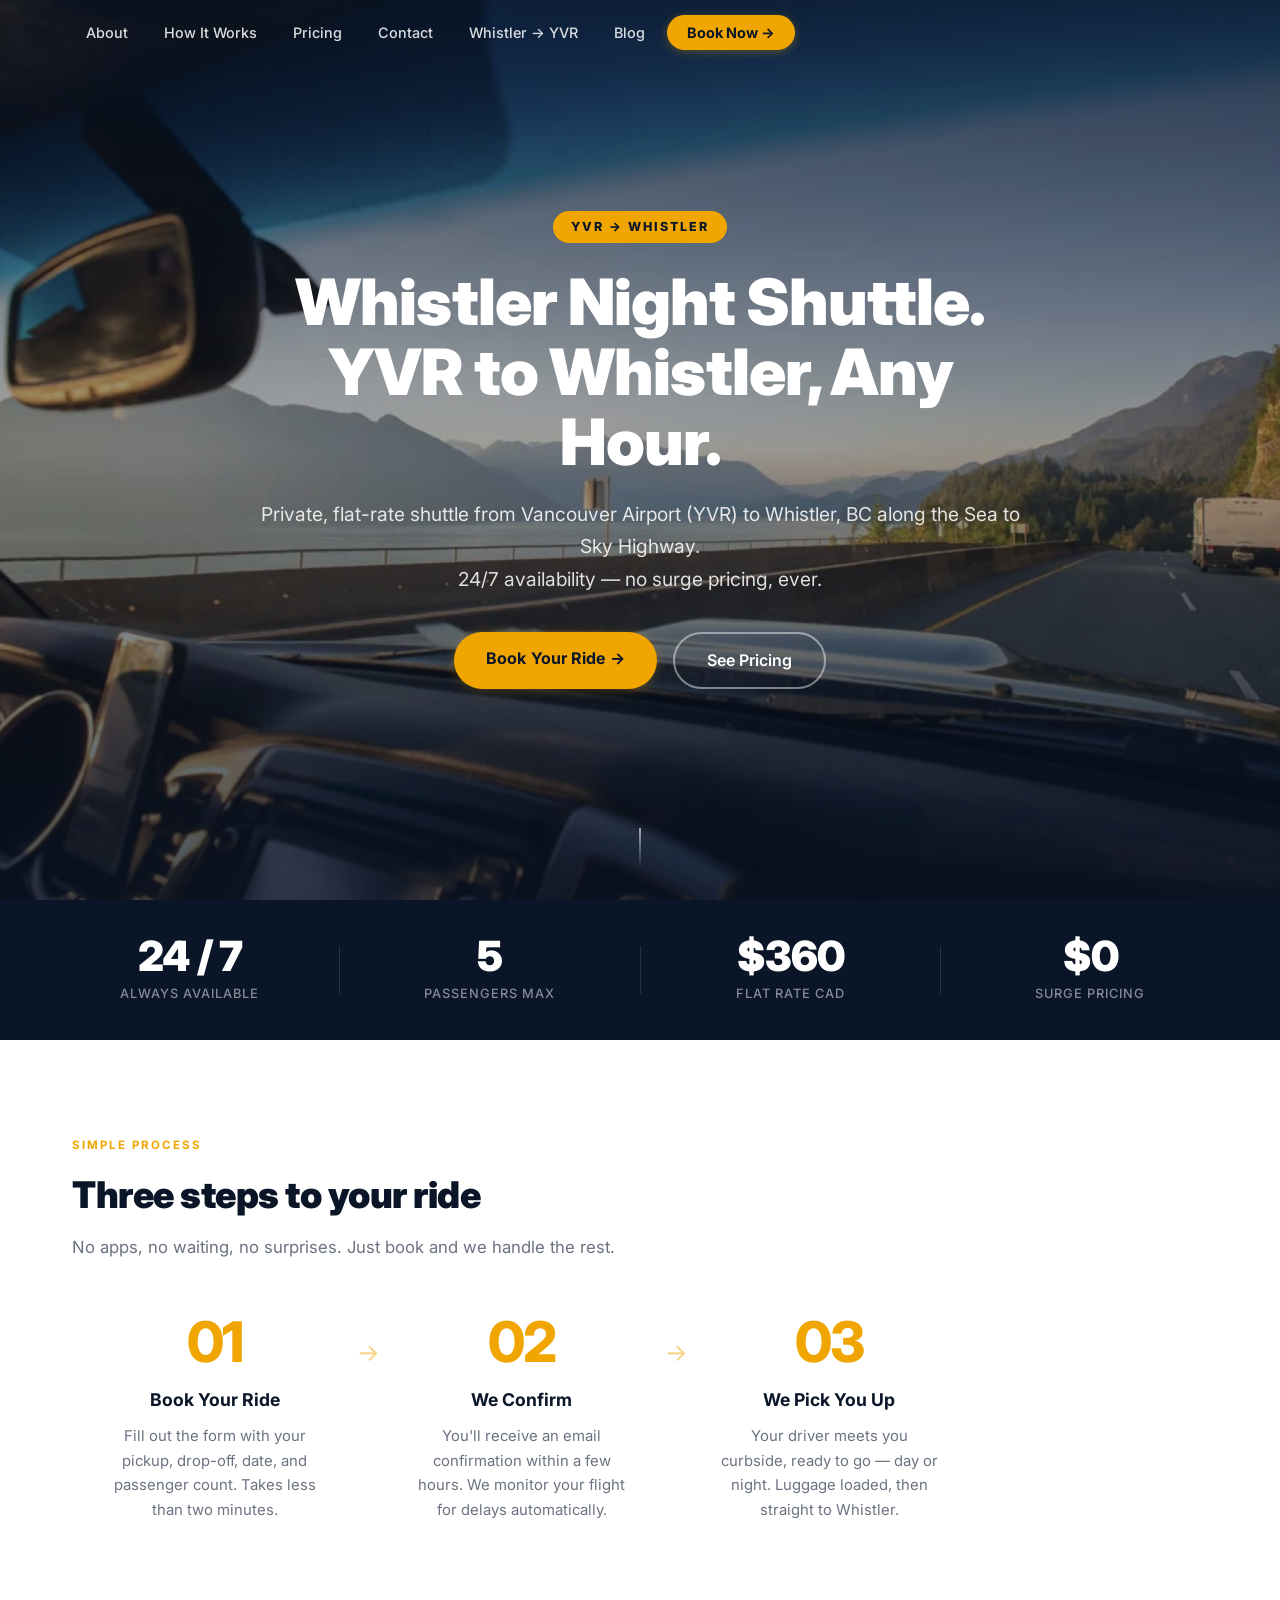
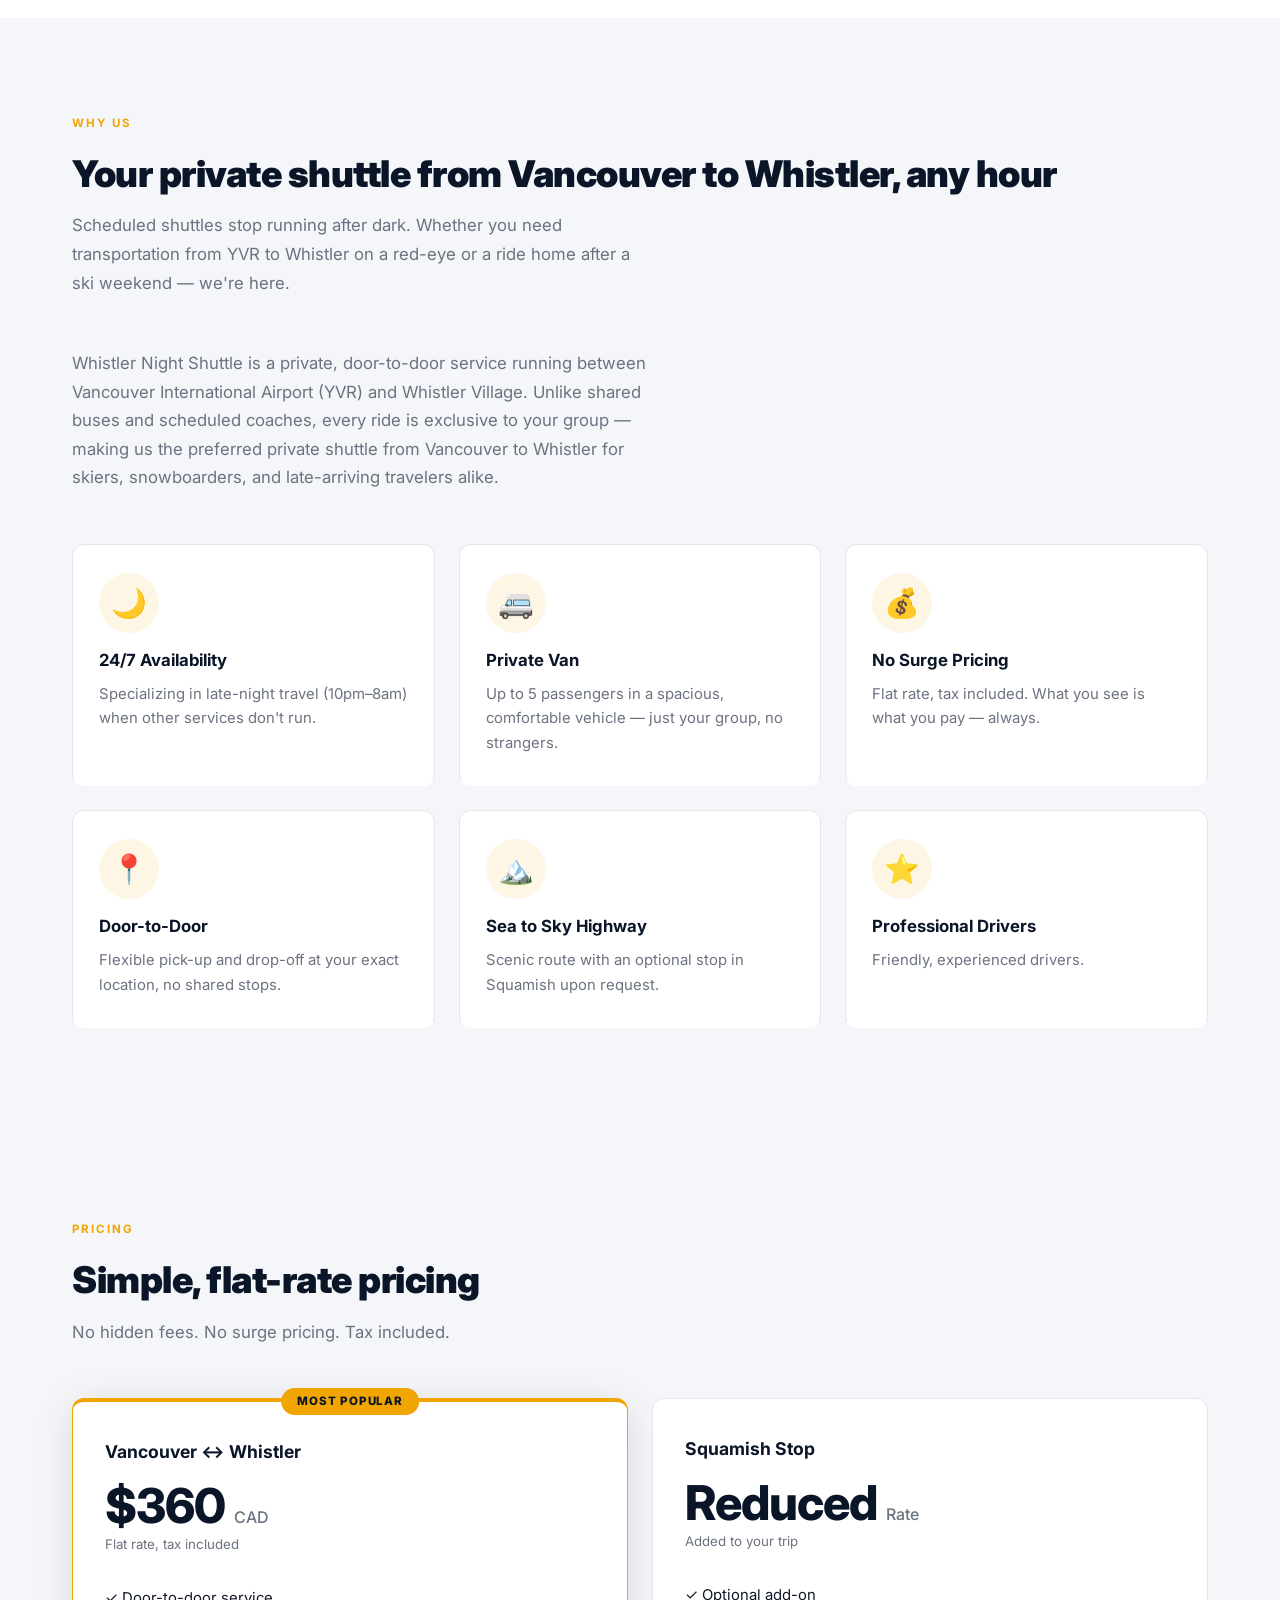
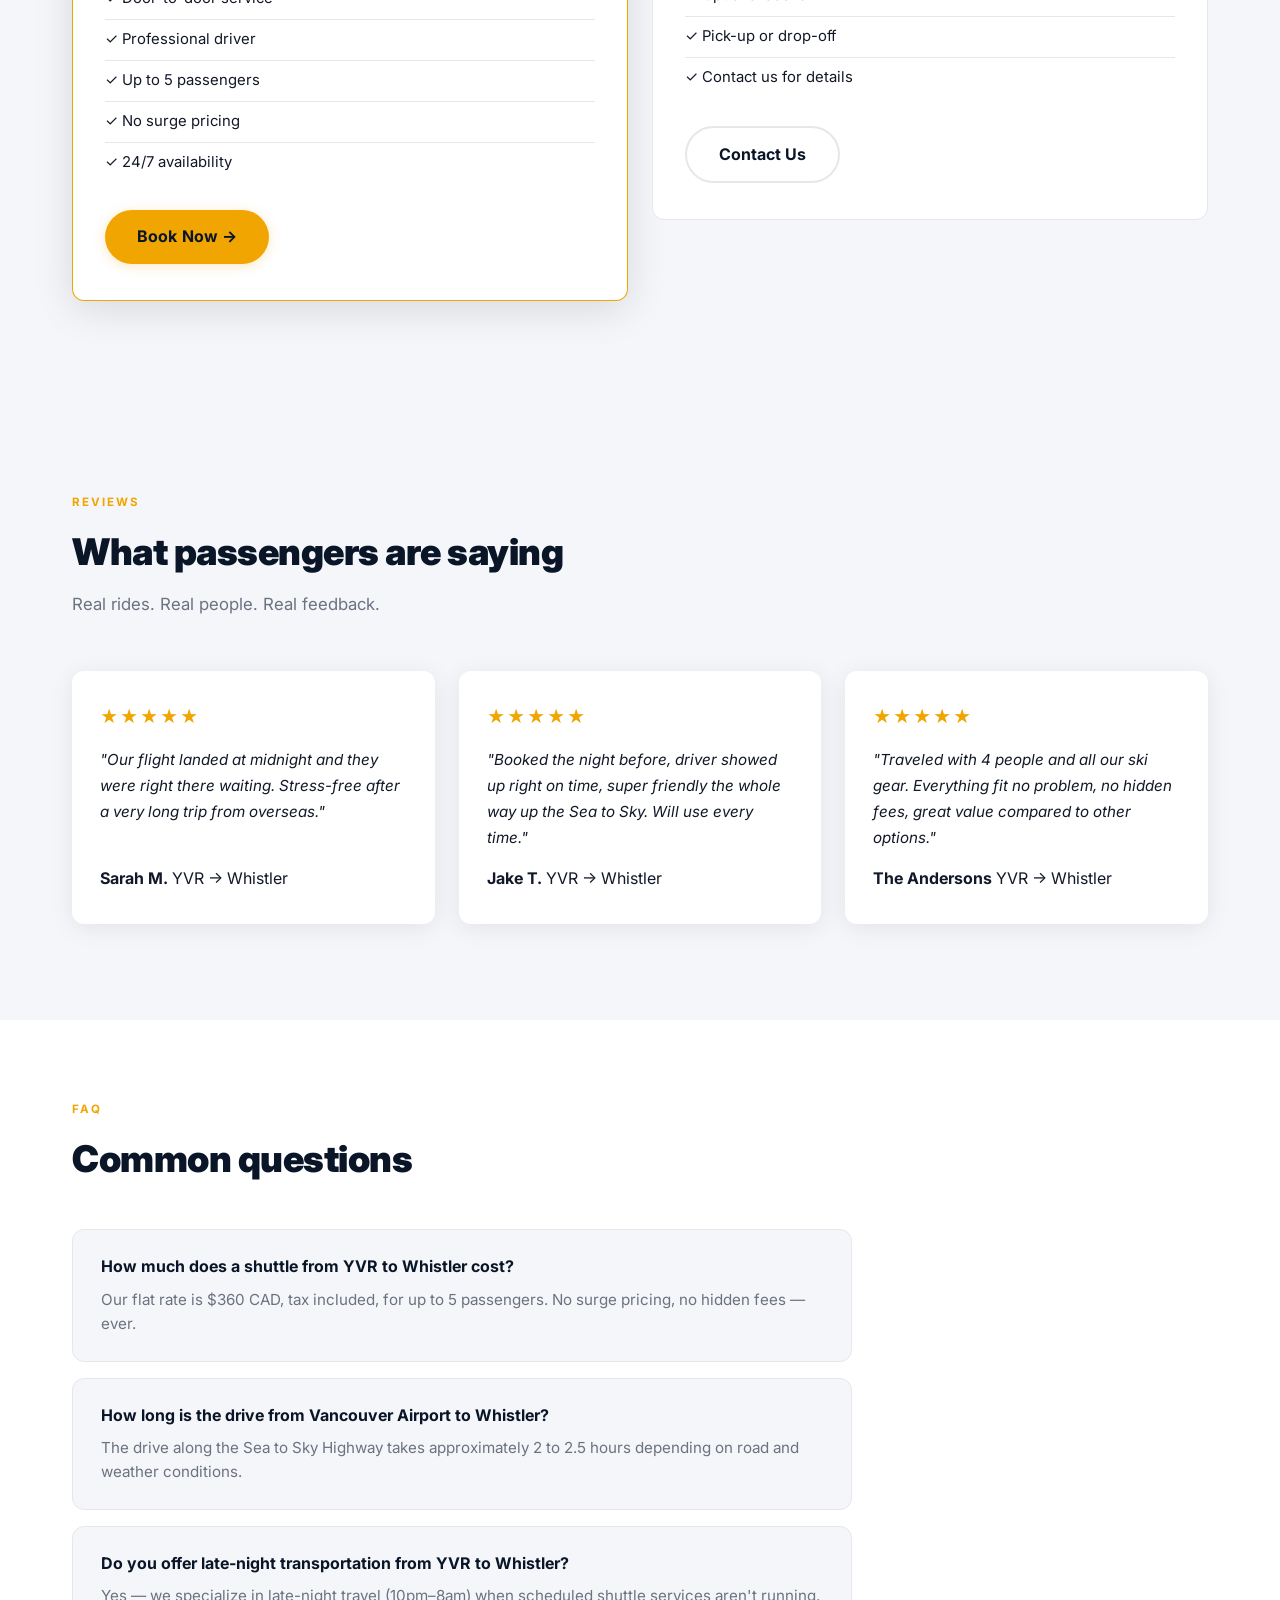
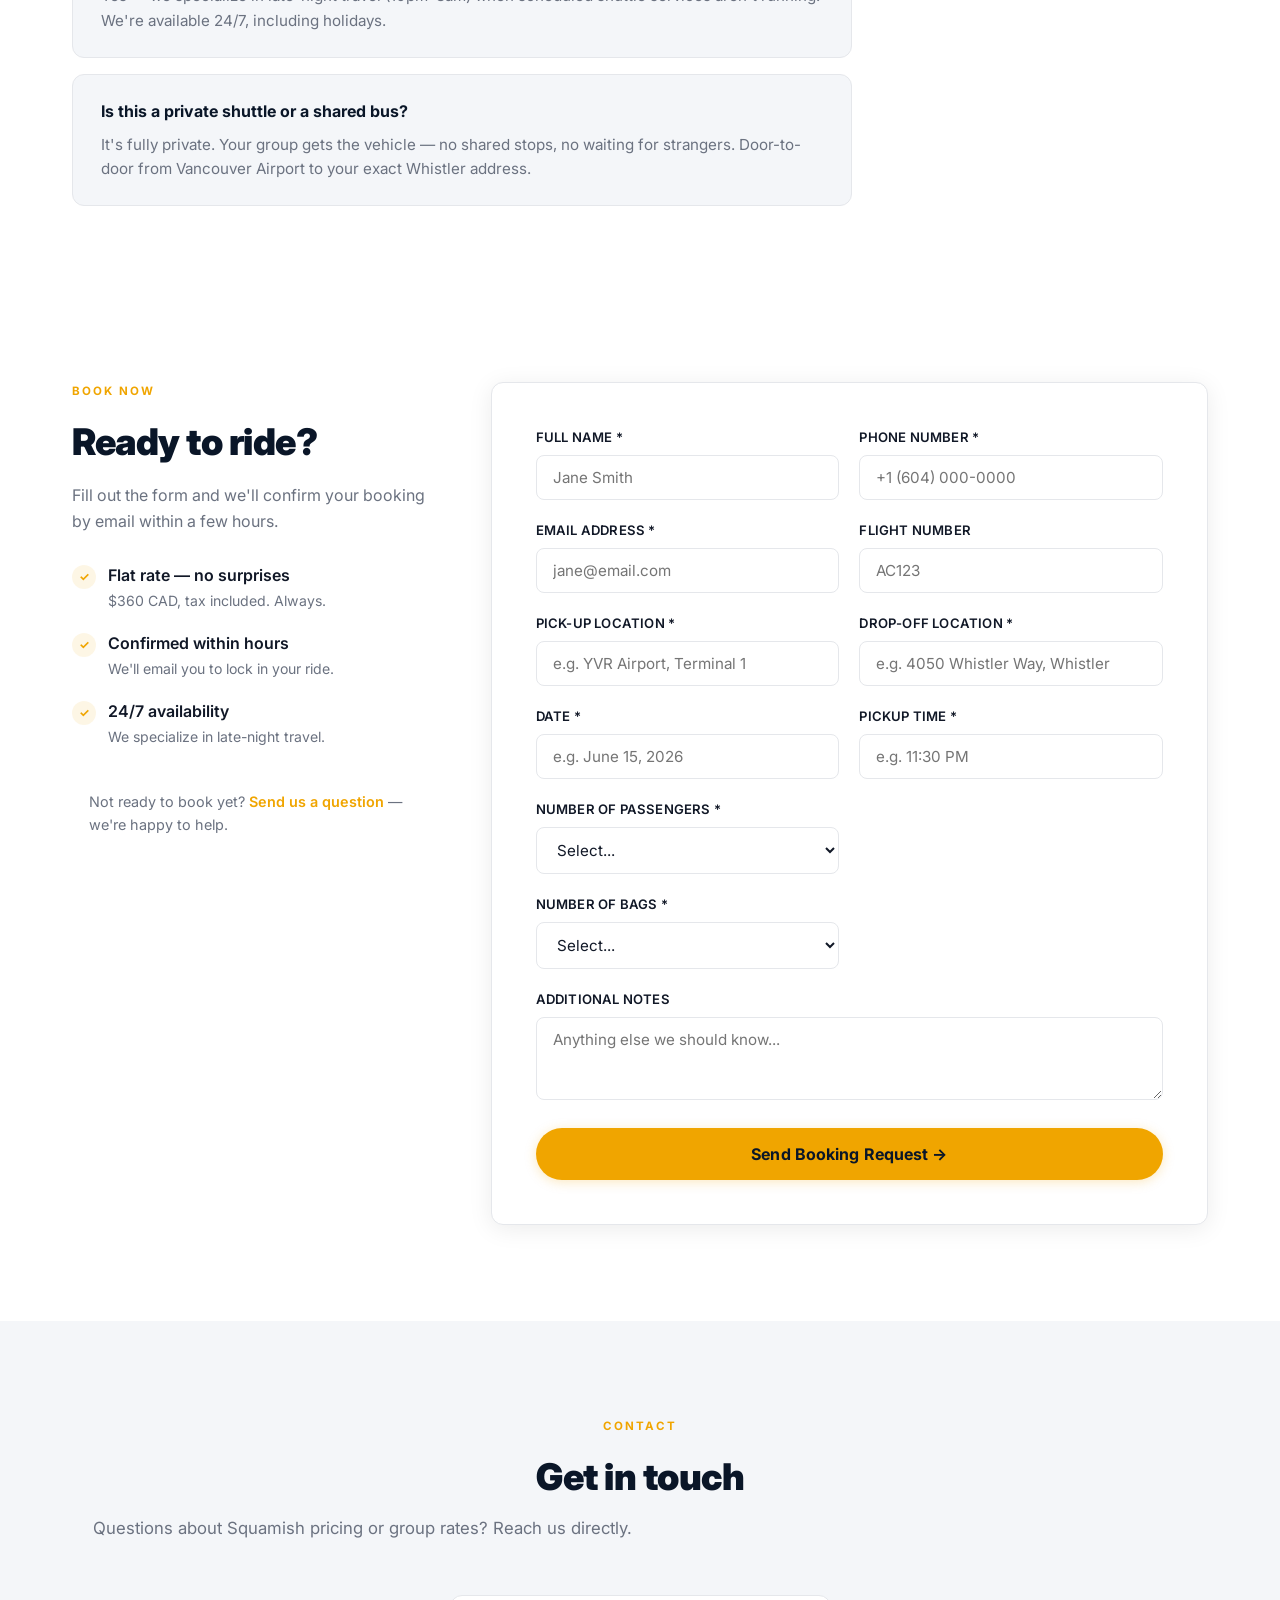
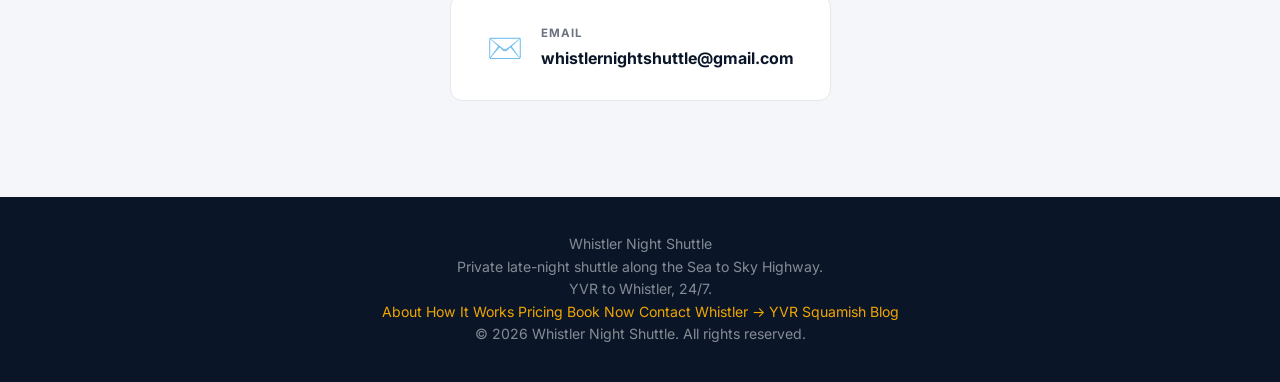
==== index.html @ 3e5be150 "Add Google Ads conversion tracking tag to all pages" ====
<!DOCTYPE html>
<html lang="en">
<head>
  <!-- Google tag (gtag.js) -->
  <script async src="https://www.googletagmanager.com/gtag/js?id=AW-16871618053"></script>
  <script>
    window.dataLayer = window.dataLayer || [];
    function gtag(){dataLayer.push(arguments);}
    gtag('js', new Date());

    gtag('config', 'AW-16871618053');
  </script>
  <meta charset="UTF-8" />
  <meta name="viewport" content="width=device-width, initial-scale=1.0" />
  <title>Whistler Night Shuttle — Private YVR to Whistler Shuttle, 24/7</title>
  <meta name="description" content="Whistler Night Shuttle — private, flat-rate transportation from Vancouver Airport (YVR) to Whistler, BC. Available 24/7, specializing in late-night travel. Up to 5 passengers, $360 CAD flat rate, no surge pricing." />
  <meta name="keywords" content="whistler night shuttle, YVR to Whistler shuttle, late night shuttle Whistler, Vancouver airport Whistler transfer, private shuttle Vancouver to Whistler, Whistler airport shuttle, Sea to Sky shuttle, YVR Whistler transportation" />

  <!-- Open Graph -->
  <meta property="og:title" content="Whistler Night Shuttle — Private YVR to Whistler Shuttle, 24/7" />
  <meta property="og:description" content="Private flat-rate shuttle from Vancouver Airport (YVR) to Whistler, BC. 24/7 availability, up to 5 passengers, $360 CAD flat rate, no surge pricing." />
  <meta property="og:image" content="https://whistlernightshuttle.com/Whistler.png" />
  <meta property="og:url" content="https://whistlernightshuttle.com" />
  <meta property="og:type" content="website" />
  <meta property="og:locale" content="en_CA" />

  <!-- Twitter Card -->
  <meta name="twitter:card" content="summary_large_image" />
  <meta name="twitter:title" content="Whistler Night Shuttle — Private YVR to Whistler Shuttle, 24/7" />
  <meta name="twitter:description" content="Private, flat-rate shuttle from Vancouver Airport (YVR) to Whistler, BC. 24/7 availability. $360 CAD flat rate, no surge pricing." />
  <meta name="twitter:image" content="https://whistlernightshuttle.com/Whistler.png" />

  <!-- Canonical -->
  <link rel="canonical" href="https://whistlernightshuttle.com" />

  <!-- Favicon -->
  <link rel="icon" href="data:image/svg+xml,<svg xmlns='http://www.w3.org/2000/svg' viewBox='0 0 100 100'><text y='.9em' font-size='90'>🌙</text></svg>" />

  <!-- Hero image preload -->
  <link rel="preload" href="hero.webp" as="image" type="image/webp" />
  <link rel="preload" href="hero.jpg" as="image" />

  <!-- Google Fonts (non-blocking) -->
  <link rel="preconnect" href="https://fonts.googleapis.com" />
  <link rel="preconnect" href="https://fonts.gstatic.com" crossorigin />
  <link rel="preload" href="https://fonts.googleapis.com/css2?family=Inter:wght@400;500;600;700;800;900&display=swap" as="style" onload="this.onload=null;this.rel='stylesheet'" />
  <noscript><link rel="stylesheet" href="https://fonts.googleapis.com/css2?family=Inter:wght@400;500;600;700;800;900&display=swap" /></noscript>

  <link rel="stylesheet" href="css/style.css" />

  <!-- Google Analytics -->
  <script async src="https://www.googletagmanager.com/gtag/js?id=G-0LNHW1JGKN"></script>
  <script>
    window.dataLayer = window.dataLayer || [];
    function gtag(){dataLayer.push(arguments);}
    gtag('js', new Date());
    gtag('config', 'G-0LNHW1JGKN');
  </script>

  <!-- Schema -->
  <script type="application/ld+json">
  {
    "@context": "https://schema.org",
    "@type": "TaxiService",
    "name": "Whistler Night Shuttle",
    "description": "Private, flat-rate shuttle service between Vancouver Airport (YVR) and Whistler, BC. Door-to-door transportation along the Sea to Sky Highway, available 24/7.",
    "url": "https://whistlernightshuttle.com",
    "email": "whistlernightshuttle@gmail.com",
    "image": "https://whistlernightshuttle.com/Whistler.png",
    "priceRange": "$$",
    "areaServed": ["Vancouver", "Squamish", "Whistler"],
    "openingHours": "Mo-Su 00:00-23:59",
    "aggregateRating": {
      "@type": "AggregateRating",
      "ratingValue": "5",
      "reviewCount": "3"
    },
    "sameAs": []
  }
  </script>
  <script type="application/ld+json">
  {
    "@context": "https://schema.org",
    "@type": "FAQPage",
    "mainEntity": [
      {
        "@type": "Question",
        "name": "How much does a shuttle from YVR to Whistler cost?",
        "acceptedAnswer": {
          "@type": "Answer",
          "text": "Our flat rate is $360 CAD, tax included, for up to 5 passengers. No surge pricing, no hidden fees."
        }
      },
      {
        "@type": "Question",
        "name": "How long is the drive from Vancouver Airport to Whistler?",
        "acceptedAnswer": {
          "@type": "Answer",
          "text": "The drive along the Sea to Sky Highway takes approximately 2 to 2.5 hours depending on road and weather conditions."
        }
      },
      {
        "@type": "Question",
        "name": "Do you offer late-night transportation from YVR to Whistler?",
        "acceptedAnswer": {
          "@type": "Answer",
          "text": "Yes — we specialize in late-night travel (10pm–8am) when scheduled shuttle services aren't running. We're available 24/7."
        }
      },
      {
        "@type": "Question",
        "name": "Is this a private shuttle or a shared bus?",
        "acceptedAnswer": {
          "@type": "Answer",
          "text": "It's fully private. Your group gets the vehicle — no shared stops, no waiting for strangers. Door-to-door from Vancouver Airport to your exact Whistler address."
        }
      }
    ]
  }
  </script>
</head>
<body>

  <!-- NAV -->
  <header id="site-header">
    <nav class="nav">
<button class="nav-toggle" aria-label="Toggle menu">&#9776;</button>
      <ul class="nav-links">
        <li><a href="#about">About</a></li>
        <li><a href="#how-it-works">How It Works</a></li>
        <li><a href="#pricing">Pricing</a></li>
        <li><a href="#contact">Contact</a></li>
        <li><a href="whistler-to-yvr.html">Whistler &rarr; YVR</a></li>
        <li><a href="blog/">Blog</a></li>
        <li><a href="#book" class="nav-cta">Book Now &rarr;</a></li>
      </ul>
    </nav>
  </header>

  <main>

    <!-- HERO -->
    <section class="hero" id="home">
      <div class="hero-overlay"></div>
      <div class="hero-content">
        <div class="hero-badge">YVR &rarr; WHISTLER</div>
        <h1>Whistler Night Shuttle.<br>YVR to Whistler, Any Hour.</h1>
        <p>Private, flat-rate shuttle from Vancouver Airport (YVR) to Whistler, BC along the Sea to Sky Highway.<br>24/7 availability — no surge pricing, ever.</p>
        <div class="hero-actions">
          <a href="#book" class="btn-primary">Book Your Ride &rarr;</a>
          <a href="#pricing" class="btn-ghost">See Pricing</a>
        </div>
      </div>
      <div class="hero-scroll-hint"><span></span></div>
    </section>

    <!-- CREDENTIAL BAR -->
    <div class="credential-bar">
      <div class="credential-bar-inner">
        <div class="credential-stat">
          <strong>24 / 7</strong>
          <span>Always Available</span>
        </div>
        <div class="credential-divider"></div>
        <div class="credential-stat">
          <strong>5</strong>
          <span>Passengers Max</span>
        </div>
        <div class="credential-divider"></div>
        <div class="credential-stat">
          <strong>$360</strong>
          <span>Flat Rate CAD</span>
        </div>
        <div class="credential-divider"></div>
        <div class="credential-stat">
          <strong>$0</strong>
          <span>Surge Pricing</span>
        </div>
      </div>
    </div>

    <!-- HOW IT WORKS -->
    <section class="how-it-works" id="how-it-works">
      <div class="container">
        <div class="section-label">Simple Process</div>
        <h2>Three steps to your ride</h2>
        <p class="section-sub">No apps, no waiting, no surprises. Just book and we handle the rest.</p>
        <div class="steps-grid">
          <div class="step">
            <div class="step-number">01</div>
            <h3>Book Your Ride</h3>
            <p>Fill out the form with your pickup, drop-off, date, and passenger count. Takes less than two minutes.</p>
          </div>
          <div class="step-arrow">&#8594;</div>
          <div class="step">
            <div class="step-number">02</div>
            <h3>We Confirm</h3>
            <p>You'll receive an email confirmation within a few hours. We monitor your flight for delays automatically.</p>
          </div>
          <div class="step-arrow">&#8594;</div>
          <div class="step">
            <div class="step-number">03</div>
            <h3>We Pick You Up</h3>
            <p>Your driver meets you curbside, ready to go — day or night. Luggage loaded, then straight to Whistler.</p>
          </div>
        </div>
      </div>
    </section>

    <!-- WHY US -->
    <section class="about" id="about">
      <div class="container">
        <div class="section-label">Why Us</div>
        <h2>Your private shuttle from Vancouver to Whistler, any hour</h2>
        <p class="section-sub">Scheduled shuttles stop running after dark. Whether you need transportation from YVR to Whistler on a red-eye or a ride home after a ski weekend — we're here.</p>
        <p class="section-sub" style="margin-top:12px;">Whistler Night Shuttle is a private, door-to-door service running between Vancouver International Airport (YVR) and Whistler Village. Unlike shared buses and scheduled coaches, every ride is exclusive to your group — making us the preferred private shuttle from Vancouver to Whistler for skiers, snowboarders, and late-arriving travelers alike.</p>
        <div class="features-grid">
          <div class="feature">
            <div class="feature-icon">🌙</div>
            <h3>24/7 Availability</h3>
            <p>Specializing in late-night travel (10pm–8am) when other services don't run.</p>
          </div>
          <div class="feature">
            <div class="feature-icon">🚐</div>
            <h3>Private Van</h3>
            <p>Up to 5 passengers in a spacious, comfortable vehicle — just your group, no strangers.</p>
          </div>
          <div class="feature">
            <div class="feature-icon">💰</div>
            <h3>No Surge Pricing</h3>
            <p>Flat rate, tax included. What you see is what you pay — always.</p>
          </div>
          <div class="feature">
            <div class="feature-icon">📍</div>
            <h3>Door-to-Door</h3>
            <p>Flexible pick-up and drop-off at your exact location, no shared stops.</p>
          </div>
          <div class="feature">
            <div class="feature-icon">🏔️</div>
            <h3>Sea to Sky Highway</h3>
            <p>Scenic route with an optional stop in Squamish upon request.</p>
          </div>
          <div class="feature">
            <div class="feature-icon">⭐</div>
            <h3>Professional Drivers</h3>
            <p>Friendly, experienced drivers.</p>
          </div>
        </div>
      </div>
    </section>

    <!-- PRICING -->
    <section class="pricing" id="pricing">
      <div class="container">
        <div class="section-label">Pricing</div>
        <h2>Simple, flat-rate pricing</h2>
        <p class="section-sub">No hidden fees. No surge pricing. Tax included.</p>
        <div class="pricing-cards">
          <div class="pricing-card featured">
            <div class="pricing-badge">Most Popular</div>
            <h3>Vancouver ↔ Whistler</h3>
            <div class="price">$360 <span>CAD</span></div>
            <p class="price-note">Flat rate, tax included</p>
            <ul class="pricing-features">
              <li>✓ Door-to-door service</li>
              <li>✓ Professional driver</li>
              <li>✓ Up to 5 passengers</li>
              <li>✓ No surge pricing</li>
              <li>✓ 24/7 availability</li>
            </ul>
            <a href="#book" class="btn-primary">Book Now &rarr;</a>
          </div>
          <div class="pricing-card">
            <h3>Squamish Stop</h3>
            <div class="price">Reduced <span>Rate</span></div>
            <p class="price-note">Added to your trip</p>
            <ul class="pricing-features">
              <li>✓ Optional add-on</li>
              <li>✓ Pick-up or drop-off</li>
              <li>✓ Contact us for details</li>
            </ul>
            <a href="#contact" class="btn-secondary">Contact Us</a>
          </div>
        </div>
      </div>
    </section>

    <!-- REVIEWS -->
    <section class="reviews" id="reviews">
      <div class="container">
        <div class="section-label">Reviews</div>
        <h2>What passengers are saying</h2>
        <p class="section-sub">Real rides. Real people. Real feedback.</p>
        <div class="reviews-grid">
          <div class="review-card">
            <div class="review-stars">★★★★★</div>
            <p class="review-text">"Our flight landed at midnight and they were right there waiting. Stress-free after a very long trip from overseas."</p>
            <div class="review-meta">
              <strong>Sarah M.</strong>
              <span>YVR → Whistler</span>
            </div>
          </div>
          <div class="review-card">
            <div class="review-stars">★★★★★</div>
            <p class="review-text">"Booked the night before, driver showed up right on time, super friendly the whole way up the Sea to Sky. Will use every time."</p>
            <div class="review-meta">
              <strong>Jake T.</strong>
              <span>YVR → Whistler</span>
            </div>
          </div>
          <div class="review-card">
            <div class="review-stars">★★★★★</div>
            <p class="review-text">"Traveled with 4 people and all our ski gear. Everything fit no problem, no hidden fees, great value compared to other options."</p>
            <div class="review-meta">
              <strong>The Andersons</strong>
              <span>YVR → Whistler</span>
            </div>
          </div>
        </div>
      </div>
    </section>

    <!-- FAQ -->
    <section class="faq" id="faq">
      <div class="container">
        <div class="section-label">FAQ</div>
        <h2>Common questions</h2>
        <div class="faq-list">
          <div class="faq-item">
            <h3>How much does a shuttle from YVR to Whistler cost?</h3>
            <p>Our flat rate is $360 CAD, tax included, for up to 5 passengers. No surge pricing, no hidden fees — ever.</p>
          </div>
          <div class="faq-item">
            <h3>How long is the drive from Vancouver Airport to Whistler?</h3>
            <p>The drive along the Sea to Sky Highway takes approximately 2 to 2.5 hours depending on road and weather conditions.</p>
          </div>
          <div class="faq-item">
            <h3>Do you offer late-night transportation from YVR to Whistler?</h3>
            <p>Yes — we specialize in late-night travel (10pm–8am) when scheduled shuttle services aren't running. We're available 24/7, including holidays.</p>
          </div>
          <div class="faq-item">
            <h3>Is this a private shuttle or a shared bus?</h3>
            <p>It's fully private. Your group gets the vehicle — no shared stops, no waiting for strangers. Door-to-door from Vancouver Airport to your exact Whistler address.</p>
          </div>
        </div>
      </div>
    </section>

    <!-- BOOKING FORM -->
    <section class="booking" id="book">
      <div class="container">
        <div class="booking-layout">

          <div class="booking-info">
            <div class="section-label light">Book Now</div>
            <h2>Ready to ride?</h2>
            <p>Fill out the form and we'll confirm your booking by email within a few hours.</p>
            <ul class="booking-trust">
              <li>
                <span class="trust-icon">✓</span>
                <div>
                  <strong>Flat rate — no surprises</strong>
                  <p>$360 CAD, tax included. Always.</p>
                </div>
              </li>
              <li>
                <span class="trust-icon">✓</span>
                <div>
                  <strong>Confirmed within hours</strong>
                  <p>We'll email you to lock in your ride.</p>
                </div>
              </li>
              <li>
                <span class="trust-icon">✓</span>
                <div>
                  <strong>24/7 availability</strong>
                  <p>We specialize in late-night travel.</p>
                </div>
              </li>
            </ul>
            <div class="booking-contact-hint">
              Not ready to book yet? <a href="mailto:whistlernightshuttle@gmail.com">Send us a question</a> — we're happy to help.
            </div>
          </div>

          <div class="booking-form-wrap">
            <form id="booking-form" action="https://api.web3forms.com/submit" method="POST" class="booking-form">
              <input type="hidden" name="access_key" value="9b3df00c-7586-467f-86d6-fc8bad46192a" />
              <input type="hidden" name="subject" value="New Shuttle Booking Request — Whistler Night Shuttle" />
              <input type="hidden" name="redirect" value="https://whistlernightshuttle.com?booked=true" />

              <div class="form-row">
                <div class="form-group">
                  <label for="name">Full Name *</label>
                  <input type="text" id="name" name="name" required placeholder="Jane Smith" />
                </div>
                <div class="form-group">
                  <label for="phone">Phone Number *</label>
                  <input type="tel" id="phone" name="phone" required placeholder="+1 (604) 000-0000" />
                </div>
              </div>

              <div class="form-row">
                <div class="form-group">
                  <label for="email">Email Address *</label>
                  <input type="email" id="email" name="email" required placeholder="jane@email.com" />
                </div>
                <div class="form-group">
                  <label for="flight">Flight Number</label>
                  <input type="text" id="flight" name="flight_number" placeholder="AC123" />
                </div>
              </div>

              <div class="form-row">
                <div class="form-group">
                  <label for="pickup">Pick-Up Location *</label>
                  <input type="text" id="pickup" name="pickup_location" required placeholder="e.g. YVR Airport, Terminal 1" />
                </div>
                <div class="form-group">
                  <label for="dropoff">Drop-Off Location *</label>
                  <input type="text" id="dropoff" name="dropoff_location" required placeholder="e.g. 4050 Whistler Way, Whistler" />
                </div>
              </div>

              <div class="form-row">
                <div class="form-group">
                  <label for="date">Date *</label>
                  <input type="text" id="date" name="date" required placeholder="e.g. June 15, 2026" />
                </div>
                <div class="form-group">
                  <label for="time">Pickup Time *</label>
                  <input type="text" id="time" name="time" required placeholder="e.g. 11:30 PM" />
                </div>
              </div>

              <div class="form-row">
                <div class="form-group">
                  <label for="passengers">Number of Passengers *</label>
                  <select id="passengers" name="passengers" required>
                    <option value="">Select...</option>
                    <option value="1">1</option>
                    <option value="2">2</option>
                    <option value="3">3</option>
                    <option value="4">4</option>
                    <option value="5">5</option>
                  </select>
                </div>
              </div>


              <div class="form-row">
                <div class="form-group">
                  <label for="luggage">Number of Bags *</label>
                  <select id="luggage" name="luggage_count" required>
                    <option value="">Select...</option>
                    <option value="0">0</option>
                    <option value="1">1</option>
                    <option value="2">2</option>
                    <option value="3">3</option>
                    <option value="4">4</option>
                    <option value="5">5</option>
                    <option value="6+">6+</option>
                  </select>
                </div>
              </div>

              <div class="form-group full-width">
                <label for="notes">Additional Notes</label>
                <textarea id="notes" name="notes" rows="3" placeholder="Anything else we should know..."></textarea>
              </div>

              <input type="checkbox" name="botcheck" style="display:none" />

              <button type="submit" class="btn-primary btn-submit">Send Booking Request &rarr;</button>

              <div id="form-success" class="form-success" style="display:none">
                ✓ Your booking request has been sent! We'll confirm by email shortly.
              </div>
              <div id="form-error" class="form-error" style="display:none">
                Something went wrong. Please email us directly at whistlernightshuttle@gmail.com
              </div>
            </form>
          </div>

        </div>
      </div>
    </section>

    <!-- CONTACT -->
    <section class="contact" id="contact">
      <div class="container">
        <div class="section-label">Contact</div>
        <h2>Get in touch</h2>
        <p class="section-sub">Questions about Squamish pricing or group rates? Reach us directly.</p>
        <div class="contact-items">
          <a href="mailto:whistlernightshuttle@gmail.com" class="contact-item">
            <span class="contact-icon">✉️</span>
            <div>
              <strong>Email</strong>
              <p>whistlernightshuttle@gmail.com</p>
            </div>
          </a>
        </div>
      </div>
    </section>

  </main>

  <!-- FOOTER -->
  <footer class="footer">
    <div class="container footer-inner">
      <div class="footer-brand">
        <span class="footer-logo">Whistler Night Shuttle</span>
        <p>Private late-night shuttle along the Sea to Sky Highway.<br>YVR to Whistler, 24/7.</p>
      </div>
      <div class="footer-links">
        <a href="#about">About</a>
        <a href="#how-it-works">How It Works</a>
        <a href="#pricing">Pricing</a>
        <a href="#book">Book Now</a>
        <a href="#contact">Contact</a>
        <a href="whistler-to-yvr.html">Whistler &rarr; YVR</a>
        <a href="squamish-shuttle.html">Squamish</a>
        <a href="blog/">Blog</a>
      </div>
    </div>
    <div class="footer-bottom">
      <div class="container">
        <p>&copy; 2026 Whistler Night Shuttle. All rights reserved.</p>
      </div>
    </div>
  </footer>

  <script src="js/main.js" defer></script>
</body>
</html>
---- css/style.css ----
/* ===== RESET & BASE ===== */
*, *::before, *::after { box-sizing: border-box; margin: 0; padding: 0; }

:root {
  --navy: #0a1628;
  --navy-mid: #1a2f4a;
  --gold: #f0a500;
  --gold-hover: #d4920a;
  --gold-light: rgba(240,165,0,0.10);
  --white: #ffffff;
  --light: #f4f6f9;
  --gray: #6b7280;
  --text: #111827;
  --border: #e5e7eb;
  --radius: 12px;
  --shadow: 0 4px 24px rgba(0,0,0,0.08);
  --shadow-md: 0 8px 40px rgba(0,0,0,0.12);
}

html { scroll-behavior: smooth; }

body {
  font-family: 'Inter', -apple-system, BlinkMacSystemFont, sans-serif;
  color: var(--text);
  line-height: 1.6;
  font-size: 16px;
}

a { color: inherit; text-decoration: none; }
img { max-width: 100%; display: block; }

.container {
  max-width: 1200px;
  margin: 0 auto;
  padding: 0 32px;
}

h2 {
  font-size: clamp(1.7rem, 3vw, 2.3rem);
  font-weight: 900;
  margin-bottom: 8px;
  color: var(--navy);
  letter-spacing: -0.5px;
}

.section-label {
  font-size: 0.72rem;
  font-weight: 700;
  text-transform: uppercase;
  letter-spacing: 2px;
  color: var(--gold);
  margin-bottom: 12px;
  display: block;
}

.heading-accent {
  display: block;
  width: 48px;
  height: 3px;
  background: var(--gold);
  border-radius: 2px;
  margin: 14px 0 20px;
}

h3 { font-size: 1.05rem; font-weight: 700; margin-bottom: 8px; }

.section-sub {
  color: var(--gray);
  font-size: 1.05rem;
  max-width: 580px;
  margin-bottom: 52px;
  line-height: 1.7;
}

section { padding: 96px 0; }

/* ===== BUTTONS ===== */
.btn-primary {
  display: inline-block;
  background: var(--gold);
  color: var(--navy);
  font-weight: 700;
  padding: 14px 32px;
  border-radius: 50px;
  border: none;
  cursor: pointer;
  font-size: 1rem;
  font-family: inherit;
  letter-spacing: 0.1px;
  transition: background 0.2s, transform 0.15s, box-shadow 0.2s;
  box-shadow: 0 2px 12px rgba(240,165,0,0.25);
}
.btn-primary:hover {
  background: var(--gold-hover);
  transform: translateY(-2px);
  box-shadow: 0 6px 20px rgba(240,165,0,0.35);
}

.btn-secondary {
  display: inline-block;
  background: transparent;
  color: var(--navy);
  font-weight: 700;
  padding: 14px 32px;
  border-radius: 50px;
  border: 2px solid var(--border);
  cursor: pointer;
  font-size: 1rem;
  font-family: inherit;
  transition: all 0.2s;
}
.btn-secondary:hover {
  border-color: var(--navy);
  background: var(--navy);
  color: var(--white);
}

/* ===== NAV ===== */
#site-header {
  position: fixed;
  top: 0; left: 0; right: 0;
  z-index: 1000;
  transition: background 0.3s, box-shadow 0.3s;
}

#site-header.scrolled {
  background: rgba(255,255,255,0.97);
  backdrop-filter: blur(12px);
  box-shadow: 0 1px 0 var(--border), 0 4px 16px rgba(0,0,0,0.06);
}

.nav {
  display: flex;
  align-items: center;
  justify-content: space-between;
  max-width: 1200px;
  margin: 0 auto;
  padding: 20px 32px;
}

.nav-logo {
  display: flex;
  align-items: center;
}
.nav-logo img {
  height: 48px;
  width: auto;
  display: block;
}

.nav-links {
  display: flex;
  list-style: none;
  gap: 8px;
  align-items: center;
}

.nav-links a {
  color: rgba(255,255,255,0.85);
  font-size: 0.9rem;
  font-weight: 500;
  padding: 8px 14px;
  border-radius: 8px;
  transition: color 0.2s, background 0.2s;
}
.nav-links a:hover { color: var(--white); background: rgba(255,255,255,0.1); }

#site-header.scrolled .nav-links a { color: var(--gray); }
#site-header.scrolled .nav-links a:hover { color: var(--navy); background: var(--light); }

.nav-cta {
  background: var(--gold) !important;
  color: var(--navy) !important;
  font-weight: 700 !important;
  border-radius: 50px !important;
  padding: 9px 20px !important;
  box-shadow: 0 2px 10px rgba(240,165,0,0.3);
  transition: background 0.2s, transform 0.15s !important;
}
.nav-cta:hover {
  background: var(--gold-hover) !important;
  transform: translateY(-1px) !important;
}

.nav-toggle {
  display: none;
  background: none;
  border: none;
  color: var(--white);
  font-size: 1.5rem;
  cursor: pointer;
  transition: color 0.3s;
}
#site-header.scrolled .nav-toggle { color: var(--navy); }

/* ===== HERO ===== */
.hero {
  position: relative;
  min-height: 100vh;
  display: flex;
  align-items: center;
  justify-content: center;
  text-align: center;
  background: url('../hero.jpg') center center / cover no-repeat;
  background-image: image-set(url('../hero.webp') type('image/webp'), url('../hero.jpg') type('image/jpeg'));
  padding: 0 32px;
}

.hero-overlay {
  position: absolute;
  inset: 0;
  background: linear-gradient(
    to bottom,
    rgba(10,22,40,0.75) 0%,
    rgba(10,22,40,0.35) 50%,
    rgba(10,22,40,0.75) 100%
  );
}

.hero-content {
  position: relative;
  z-index: 1;
  max-width: 760px;
}

.hero-badge {
  display: inline-block;
  background: var(--gold);
  color: var(--navy);
  font-size: 0.78rem;
  font-weight: 800;
  letter-spacing: 2px;
  text-transform: uppercase;
  padding: 6px 18px;
  border-radius: 50px;
  margin-bottom: 24px;
}

.hero-content h1 {
  font-size: clamp(2.4rem, 5.5vw, 4rem);
  font-weight: 900;
  color: var(--white);
  line-height: 1.1;
  letter-spacing: -1px;
  margin-bottom: 20px;
}

.hero-content > p {
  font-size: clamp(1rem, 2vw, 1.2rem);
  color: rgba(255,255,255,0.85);
  margin-bottom: 36px;
  line-height: 1.7;
}

.hero-actions {
  display: flex;
  gap: 16px;
  justify-content: center;
  flex-wrap: wrap;
}

.btn-ghost {
  display: inline-block;
  background: transparent;
  color: var(--white);
  font-weight: 600;
  padding: 14px 32px;
  border-radius: 50px;
  border: 2px solid rgba(255,255,255,0.45);
  font-size: 1rem;
  font-family: inherit;
  transition: all 0.2s;
}
.btn-ghost:hover {
  background: rgba(255,255,255,0.12);
  border-color: rgba(255,255,255,0.8);
}

.hero-scroll-hint {
  position: absolute;
  bottom: 32px;
  left: 50%;
  transform: translateX(-50%);
  z-index: 1;
}
.hero-scroll-hint span {
  display: block;
  width: 2px;
  height: 40px;
  background: linear-gradient(to bottom, rgba(255,255,255,0.6), transparent);
  margin: 0 auto;
  animation: scrollHint 1.8s ease-in-out infinite;
}
@keyframes scrollHint {
  0%, 100% { opacity: 0.3; transform: scaleY(0.6); transform-origin: top; }
  50% { opacity: 1; transform: scaleY(1); transform-origin: top; }
}

/* ===== CREDENTIAL BAR ===== */
.credential-bar {
  background: var(--navy);
  padding: 36px 32px;
}

.credential-bar-inner {
  max-width: 1200px;
  margin: 0 auto;
  display: flex;
  align-items: center;
  justify-content: center;
  gap: 0;
}

.credential-stat {
  flex: 1;
  text-align: center;
  padding: 0 24px;
}

.credential-stat strong {
  display: block;
  font-size: 2.6rem;
  font-weight: 900;
  color: var(--white);
  letter-spacing: -1px;
  line-height: 1;
  margin-bottom: 6px;
}

.credential-stat span {
  display: block;
  font-size: 0.8rem;
  color: rgba(255,255,255,0.5);
  text-transform: uppercase;
  letter-spacing: 1px;
  font-weight: 500;
}

.credential-divider {
  width: 1px;
  height: 48px;
  background: rgba(255,255,255,0.12);
  flex-shrink: 0;
}

/* ===== HOW IT WORKS ===== */
.how-it-works {
  background: var(--white);
  padding: 96px 0;
}

.steps-grid {
  display: flex;
  align-items: flex-start;
  justify-content: center;
  gap: 0;
  max-width: 900px;
}

.step {
  flex: 1;
  text-align: center;
  padding: 0 32px;
}

.step-number {
  font-size: 3.5rem;
  font-weight: 800;
  color: var(--gold);
  line-height: 1;
  margin-bottom: 16px;
  letter-spacing: -2px;
}

.step h3 {
  color: var(--navy);
  font-size: 1.1rem;
  margin-bottom: 10px;
}

.step p {
  color: var(--gray);
  font-size: 0.93rem;
  line-height: 1.65;
}

.step-arrow {
  color: var(--gold);
  font-size: 1.5rem;
  margin-top: 20px;
  flex-shrink: 0;
  opacity: 0.5;
}

/* ===== ABOUT / FEATURES ===== */
.about { background: var(--light); }

.features-grid {
  display: grid;
  grid-template-columns: repeat(auto-fit, minmax(300px, 1fr));
  gap: 24px;
}

.feature {
  background: var(--white);
  border: 1.5px solid var(--border);
  border-radius: var(--radius);
  padding: 28px 26px;
  border-bottom: 3px solid transparent;
  transition: border-bottom-color 0.2s, box-shadow 0.2s, transform 0.2s;
}
.feature:hover {
  border-bottom-color: var(--gold);
  box-shadow: 0 12px 40px rgba(0,0,0,0.12);
  transform: translateY(-4px);
}

.feature-icon {
  font-size: 1.8rem;
  margin-bottom: 14px;
  display: flex;
  align-items: center;
  justify-content: center;
  width: 60px;
  height: 60px;
  background: var(--gold-light);
  border-radius: 50%;
}

.feature h3 { color: var(--navy); }
.feature p { color: var(--gray); font-size: 0.93rem; line-height: 1.65; }

/* ===== PRICING ===== */
.pricing { background: var(--light); }
.pricing h2 { color: var(--navy); }
.pricing .section-sub { color: var(--gray); }

.pricing-cards {
  display: flex;
  gap: 24px;
  flex-wrap: wrap;
  align-items: flex-start;
}

.pricing-card {
  flex: 1;
  min-width: 280px;
  background: var(--white);
  border: 1.5px solid var(--border);
  border-radius: var(--radius);
  padding: 36px 32px;
  position: relative;
}

.pricing-card.featured {
  border-color: var(--gold);
  border-top: 4px solid var(--gold);
  box-shadow: var(--shadow-md);
}

.pricing-badge {
  position: absolute;
  top: -14px;
  left: 50%;
  transform: translateX(-50%);
  background: var(--gold);
  color: var(--navy);
  font-size: 0.72rem;
  font-weight: 800;
  padding: 4px 16px;
  border-radius: 50px;
  white-space: nowrap;
  text-transform: uppercase;
  letter-spacing: 0.8px;
}

.pricing-card h3 {
  color: var(--navy);
  font-size: 1.1rem;
  margin-bottom: 16px;
}

.price {
  font-size: 3rem;
  font-weight: 800;
  color: var(--navy);
  letter-spacing: -1px;
  margin-bottom: 4px;
  line-height: 1;
}

.price span {
  font-size: 1rem;
  font-weight: 500;
  color: var(--gray);
  letter-spacing: 0;
}

.price-note { font-size: 0.83rem; color: var(--gray); margin-bottom: 24px; }

.pricing-features {
  list-style: none;
  margin-bottom: 28px;
}
.pricing-features li {
  padding: 8px 0;
  font-size: 0.93rem;
  color: var(--text);
  border-bottom: 1px solid var(--border);
}
.pricing-features li:last-child { border-bottom: none; }

/* ===== REVIEWS ===== */
.reviews { background: var(--light); }

.reviews-grid {
  display: grid;
  grid-template-columns: repeat(3, 1fr);
  gap: 24px;
}

.review-card {
  background: var(--white);
  border-radius: var(--radius);
  padding: 32px 28px;
  box-shadow: var(--shadow);
  display: flex;
  flex-direction: column;
  gap: 16px;
  transition: transform 0.2s, box-shadow 0.2s;
}
.review-card:hover {
  transform: translateY(-3px);
  box-shadow: var(--shadow-md);
}

.review-stars {
  color: var(--gold);
  font-size: 1.1rem;
  letter-spacing: 2px;
}

.review-card > p {
  color: var(--text);
  font-size: 0.95rem;
  line-height: 1.7;
  font-style: italic;
  flex: 1;
}

.reviewer {
  display: flex;
  flex-direction: column;
  gap: 2px;
  padding-top: 12px;
  border-top: 1px solid var(--border);
}
.reviewer strong { font-size: 0.9rem; color: var(--navy); }
.reviewer span { font-size: 0.8rem; color: var(--gray); }

/* ===== FAQ ===== */
.faq { padding: 80px 0; background: var(--white); }
.faq-list { margin-top: 40px; display: flex; flex-direction: column; gap: 16px; max-width: 780px; }
.faq-item { background: var(--light); border-radius: var(--radius); padding: 24px 28px; border: 1px solid var(--border); }
.faq-item h3 { font-size: 1rem; font-weight: 700; color: var(--navy); margin-bottom: 8px; }
.faq-item p { font-size: 0.95rem; color: var(--gray); line-height: 1.6; margin: 0; }

/* ===== BOOKING FORM ===== */
.booking {
  background: var(--white);
  scroll-margin-top: 80px;
}

.booking-layout {
  display: grid;
  grid-template-columns: 1fr 2fr;
  gap: 60px;
  align-items: start;
}

.booking-info h2 { margin-bottom: 12px; }
.booking-info > p { color: var(--gray); margin-bottom: 28px; }

.booking-trust {
  list-style: none;
  display: flex;
  flex-direction: column;
  gap: 18px;
  margin-bottom: 28px;
}
.booking-trust li {
  display: flex;
  align-items: flex-start;
  gap: 12px;
}
.trust-icon {
  width: 24px;
  height: 24px;
  background: var(--gold-light);
  color: var(--gold);
  border-radius: 50%;
  display: flex;
  align-items: center;
  justify-content: center;
  font-size: 0.75rem;
  font-weight: 700;
  flex-shrink: 0;
  margin-top: 2px;
}
.booking-trust li strong { display: block; font-weight: 600; margin-bottom: 2px; }
.booking-trust li p { margin: 0; font-size: 0.88rem; color: var(--gray); }

.booking-contact-hint {
  font-size: 0.9rem;
  color: var(--gray);
  margin-top: 1rem;
  padding: 0.75rem 1rem;
  background: rgba(255,255,255,0.05);
  border: 1px solid rgba(255,255,255,0.1);
  border-radius: 8px;
}
.booking-contact-hint a { color: var(--gold); font-weight: 600; }

.section-label.light { color: var(--gold); }

.booking-form-wrap { width: 100%; }

.booking-form {
  background: var(--white);
  border: 1.5px solid var(--border);
  border-radius: var(--radius);
  padding: 44px;
  box-shadow: var(--shadow);
  width: 100%;
}

.form-row {
  display: grid;
  grid-template-columns: 1fr 1fr;
  gap: 20px;
  margin-bottom: 20px;
}

.form-group { display: flex; flex-direction: column; }
.form-group.full-width { margin-bottom: 20px; }

label {
  font-size: 0.82rem;
  font-weight: 600;
  margin-bottom: 7px;
  color: var(--text);
  letter-spacing: 0.2px;
  text-transform: uppercase;
}

input, select, textarea {
  padding: 12px 16px;
  border: 1.5px solid var(--border);
  border-radius: 8px;
  font-size: 0.95rem;
  font-family: inherit;
  color: var(--text);
  background: var(--white);
  transition: border-color 0.2s, box-shadow 0.2s;
  width: 100%;
}
input:focus, select:focus, textarea:focus {
  outline: none;
  border-color: var(--gold);
  box-shadow: 0 0 0 3px rgba(240,165,0,0.12);
}

textarea { resize: vertical; }

.btn-submit {
  width: 100%;
  padding: 16px;
  font-size: 1rem;
  margin-top: 8px;
}

.form-success {
  margin-top: 16px;
  padding: 14px 20px;
  background: #ecfdf5;
  color: #065f46;
  border-radius: 8px;
  font-weight: 600;
  font-size: 0.95rem;
}

.form-error {
  margin-top: 16px;
  padding: 14px 20px;
  background: #fef2f2;
  color: #991b1b;
  border-radius: 8px;
  font-size: 0.95rem;
}

/* ===== CONTACT ===== */
.contact { background: var(--light); text-align: center; }

.contact-items {
  display: flex;
  justify-content: center;
  gap: 24px;
  flex-wrap: wrap;
}

.contact-item {
  display: flex;
  align-items: center;
  gap: 18px;
  padding: 28px 36px;
  background: var(--white);
  border: 1.5px solid var(--border);
  border-radius: var(--radius);
  transition: all 0.2s;
  text-align: left;
  min-width: 260px;
}
.contact-item:hover {
  border-color: var(--gold);
  box-shadow: var(--shadow);
  transform: translateY(-2px);
}

.contact-item strong {
  display: block;
  font-size: 0.72rem;
  text-transform: uppercase;
  letter-spacing: 1px;
  color: var(--gray);
  margin-bottom: 4px;
}
.contact-item p { font-size: 1rem; font-weight: 700; color: var(--navy); }
.contact-icon { font-size: 1.8rem; }

/* ===== FOOTER ===== */
.footer {
  background: var(--navy);
  color: rgba(255,255,255,0.5);
  text-align: center;
  padding: 36px 32px;
  font-size: 0.88rem;
}
.footer-sub { margin-top: 6px; font-size: 0.8rem; }
.footer a { color: var(--gold); }

/* ===== PAGE HERO (non-homepage) ===== */
.page-hero {
  background: var(--navy);
  padding: 120px 0 64px;
  text-align: center;
}
.page-hero .section-label { display: block; margin-bottom: 12px; }
.page-hero h1 {
  font-size: clamp(1.8rem, 4vw, 3rem);
  font-weight: 900;
  color: var(--white);
  letter-spacing: -1px;
  margin-bottom: 16px;
  line-height: 1.15;
}
.page-hero > .container > p {
  color: rgba(255,255,255,0.65);
  font-size: 1rem;
  max-width: 560px;
  margin: 0 auto;
  line-height: 1.7;
}

/* ===== BLOG INDEX ===== */
.blog-grid {
  display: grid;
  grid-template-columns: repeat(auto-fill, minmax(320px, 400px));
  gap: 32px;
  justify-content: center;
}

.blog-card {
  background: var(--white);
  border: 1.5px solid var(--border);
  border-radius: var(--radius);
  overflow: hidden;
  transition: transform 0.2s, box-shadow 0.2s, border-color 0.2s;
  display: flex;
  flex-direction: column;
}
.blog-card:hover {
  transform: translateY(-4px);
  box-shadow: var(--shadow-md);
  border-color: var(--gold);
}

.blog-card-body {
  padding: 28px 28px 24px;
  flex: 1;
  display: flex;
  flex-direction: column;
}

.blog-card-tag {
  font-size: 0.72rem;
  font-weight: 700;
  text-transform: uppercase;
  letter-spacing: 2px;
  color: var(--gold);
  margin-bottom: 12px;
}

.blog-card h2 {
  font-size: 1.2rem;
  font-weight: 800;
  color: var(--navy);
  margin-bottom: 12px;
  line-height: 1.3;
  letter-spacing: -0.3px;
}

.blog-card p {
  color: var(--gray);
  font-size: 0.93rem;
  line-height: 1.7;
  flex: 1;
  margin-bottom: 20px;
}

.blog-card-meta {
  font-size: 0.82rem;
  color: var(--gray);
  display: flex;
  align-items: center;
  gap: 8px;
  padding-top: 16px;
  border-top: 1px solid var(--border);
  margin-bottom: 12px;
}

.blog-card-read-more {
  display: inline-flex;
  align-items: center;
  gap: 6px;
  font-size: 0.88rem;
  font-weight: 700;
  color: var(--gold);
  transition: gap 0.2s;
}
.blog-card:hover .blog-card-read-more { gap: 10px; }

/* ===== ARTICLE ===== */
.article-wrap {
  max-width: 760px;
  margin: 0 auto;
  padding: 48px 32px 80px;
}

.article-back {
  display: inline-flex;
  align-items: center;
  gap: 6px;
  font-size: 0.88rem;
  font-weight: 600;
  color: var(--gray);
  margin-bottom: 32px;
  transition: color 0.2s;
}
.article-back:hover { color: var(--navy); }

.article-divider {
  width: 48px;
  height: 3px;
  background: var(--gold);
  border-radius: 2px;
  margin-bottom: 36px;
}

.article-body p {
  font-size: 1.05rem;
  line-height: 1.85;
  color: var(--text);
  margin-bottom: 24px;
}

.article-body h2 {
  font-size: 1.45rem;
  font-weight: 800;
  color: var(--navy);
  margin: 36px 0 14px;
  letter-spacing: -0.4px;
  line-height: 1.25;
}

.article-body h3 {
  font-size: 1.1rem;
  font-weight: 700;
  color: var(--navy);
  margin: 28px 0 10px;
}

.article-body ul, .article-body ol {
  padding-left: 24px;
  margin-bottom: 28px;
}

.article-body li {
  font-size: 1.05rem;
  line-height: 1.8;
  color: var(--text);
  margin-bottom: 10px;
}

.article-body strong { color: var(--navy); }

.article-body a { color: var(--gold); font-weight: 600; }
.article-body a:hover { text-decoration: underline; }

.article-cta {
  background: var(--navy);
  border-radius: var(--radius);
  padding: 44px 36px;
  margin-top: 56px;
  text-align: center;
}

.article-cta h3 {
  font-size: 1.5rem;
  font-weight: 800;
  color: var(--white);
  margin-bottom: 12px;
  letter-spacing: -0.4px;
}

.article-cta p {
  color: rgba(255,255,255,0.7);
  margin-bottom: 28px;
  font-size: 1rem;
  line-height: 1.7;
}

/* ===== MOBILE ===== */
@media (max-width: 768px) {
  section { padding: 72px 0; }
  .container { padding: 0 20px; }

  .nav { padding: 16px 20px; }
  .nav-toggle { display: block; }

  .nav-links {
    display: none;
    flex-direction: column;
    gap: 4px;
    position: absolute;
    top: 100%;
    left: 0; right: 0;
    background: var(--white);
    padding: 12px 16px 16px;
    box-shadow: 0 8px 24px rgba(0,0,0,0.1);
    border-top: 1px solid var(--border);
  }
  .nav-links.open { display: flex; }
  .nav-links a { color: var(--navy) !important; }
  .nav-links a:hover { background: var(--light) !important; }
  .nav-cta { text-align: center; }

  .credential-bar { padding: 28px 20px; }
  .credential-bar-inner { gap: 0; }
  .credential-stat { padding: 0 12px; }
  .credential-stat strong { font-size: 1.6rem; }
  .credential-stat span { font-size: 0.7rem; }
  .credential-divider { height: 36px; }

  .steps-grid { flex-direction: column; align-items: center; gap: 32px; }
  .step-arrow { transform: rotate(90deg); margin: -16px 0; }
  .step { padding: 0 16px; }

  .reviews-grid { grid-template-columns: 1fr; }

  .form-row { grid-template-columns: 1fr; }
  .booking-form { padding: 28px 20px; }
  .booking-layout { grid-template-columns: 1fr; gap: 32px; }

  .pricing-cards { flex-direction: column; }

  .contact-items { flex-direction: column; align-items: center; }
  .contact-item { width: 100%; max-width: 360px; }

  .page-hero { padding: 100px 20px 48px; }
  .article-wrap { padding: 48px 20px 72px; }
  .blog-grid { grid-template-columns: 1fr; }
  .article-cta { padding: 32px 24px; }
}
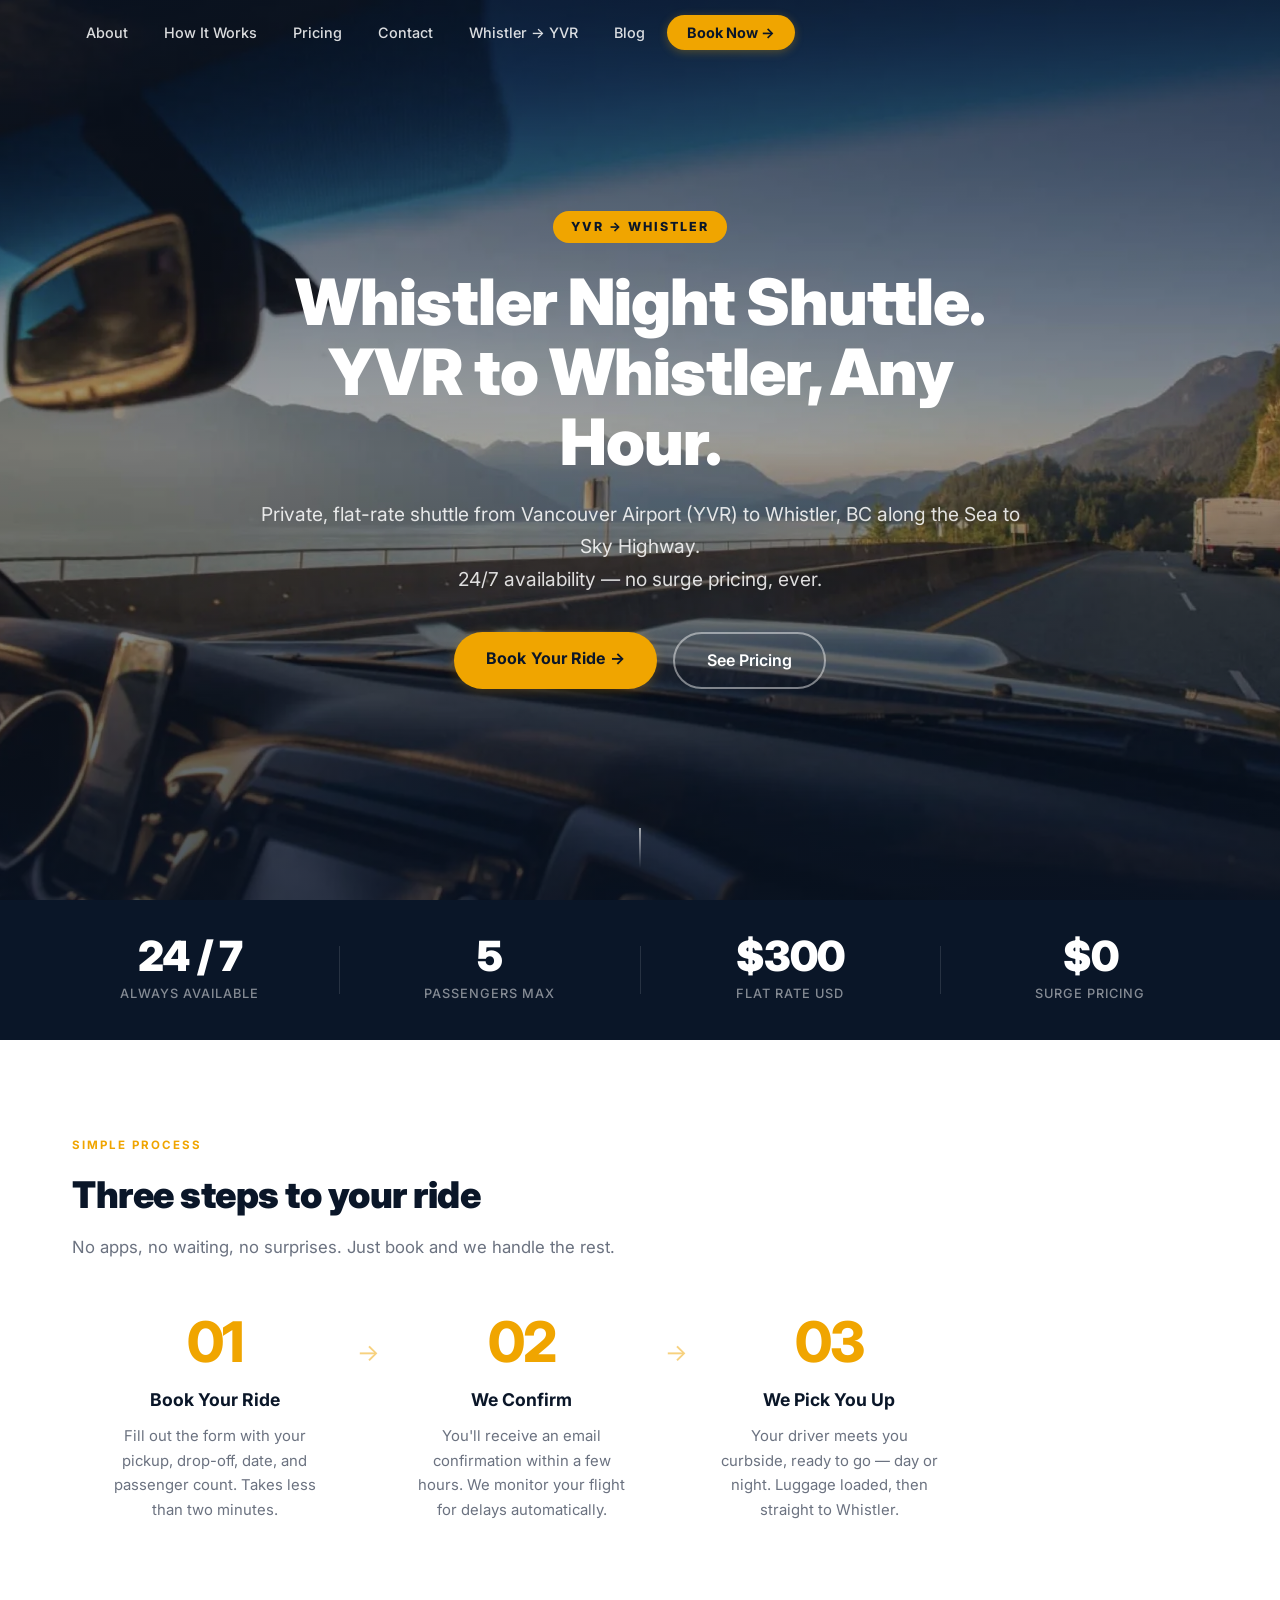
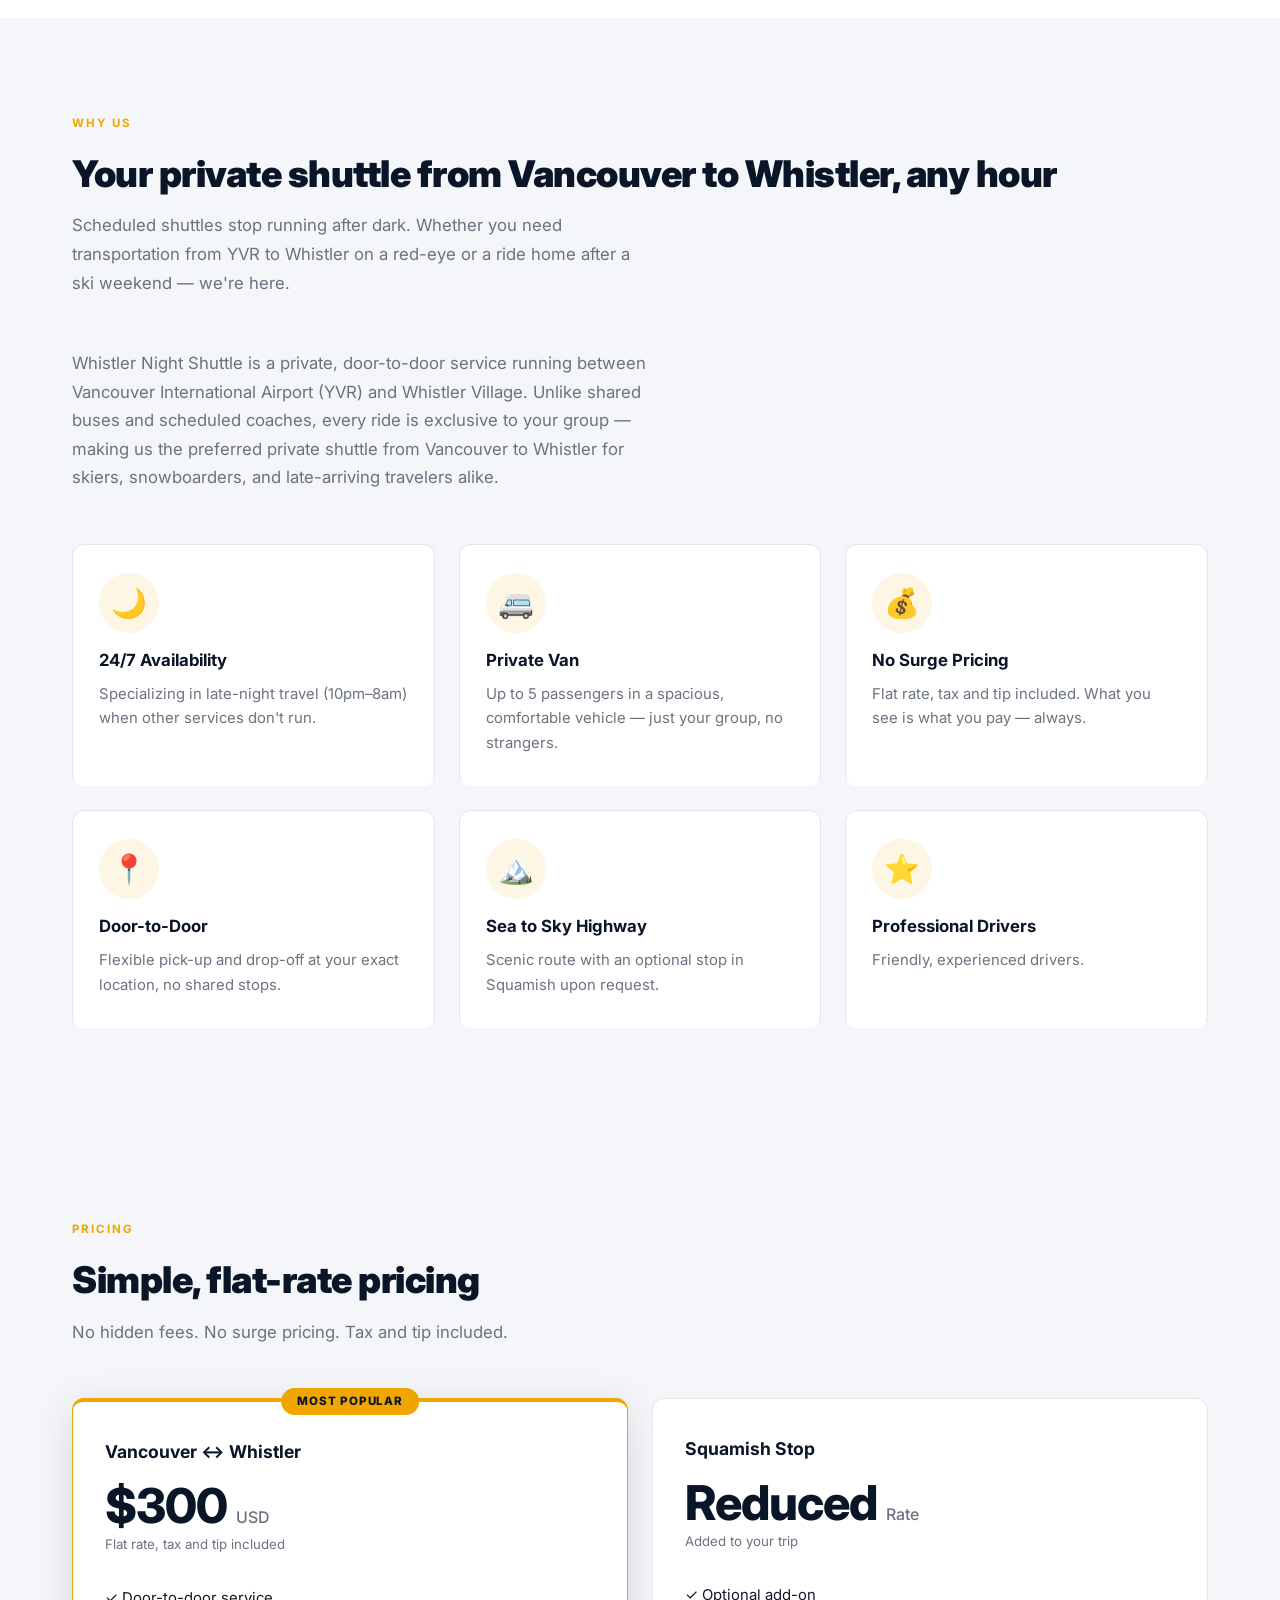
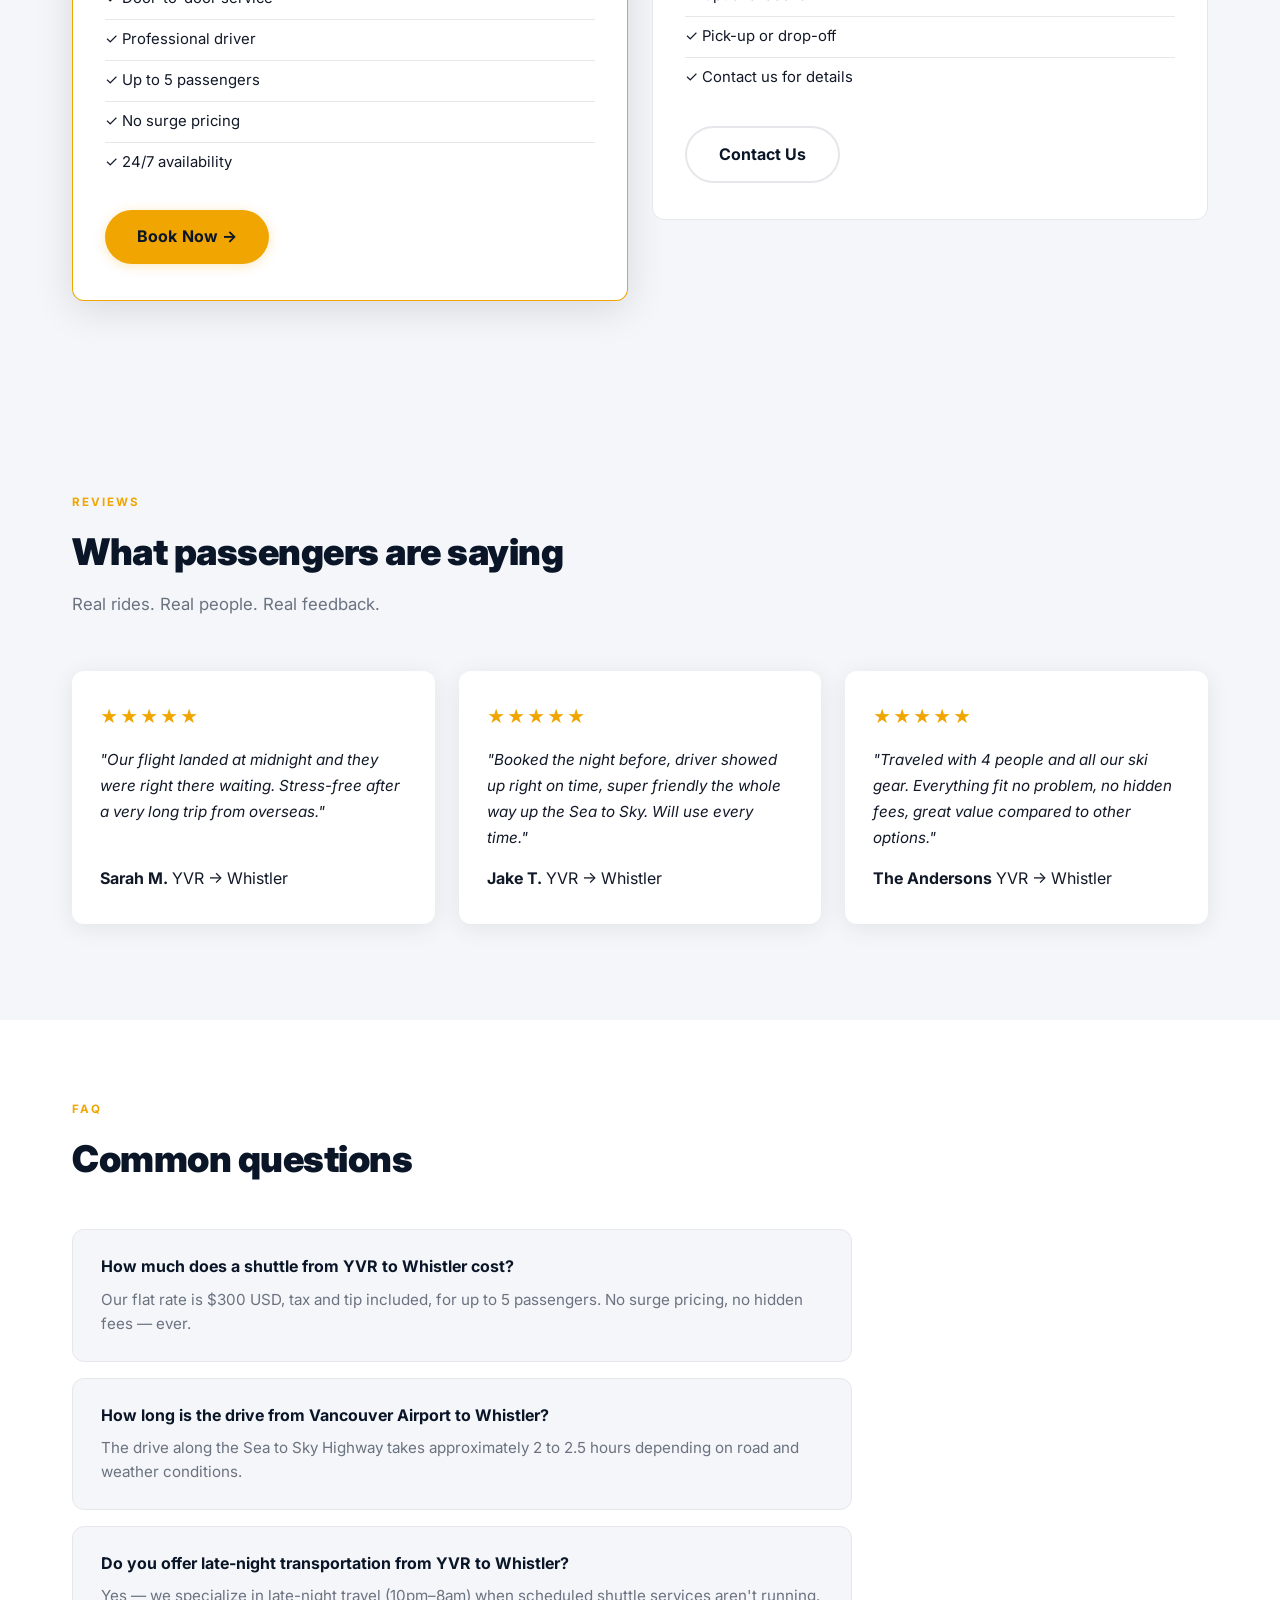
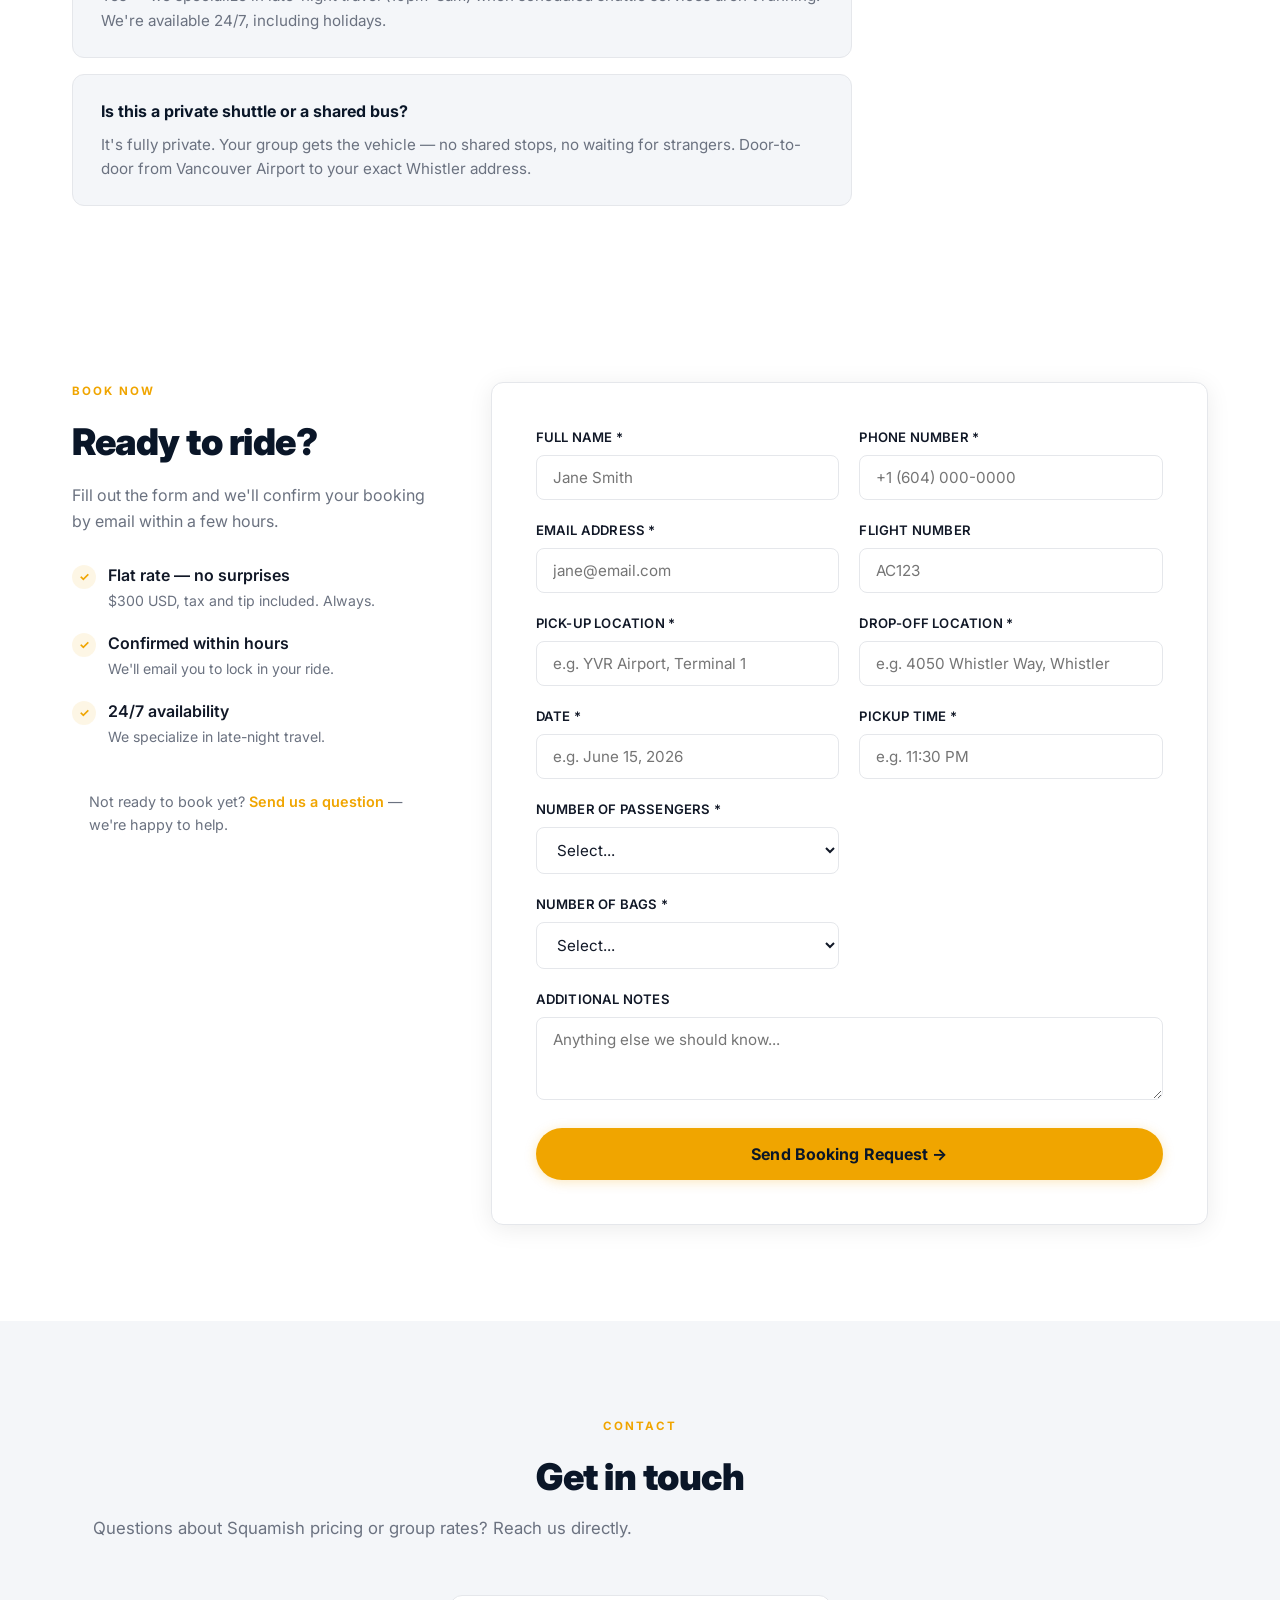
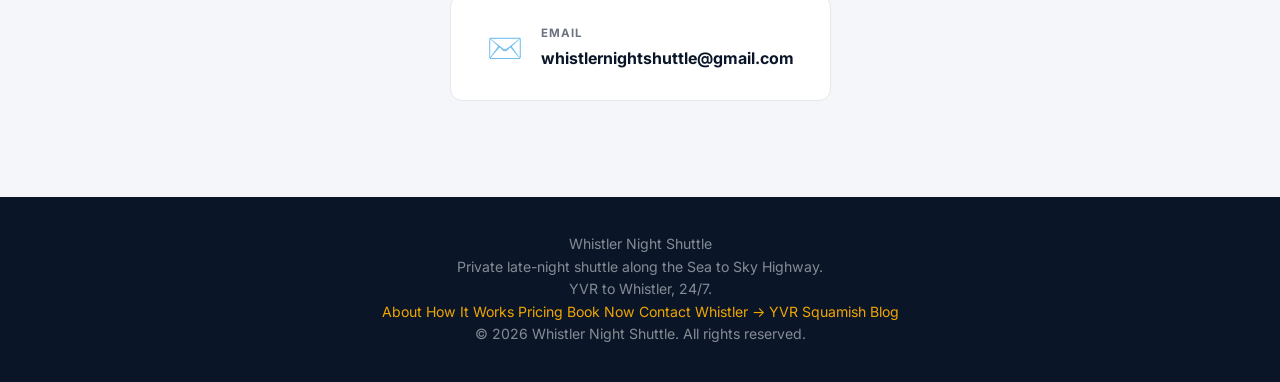
==== commit c0441382: "Update pricing to $300 USD for US marketing Switches flat-rate pricing from $360 CAD to $300 USD acr" ====
--- a/index.html
+++ b/index.html
@@ -13,12 +13,12 @@
   <meta charset="UTF-8" />
   <meta name="viewport" content="width=device-width, initial-scale=1.0" />
   <title>Whistler Night Shuttle — Private YVR to Whistler Shuttle, 24/7</title>
-  <meta name="description" content="Whistler Night Shuttle — private, flat-rate transportation from Vancouver Airport (YVR) to Whistler, BC. Available 24/7, specializing in late-night travel. Up to 5 passengers, $360 CAD flat rate, no surge pricing." />
+  <meta name="description" content="Whistler Night Shuttle — private, flat-rate transportation from Vancouver Airport (YVR) to Whistler, BC. Available 24/7, specializing in late-night travel. Up to 5 passengers, $300 USD flat rate, no surge pricing." />
   <meta name="keywords" content="whistler night shuttle, YVR to Whistler shuttle, late night shuttle Whistler, Vancouver airport Whistler transfer, private shuttle Vancouver to Whistler, Whistler airport shuttle, Sea to Sky shuttle, YVR Whistler transportation" />
 
   <!-- Open Graph -->
   <meta property="og:title" content="Whistler Night Shuttle — Private YVR to Whistler Shuttle, 24/7" />
-  <meta property="og:description" content="Private flat-rate shuttle from Vancouver Airport (YVR) to Whistler, BC. 24/7 availability, up to 5 passengers, $360 CAD flat rate, no surge pricing." />
+  <meta property="og:description" content="Private flat-rate shuttle from Vancouver Airport (YVR) to Whistler, BC. 24/7 availability, up to 5 passengers, $300 USD flat rate, no surge pricing." />
   <meta property="og:image" content="https://whistlernightshuttle.com/Whistler.png" />
   <meta property="og:url" content="https://whistlernightshuttle.com" />
   <meta property="og:type" content="website" />
@@ -27,7 +27,7 @@
   <!-- Twitter Card -->
   <meta name="twitter:card" content="summary_large_image" />
   <meta name="twitter:title" content="Whistler Night Shuttle — Private YVR to Whistler Shuttle, 24/7" />
-  <meta name="twitter:description" content="Private, flat-rate shuttle from Vancouver Airport (YVR) to Whistler, BC. 24/7 availability. $360 CAD flat rate, no surge pricing." />
+  <meta name="twitter:description" content="Private, flat-rate shuttle from Vancouver Airport (YVR) to Whistler, BC. 24/7 availability. $300 USD flat rate, no surge pricing." />
   <meta name="twitter:image" content="https://whistlernightshuttle.com/Whistler.png" />
 
   <!-- Canonical -->
@@ -88,7 +88,7 @@
         "name": "How much does a shuttle from YVR to Whistler cost?",
         "acceptedAnswer": {
           "@type": "Answer",
-          "text": "Our flat rate is $360 CAD, tax included, for up to 5 passengers. No surge pricing, no hidden fees."
+          "text": "Our flat rate is $300 USD, tax and tip included, for up to 5 passengers. No surge pricing, no hidden fees."
         }
       },
       {
@@ -168,8 +168,8 @@
         </div>
         <div class="credential-divider"></div>
         <div class="credential-stat">
-          <strong>$360</strong>
-          <span>Flat Rate CAD</span>
+          <strong>$300</strong>
+          <span>Flat Rate USD</span>
         </div>
         <div class="credential-divider"></div>
         <div class="credential-stat">
@@ -228,7 +228,7 @@
           <div class="feature">
             <div class="feature-icon">💰</div>
             <h3>No Surge Pricing</h3>
-            <p>Flat rate, tax included. What you see is what you pay — always.</p>
+            <p>Flat rate, tax and tip included. What you see is what you pay — always.</p>
           </div>
           <div class="feature">
             <div class="feature-icon">📍</div>
@@ -254,13 +254,13 @@
       <div class="container">
         <div class="section-label">Pricing</div>
         <h2>Simple, flat-rate pricing</h2>
-        <p class="section-sub">No hidden fees. No surge pricing. Tax included.</p>
+        <p class="section-sub">No hidden fees. No surge pricing. Tax and tip included.</p>
         <div class="pricing-cards">
           <div class="pricing-card featured">
             <div class="pricing-badge">Most Popular</div>
             <h3>Vancouver ↔ Whistler</h3>
-            <div class="price">$360 <span>CAD</span></div>
-            <p class="price-note">Flat rate, tax included</p>
+            <div class="price">$300 <span>USD</span></div>
+            <p class="price-note">Flat rate, tax and tip included</p>
             <ul class="pricing-features">
               <li>✓ Door-to-door service</li>
               <li>✓ Professional driver</li>
@@ -328,7 +328,7 @@
         <div class="faq-list">
           <div class="faq-item">
             <h3>How much does a shuttle from YVR to Whistler cost?</h3>
-            <p>Our flat rate is $360 CAD, tax included, for up to 5 passengers. No surge pricing, no hidden fees — ever.</p>
+            <p>Our flat rate is $300 USD, tax and tip included, for up to 5 passengers. No surge pricing, no hidden fees — ever.</p>
           </div>
           <div class="faq-item">
             <h3>How long is the drive from Vancouver Airport to Whistler?</h3>
@@ -360,7 +360,7 @@
                 <span class="trust-icon">✓</span>
                 <div>
                   <strong>Flat rate — no surprises</strong>
-                  <p>$360 CAD, tax included. Always.</p>
+                  <p>$300 USD, tax and tip included. Always.</p>
                 </div>
               </li>
               <li>
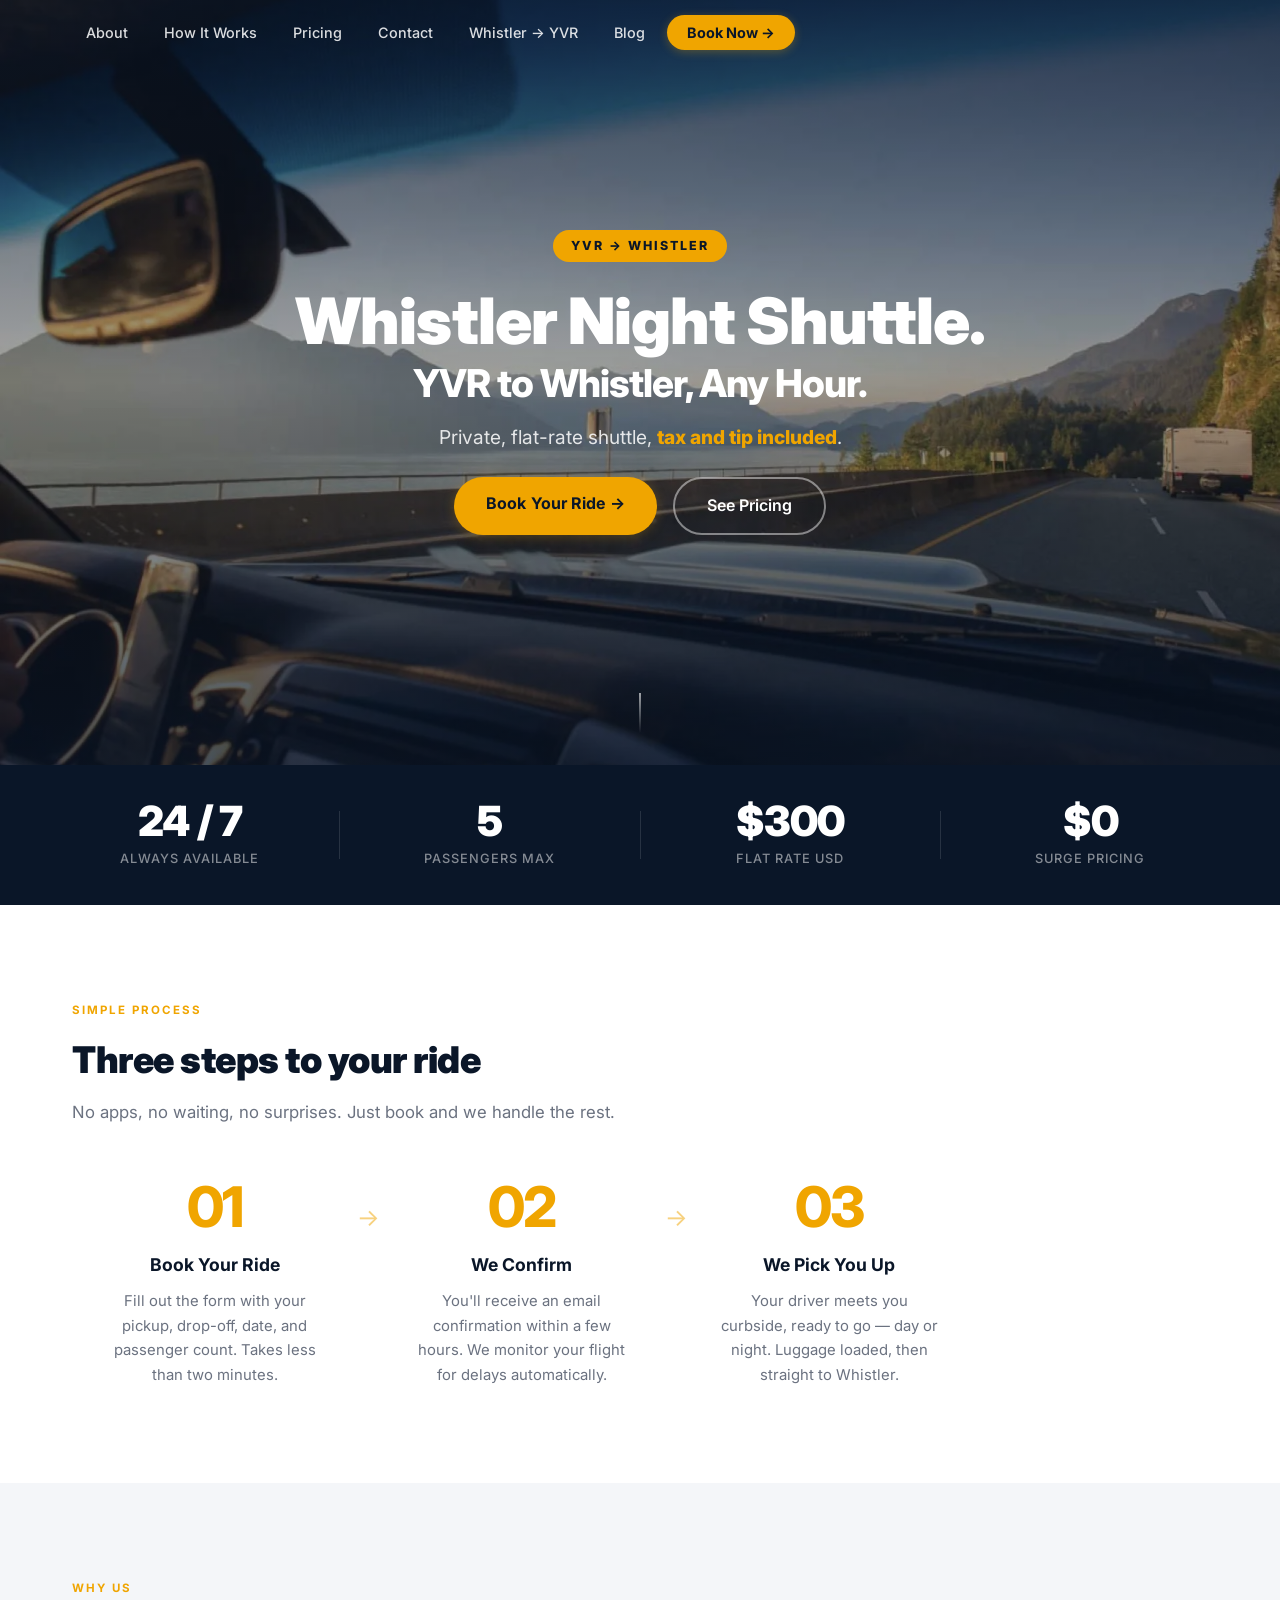
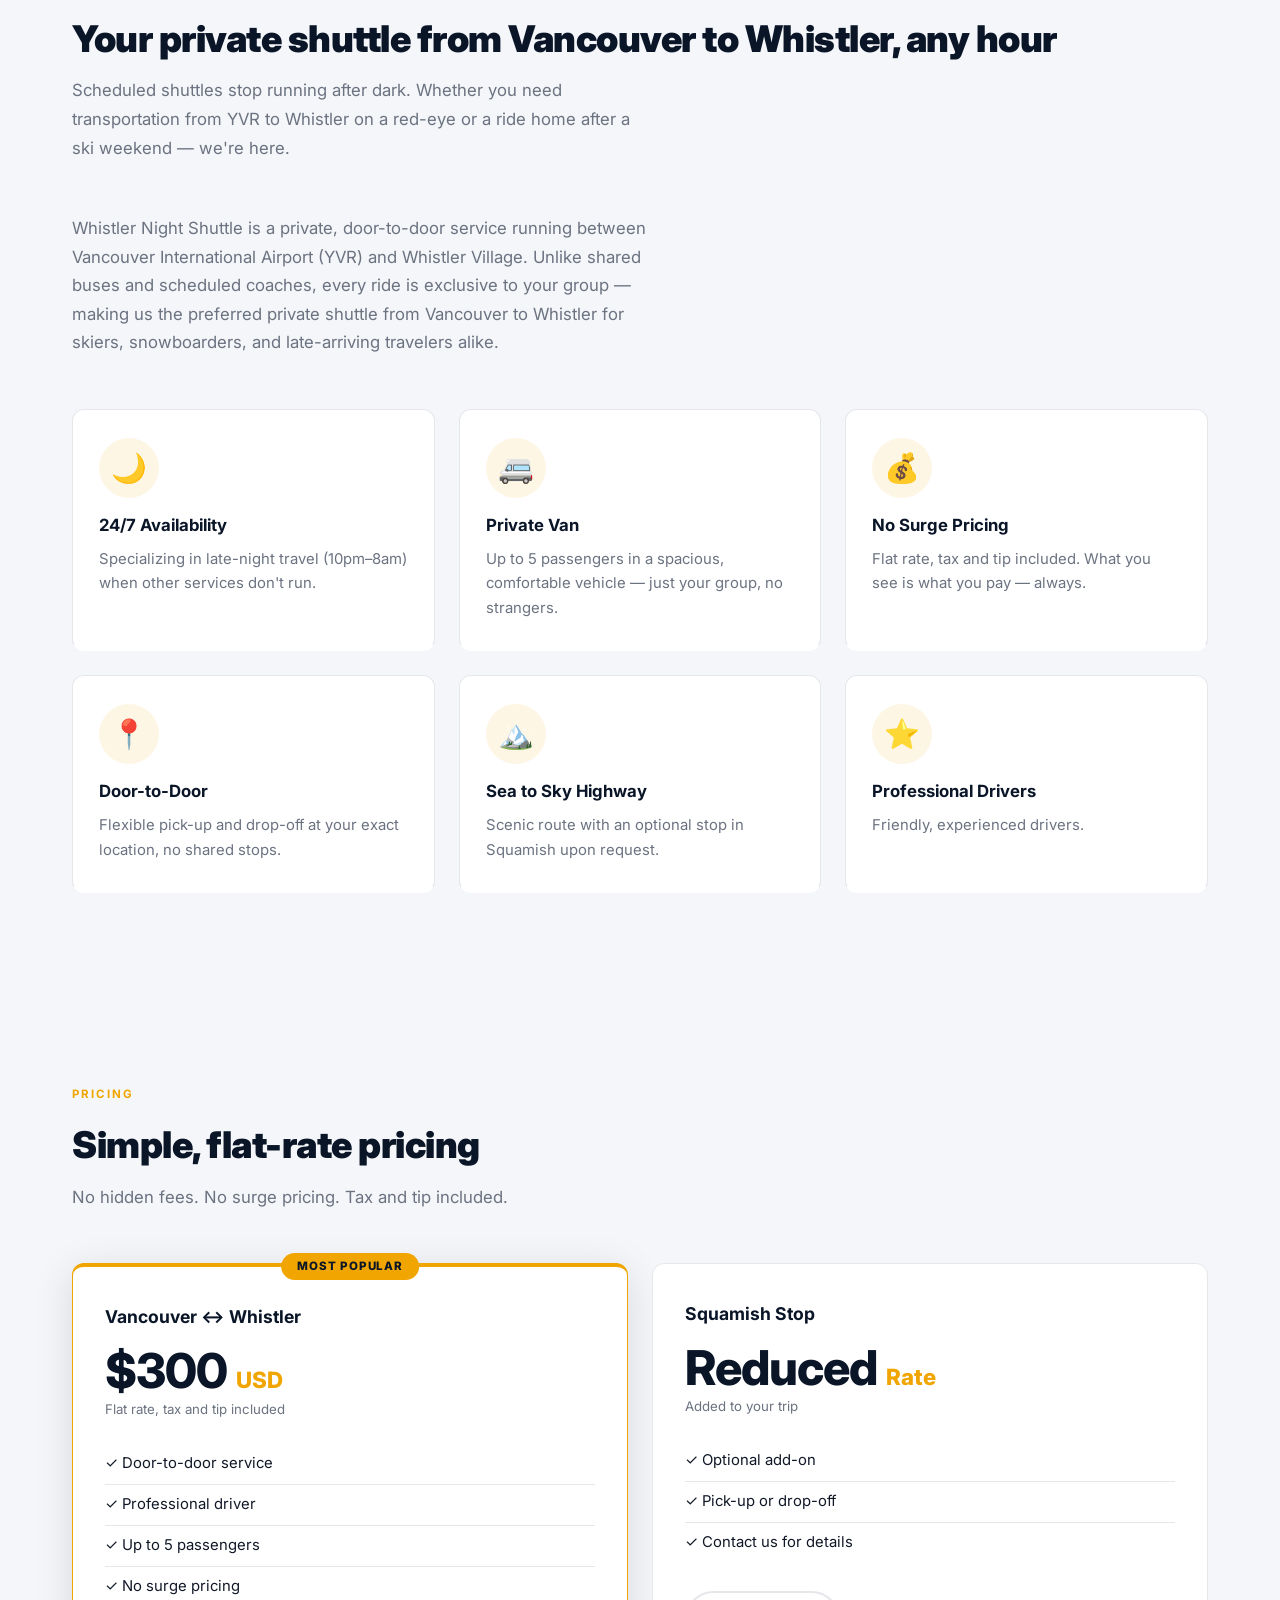
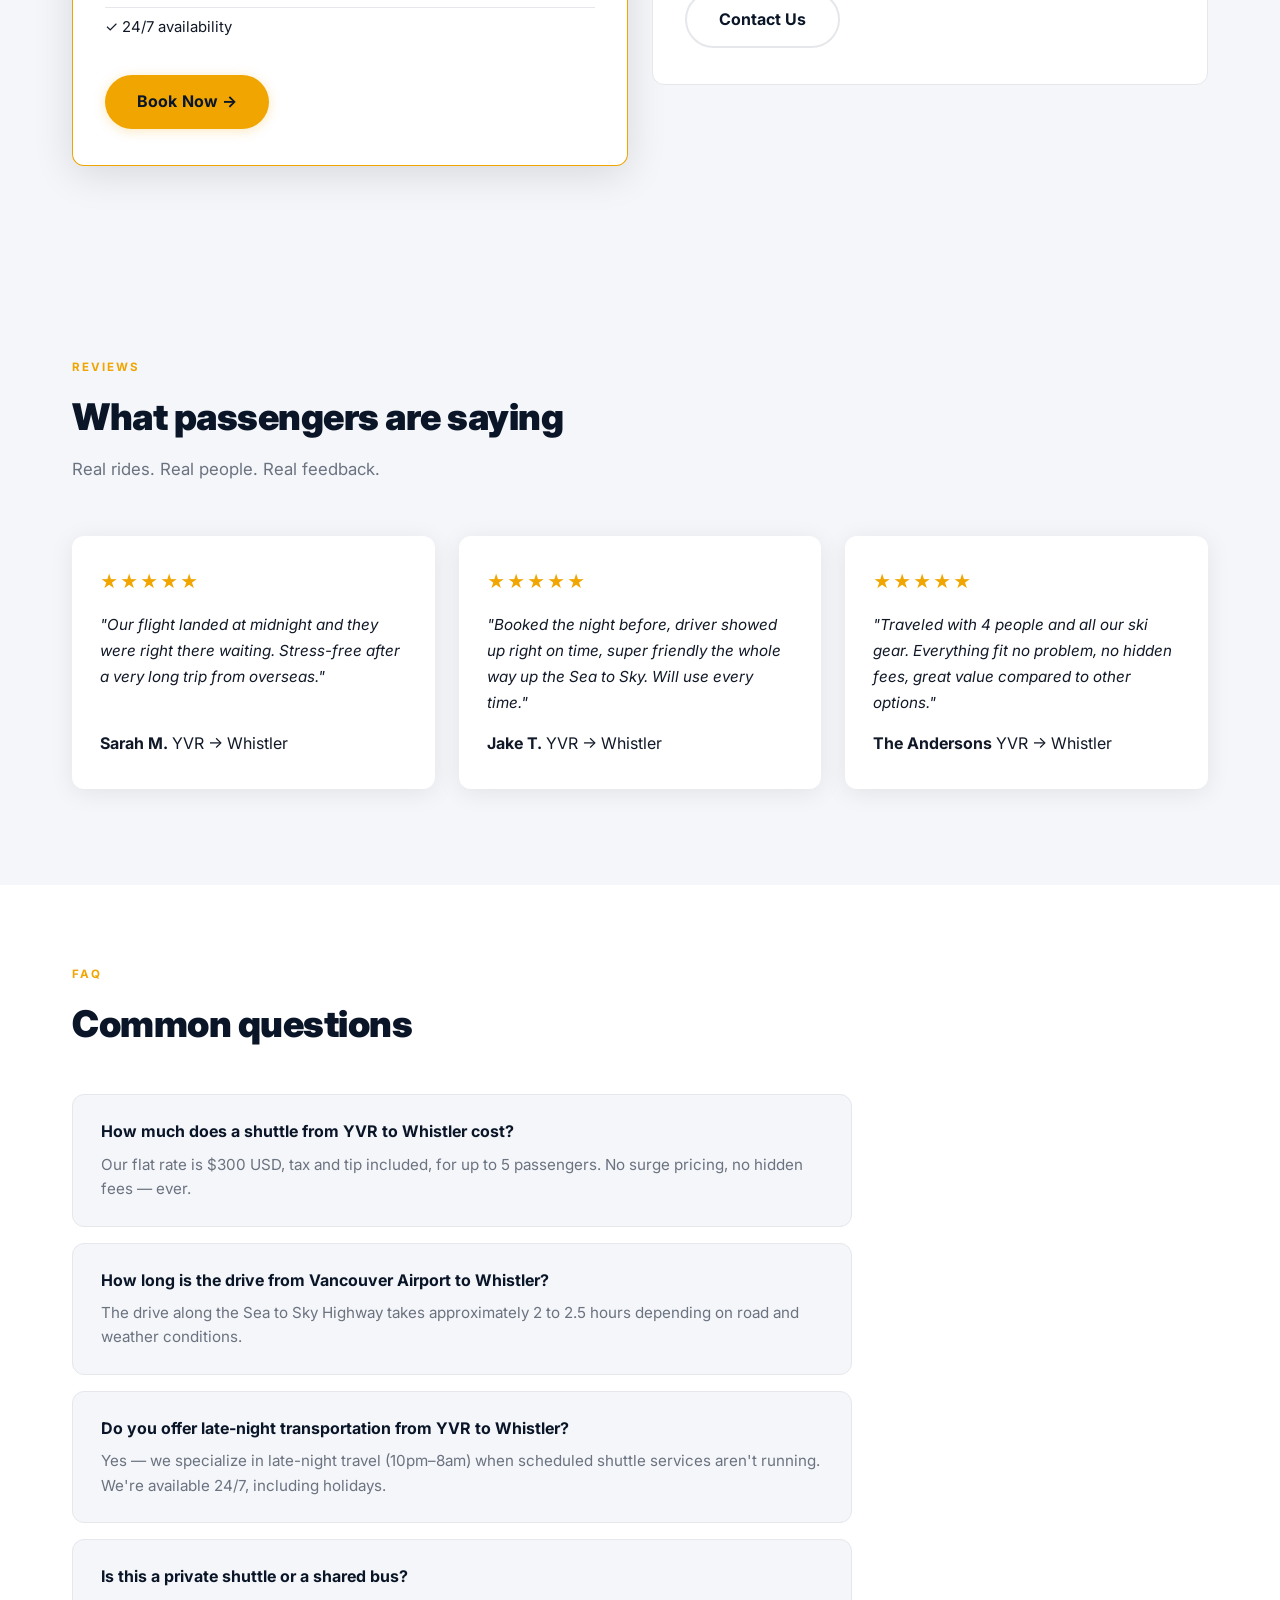
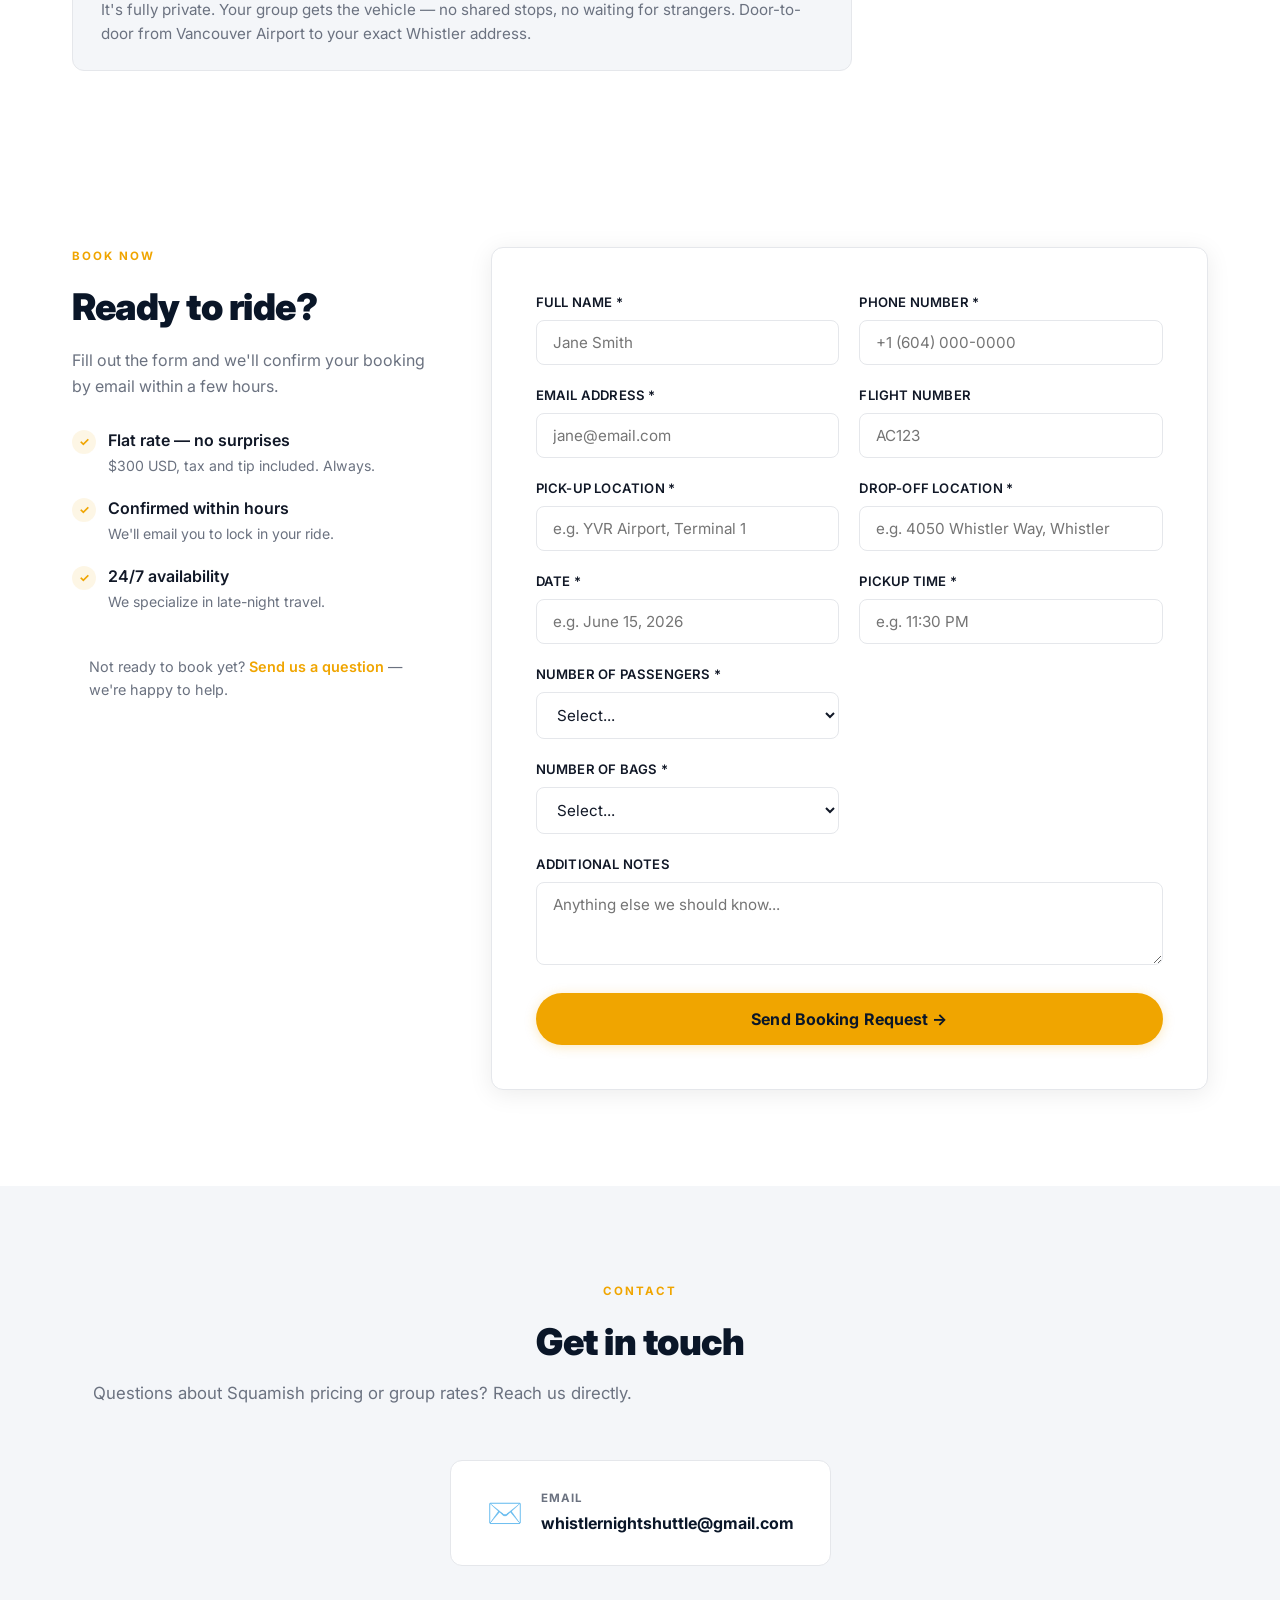
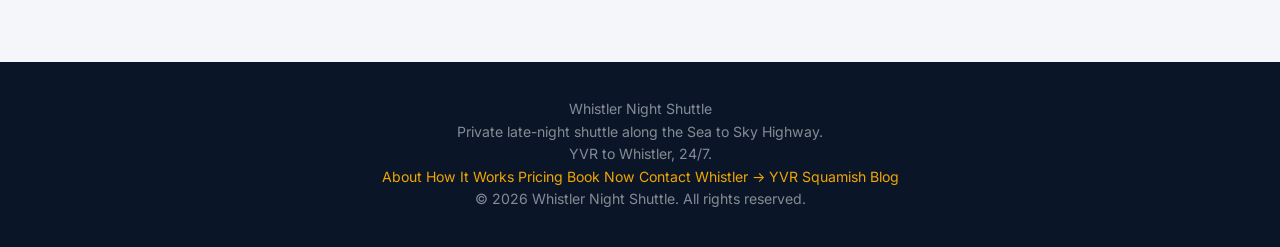
==== commit d0abd0bc: "Simplify homepage hero copy and emphasize price/tax-tip Shortens the hero subheading and paragraph, " ====
--- a/index.html
+++ b/index.html
@@ -144,8 +144,8 @@
       <div class="hero-overlay"></div>
       <div class="hero-content">
         <div class="hero-badge">YVR &rarr; WHISTLER</div>
-        <h1>Whistler Night Shuttle.<br>YVR to Whistler, Any Hour.</h1>
-        <p>Private, flat-rate shuttle from Vancouver Airport (YVR) to Whistler, BC along the Sea to Sky Highway.<br>24/7 availability — no surge pricing, ever.</p>
+        <h1>Whistler Night Shuttle.<br><span class="hero-subline">YVR to Whistler, Any Hour.</span></h1>
+        <p>Private, flat-rate shuttle, <strong class="hero-highlight">tax and tip included</strong>.</p>
         <div class="hero-actions">
           <a href="#book" class="btn-primary">Book Your Ride &rarr;</a>
           <a href="#pricing" class="btn-ghost">See Pricing</a>
--- a/css/style.css
+++ b/css/style.css
@@ -196,7 +196,7 @@
 /* ===== HERO ===== */
 .hero {
   position: relative;
-  min-height: 100vh;
+  min-height: 85vh;
   display: flex;
   align-items: center;
   justify-content: center;
@@ -242,14 +242,26 @@
   color: var(--white);
   line-height: 1.1;
   letter-spacing: -1px;
-  margin-bottom: 20px;
+  margin-bottom: 16px;
+}
+
+.hero-content h1 .hero-subline {
+  display: block;
+  font-size: 0.6em;
+  font-weight: 800;
+  margin-top: 6px;
 }
 
 .hero-content > p {
   font-size: clamp(1rem, 2vw, 1.2rem);
   color: rgba(255,255,255,0.85);
-  margin-bottom: 36px;
+  margin-bottom: 24px;
   line-height: 1.7;
+}
+
+.hero-highlight {
+  color: var(--gold);
+  font-weight: 800;
 }
 
 .hero-actions {
@@ -490,9 +502,9 @@
 }
 
 .price span {
-  font-size: 1rem;
-  font-weight: 500;
-  color: var(--gray);
+  font-size: 1.4rem;
+  font-weight: 800;
+  color: var(--gold);
   letter-spacing: 0;
 }
 
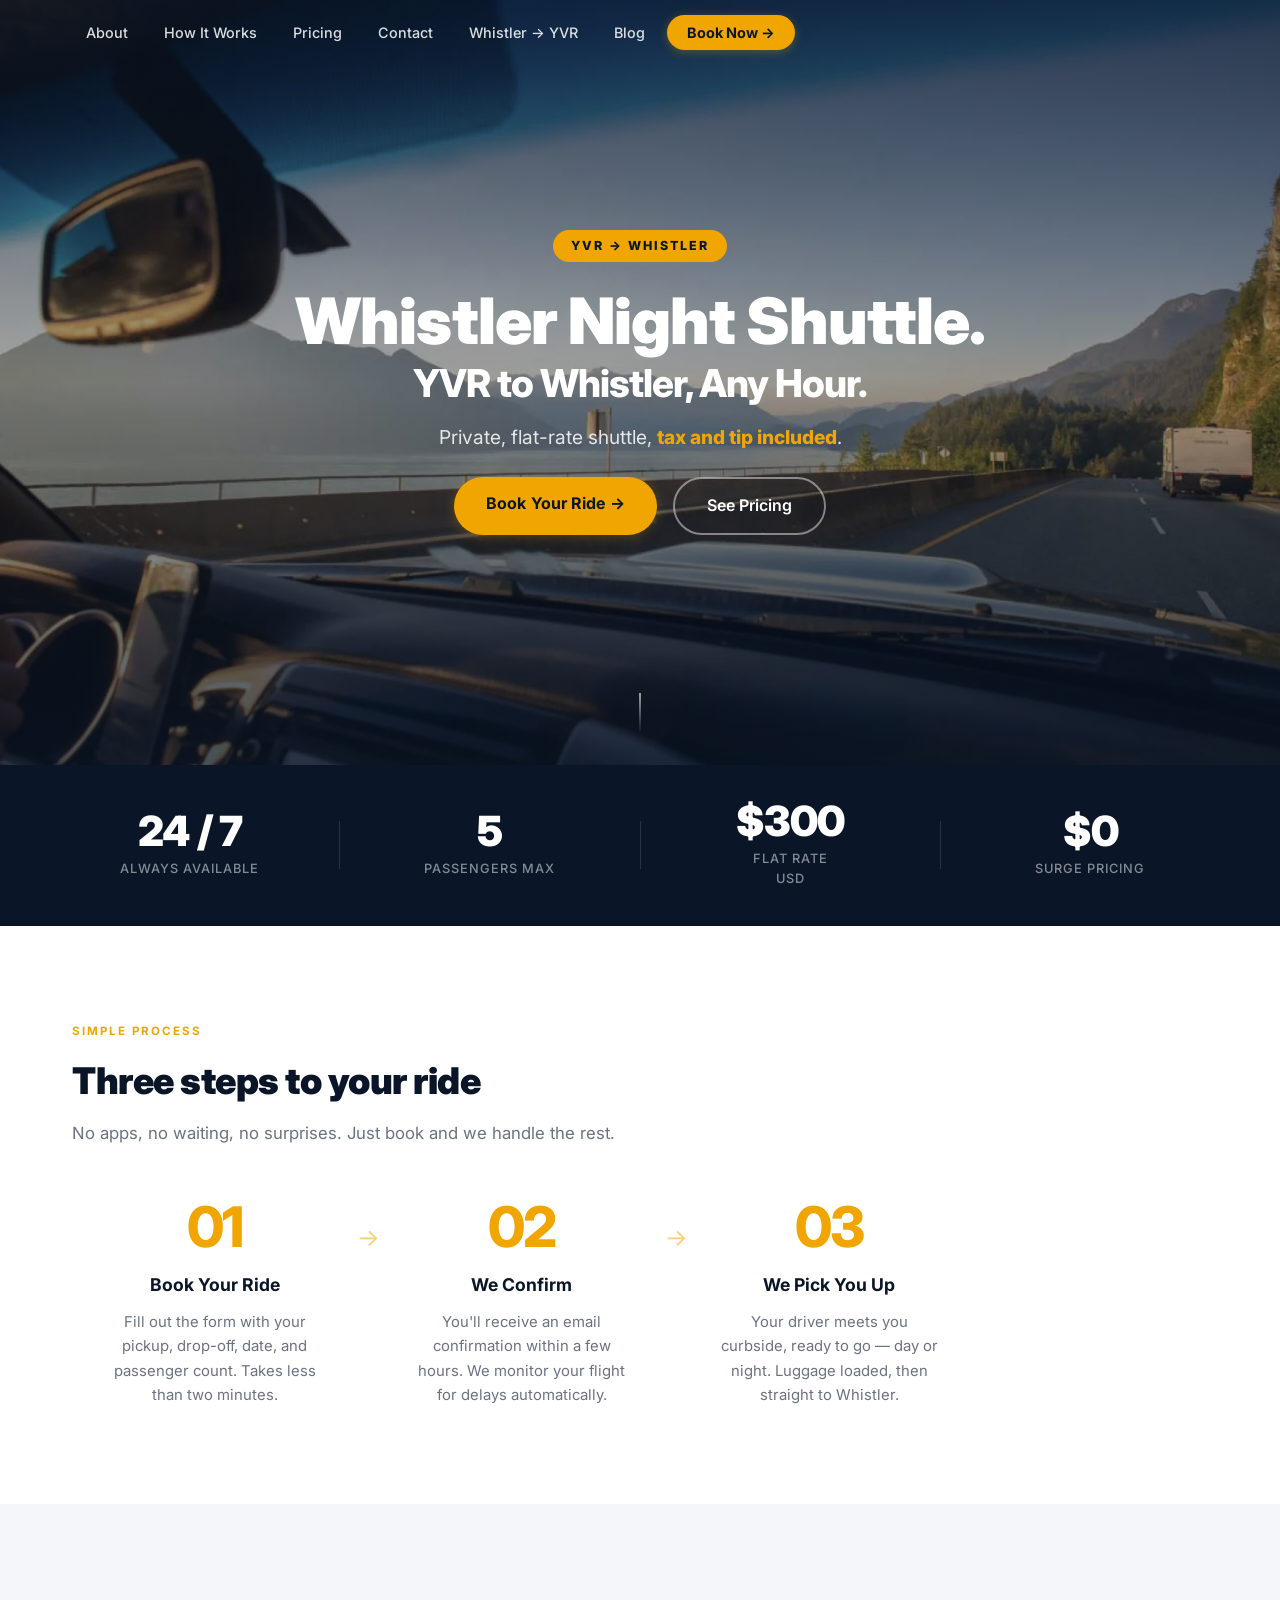
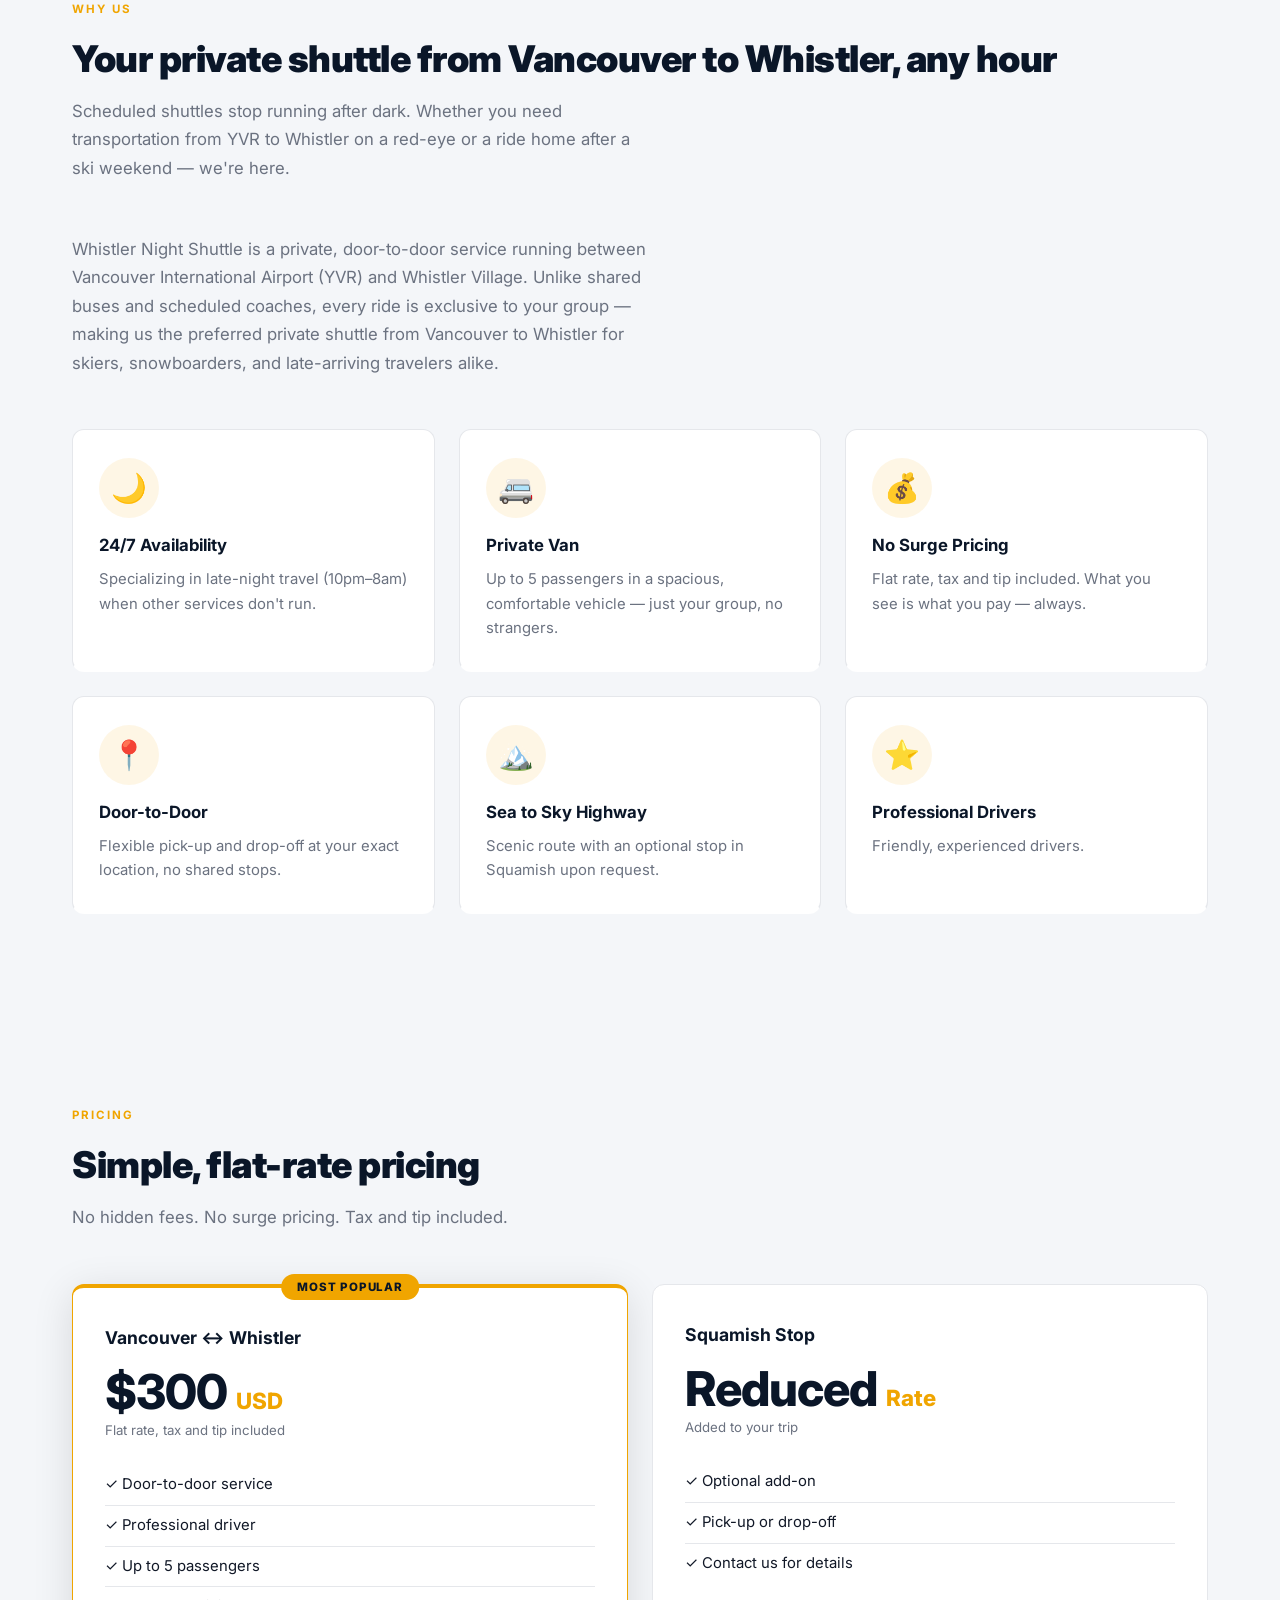
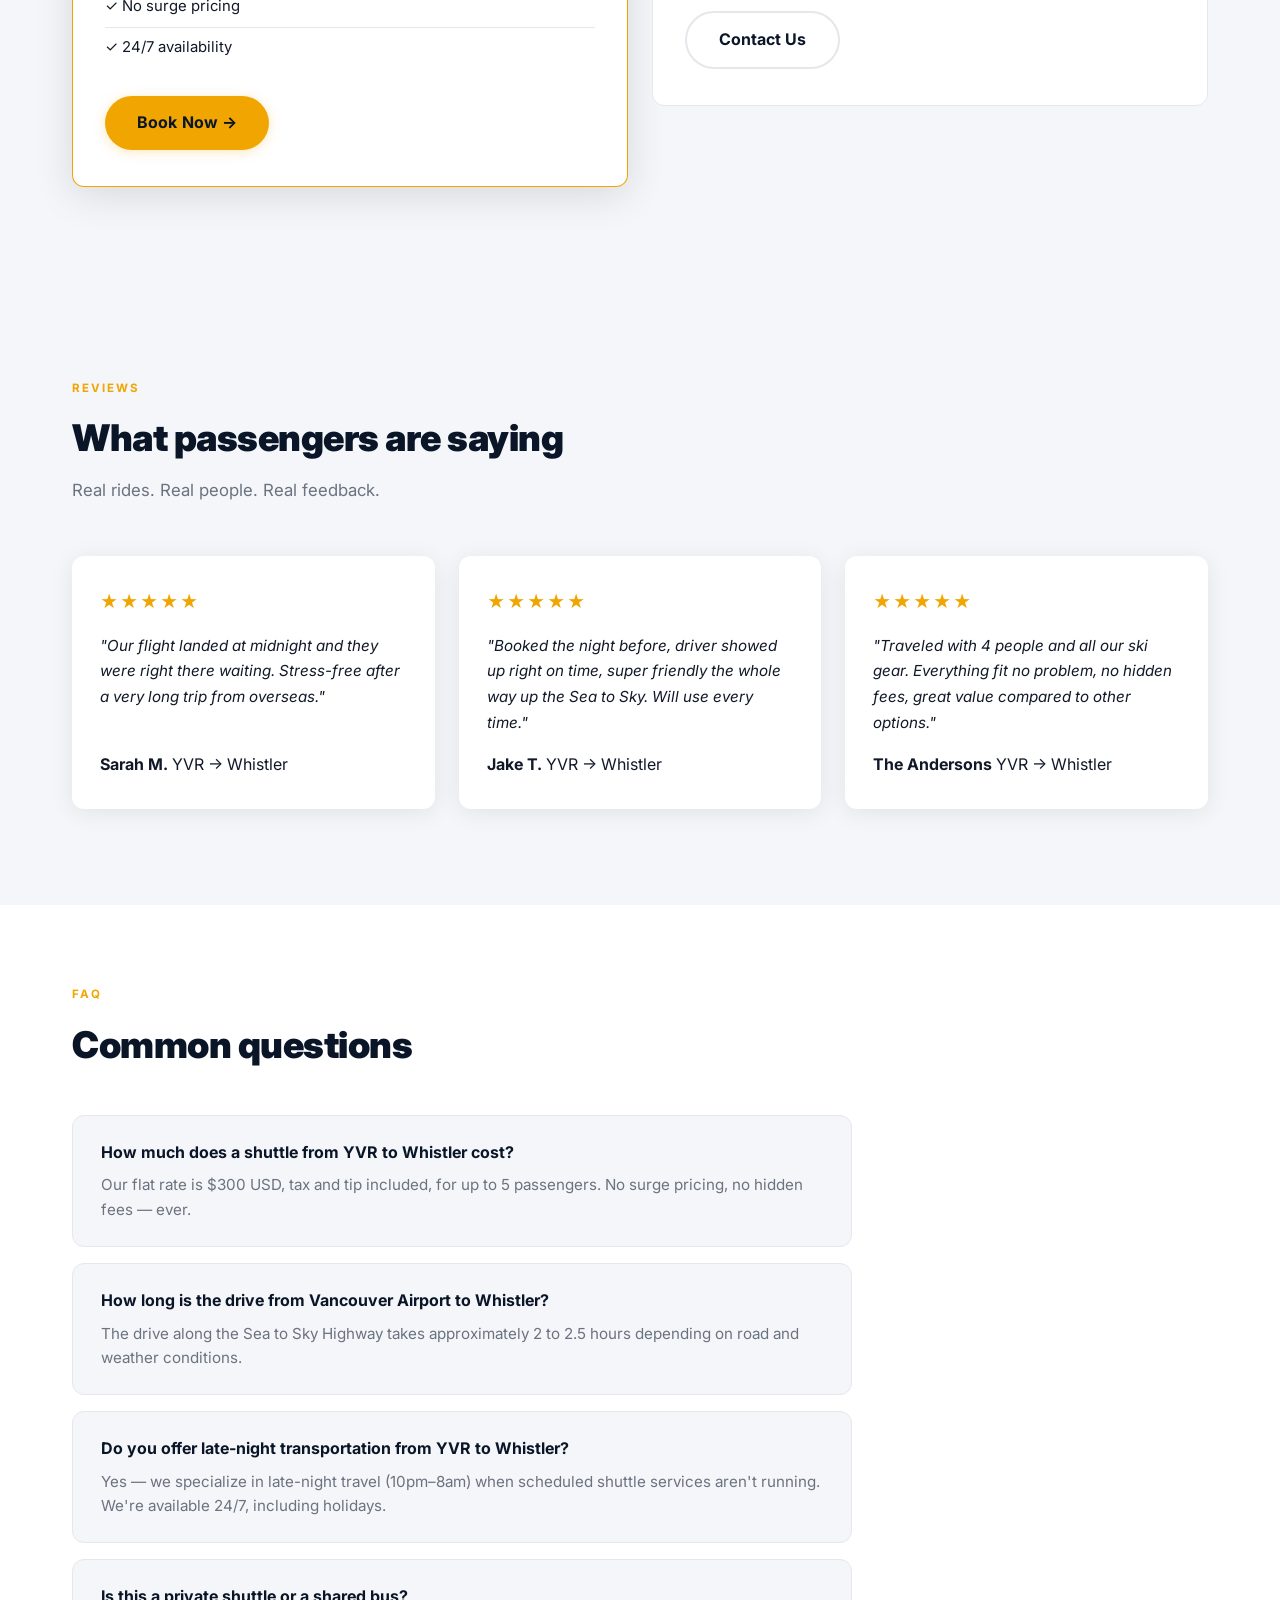
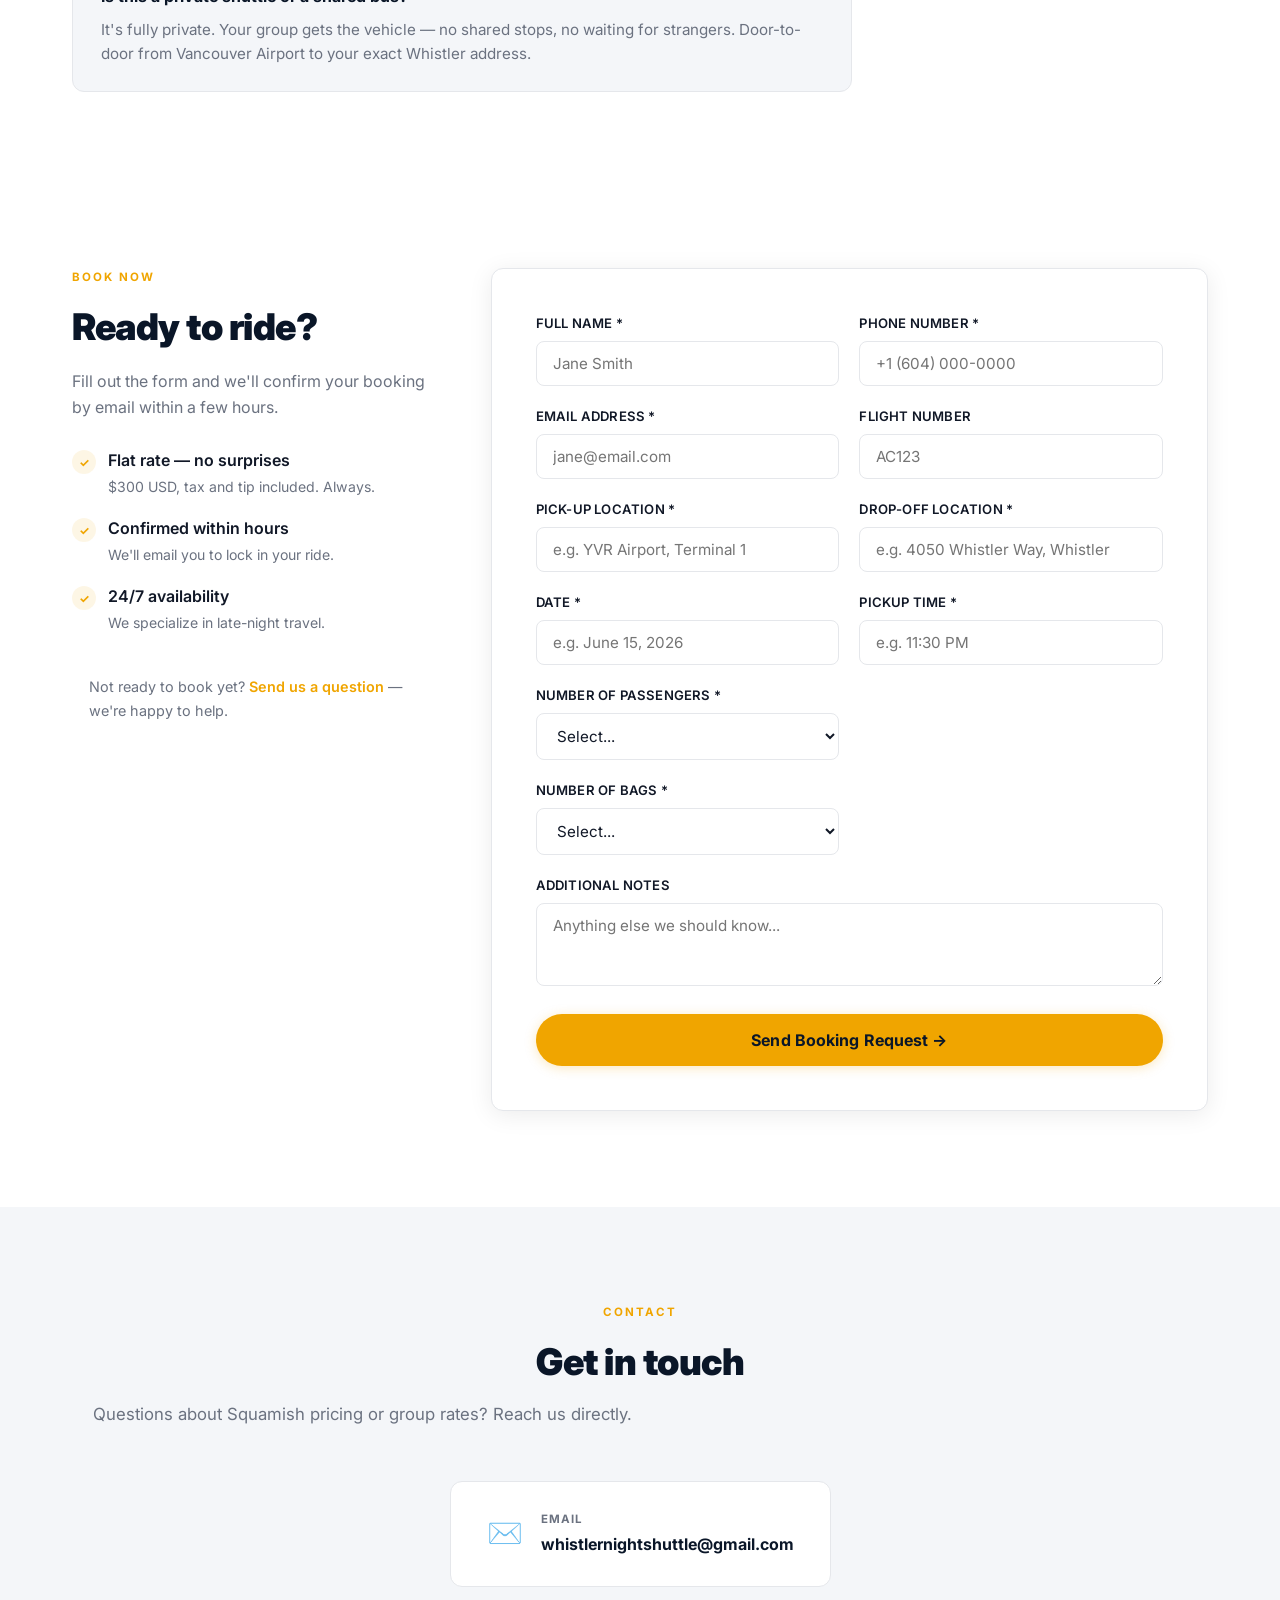
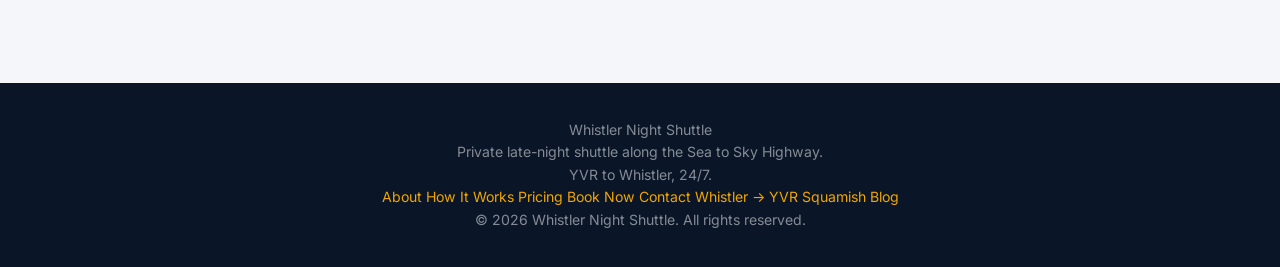
==== commit 93e7feb8: "Highlight USD in gold in the hero stat bar Colors "USD" in the "Flat Rate USD" stat gold to match th" ====
--- a/index.html
+++ b/index.html
@@ -169,7 +169,7 @@
         <div class="credential-divider"></div>
         <div class="credential-stat">
           <strong>$300</strong>
-          <span>Flat Rate USD</span>
+          <span>Flat Rate <span class="credential-highlight">USD</span></span>
         </div>
         <div class="credential-divider"></div>
         <div class="credential-stat">
--- a/css/style.css
+++ b/css/style.css
@@ -346,6 +346,10 @@
   text-transform: uppercase;
   letter-spacing: 1px;
   font-weight: 500;
+}
+
+.credential-highlight {
+  color: var(--gold);
 }
 
 .credential-divider {
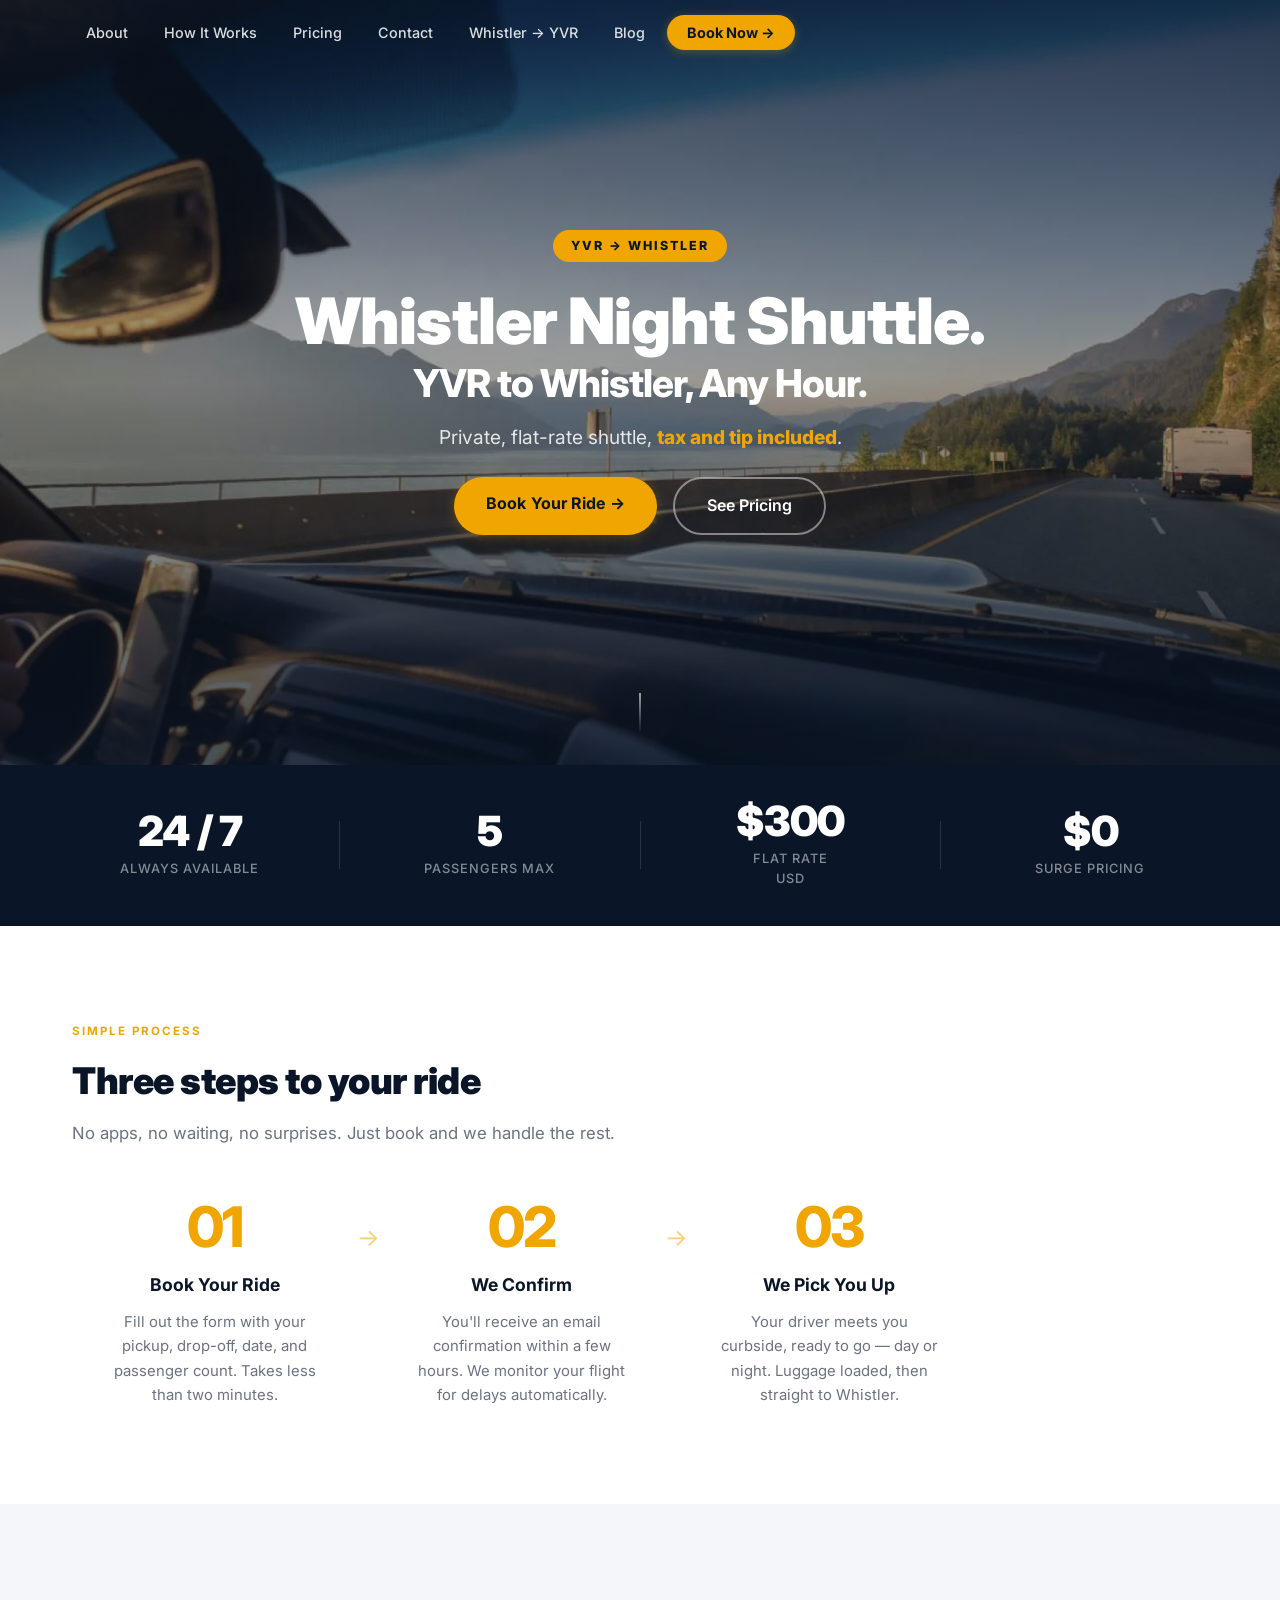
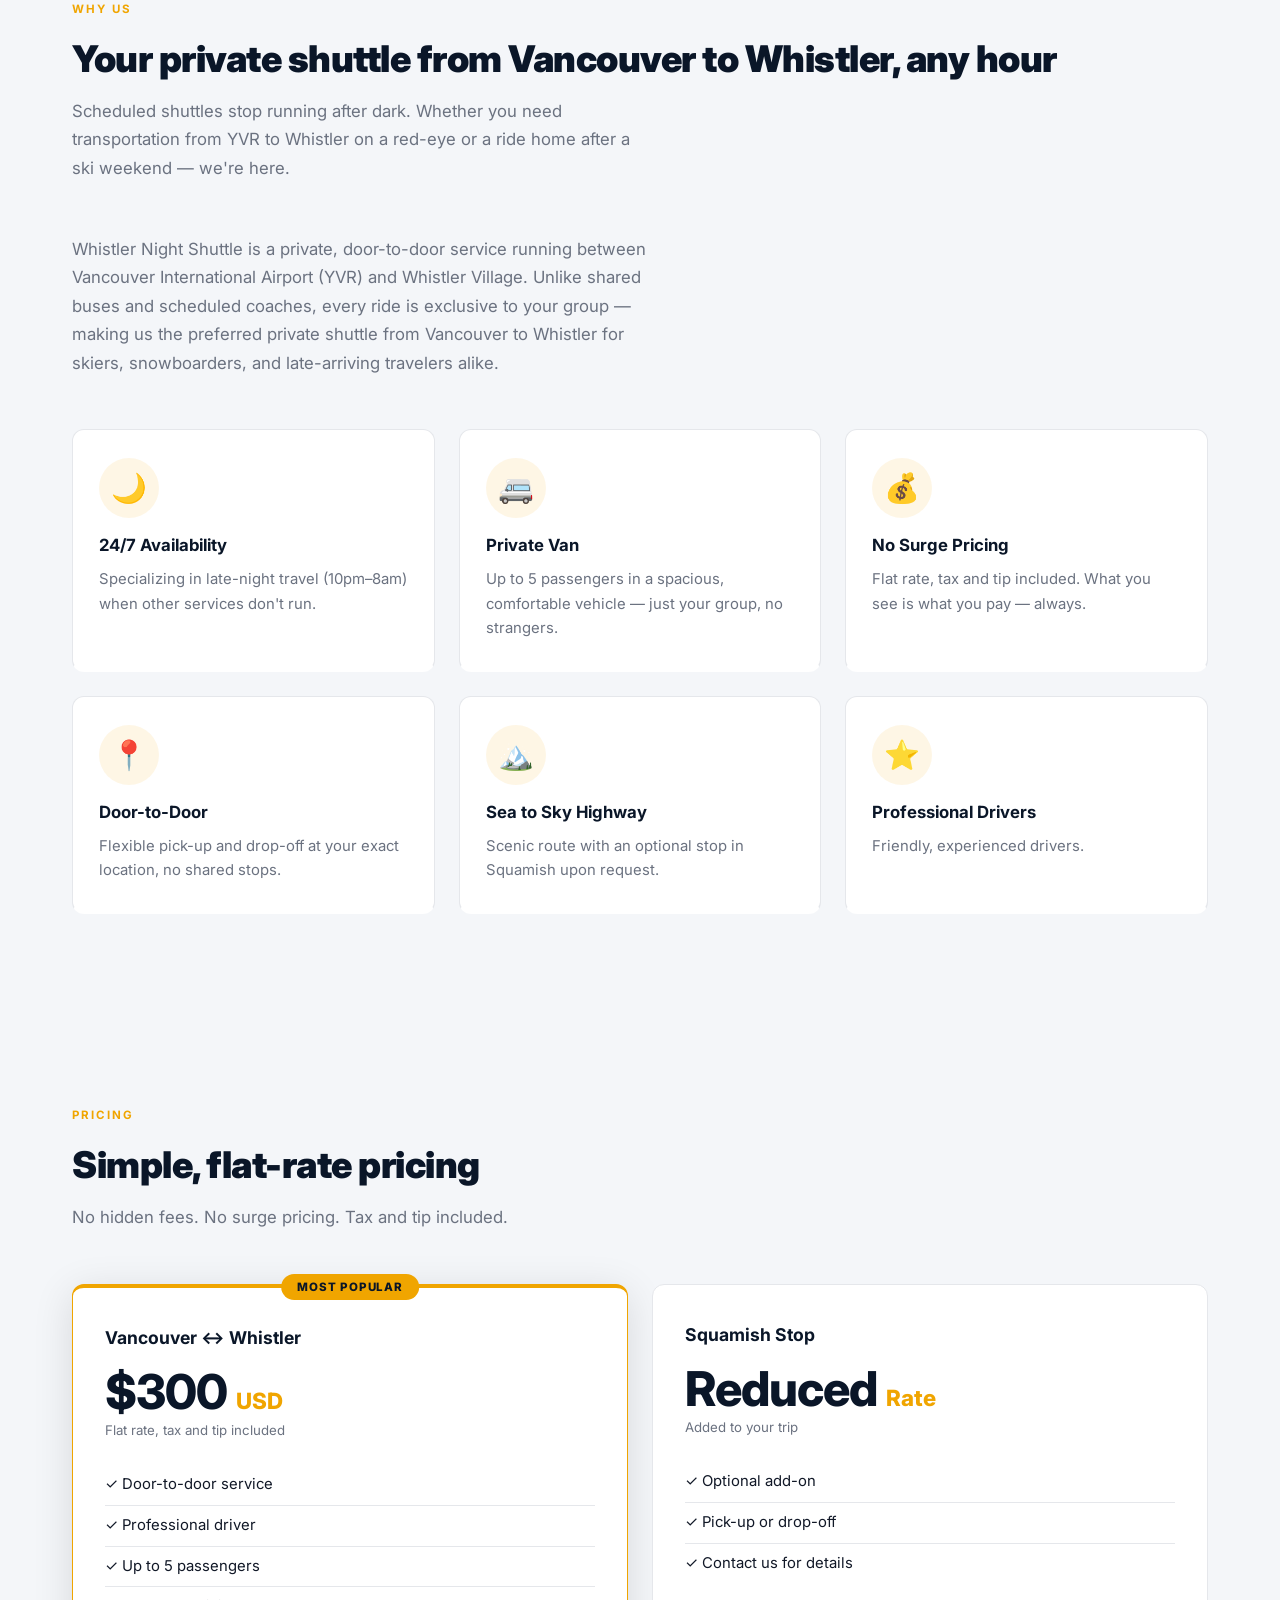
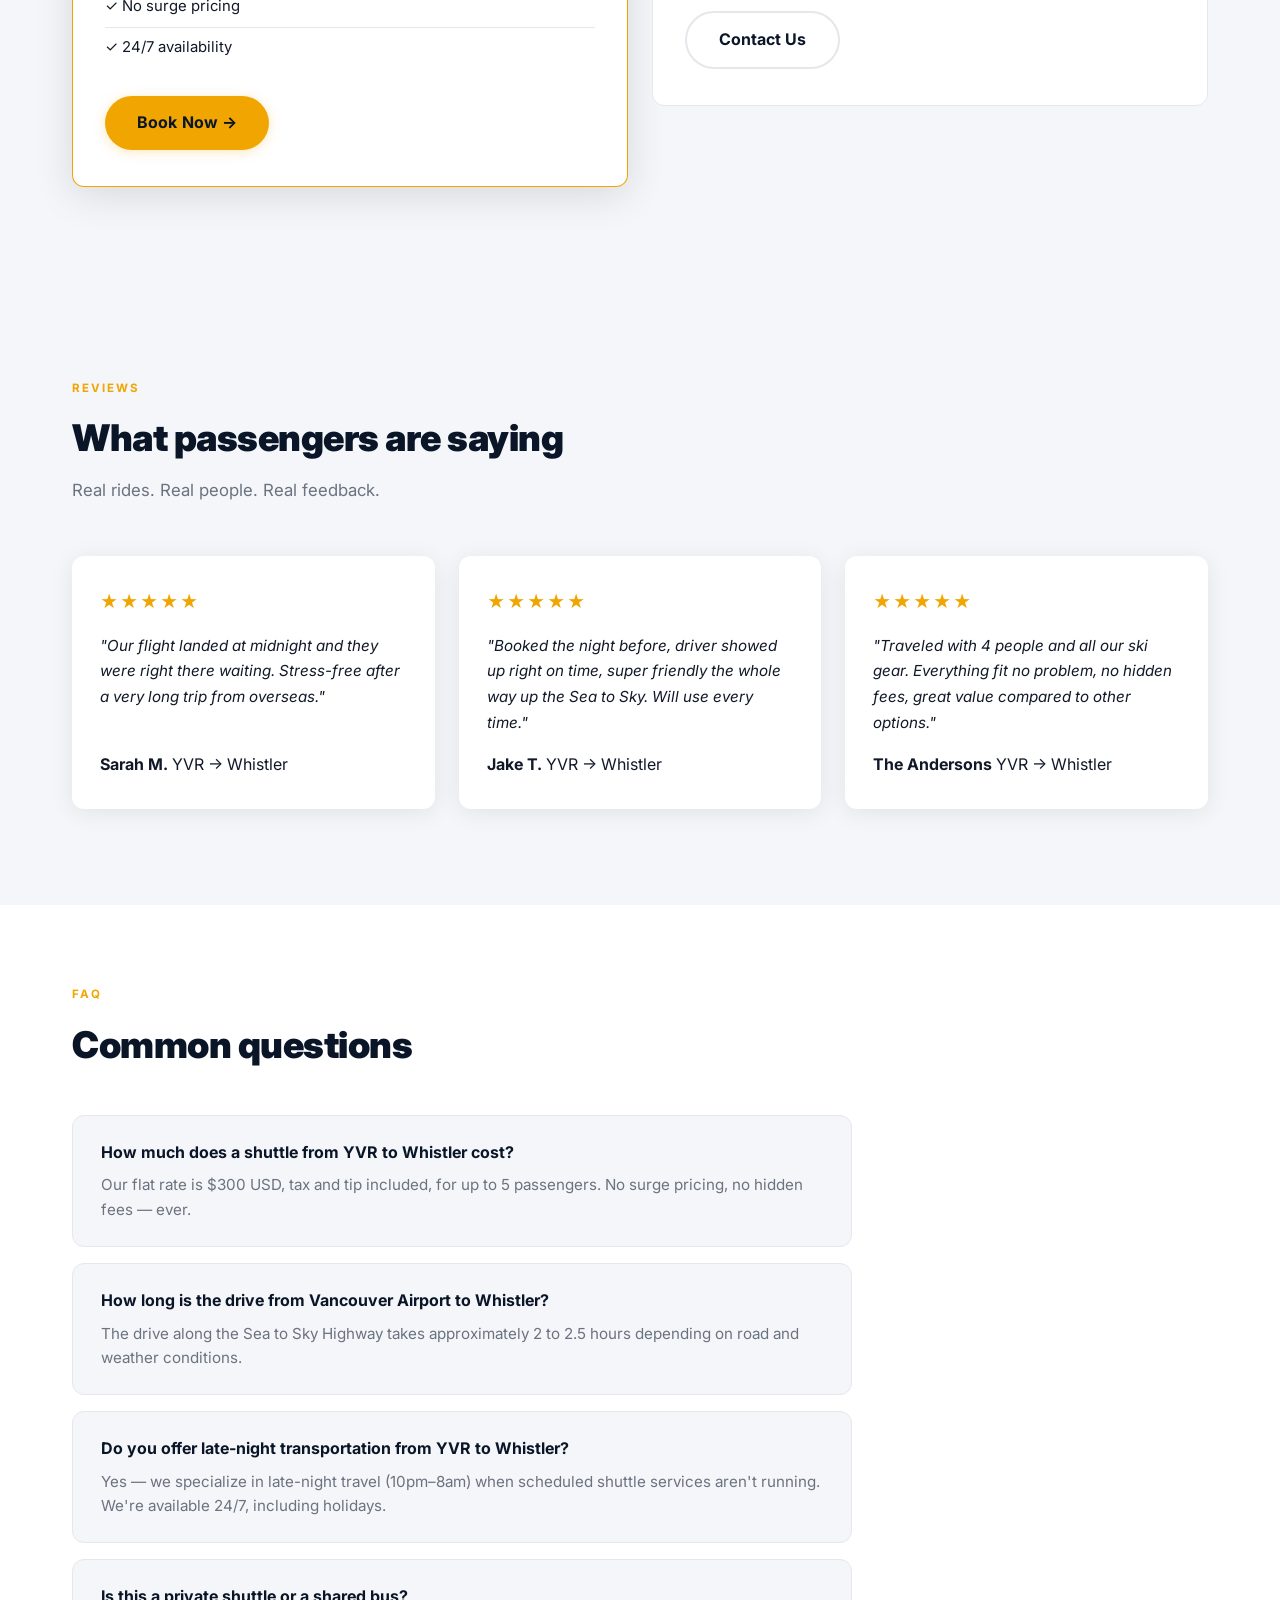
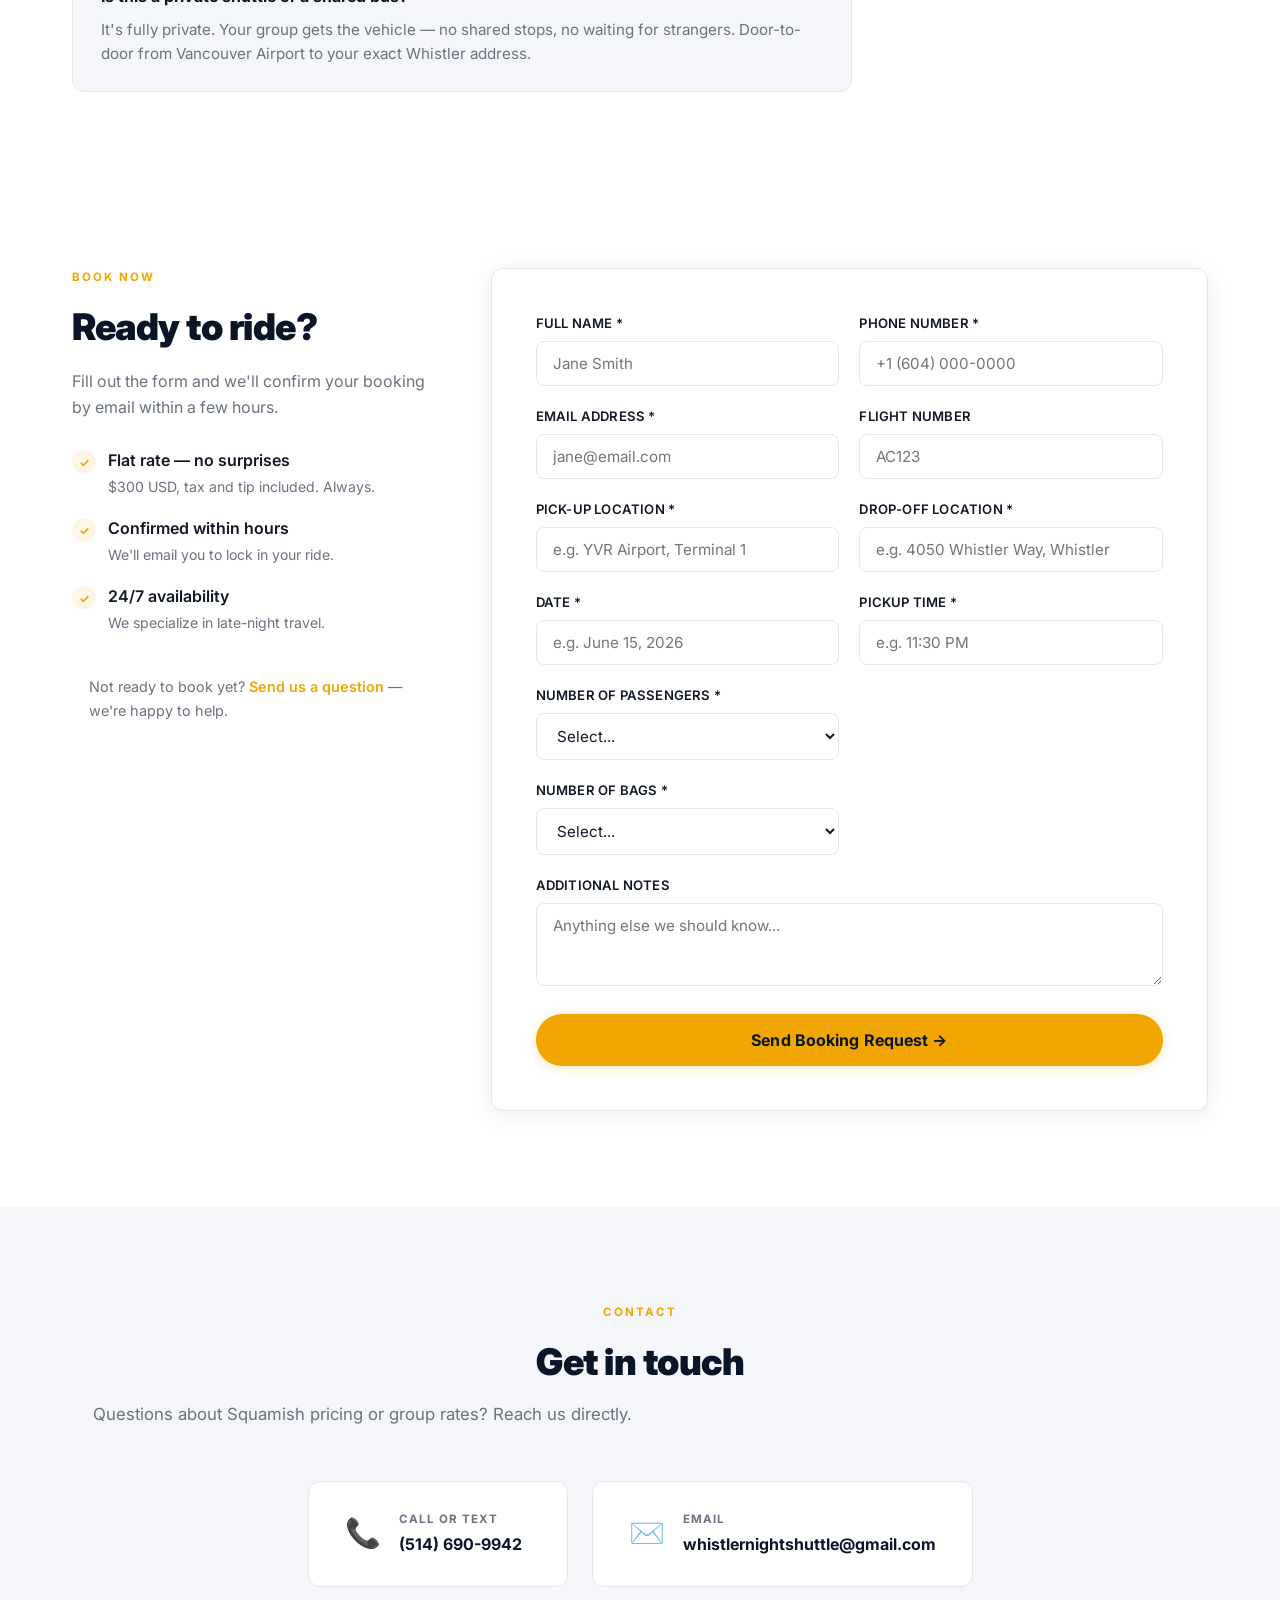
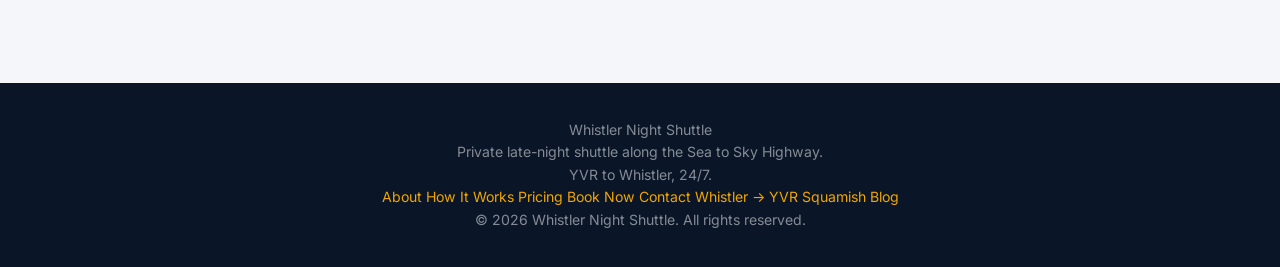
==== commit 3880d0f5: "Add phone contact option to all booking pages Give visitors a call-or-text option alongside email in" ====
--- a/index.html
+++ b/index.html
@@ -493,6 +493,13 @@
         <h2>Get in touch</h2>
         <p class="section-sub">Questions about Squamish pricing or group rates? Reach us directly.</p>
         <div class="contact-items">
+          <a href="tel:+15146909942" class="contact-item">
+            <span class="contact-icon">📞</span>
+            <div>
+              <strong>Call or Text</strong>
+              <p>(514) 690-9942</p>
+            </div>
+          </a>
           <a href="mailto:whistlernightshuttle@gmail.com" class="contact-item">
             <span class="contact-icon">✉️</span>
             <div>
--- a/css/style.css
+++ b/css/style.css
@@ -996,6 +996,7 @@
   .form-row { grid-template-columns: 1fr; }
   .booking-form { padding: 28px 20px; }
   .booking-layout { grid-template-columns: 1fr; gap: 32px; }
+  .booking-form-wrap { order: -1; }
 
   .pricing-cards { flex-direction: column; }
 
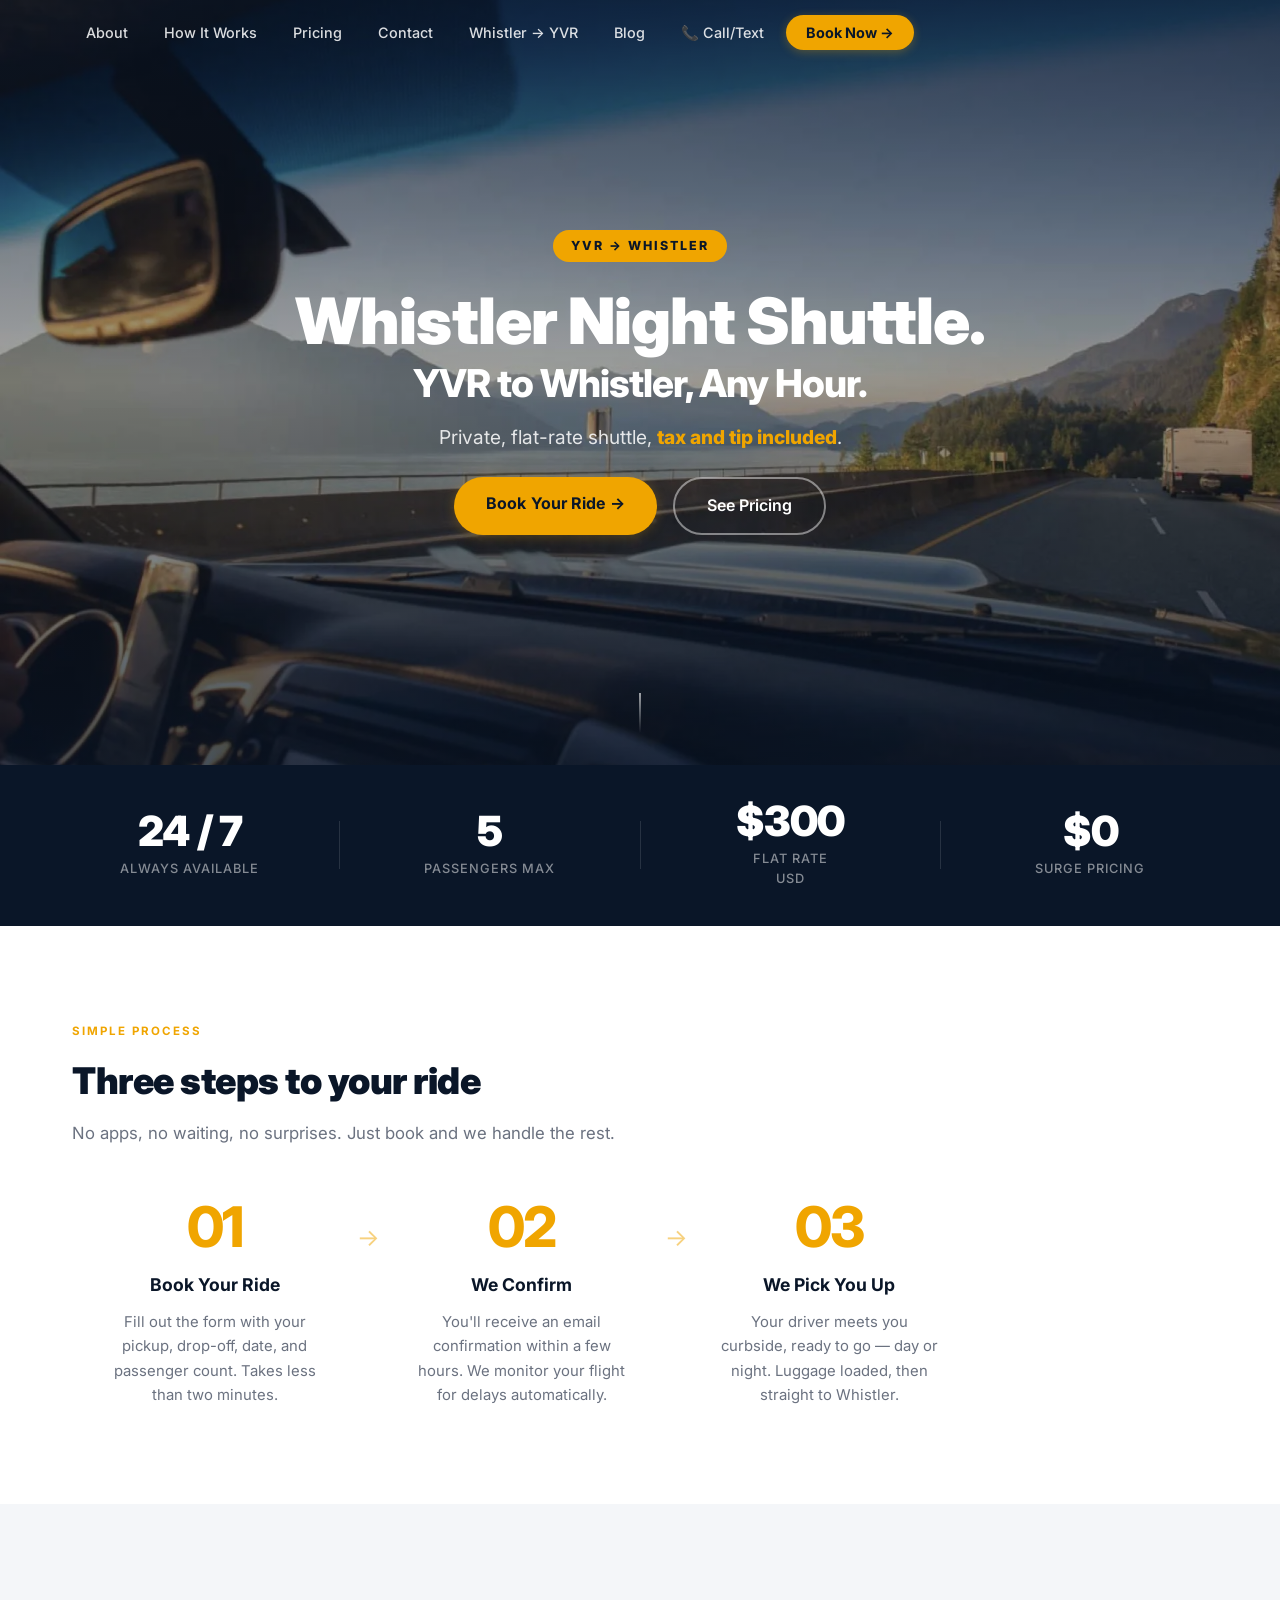
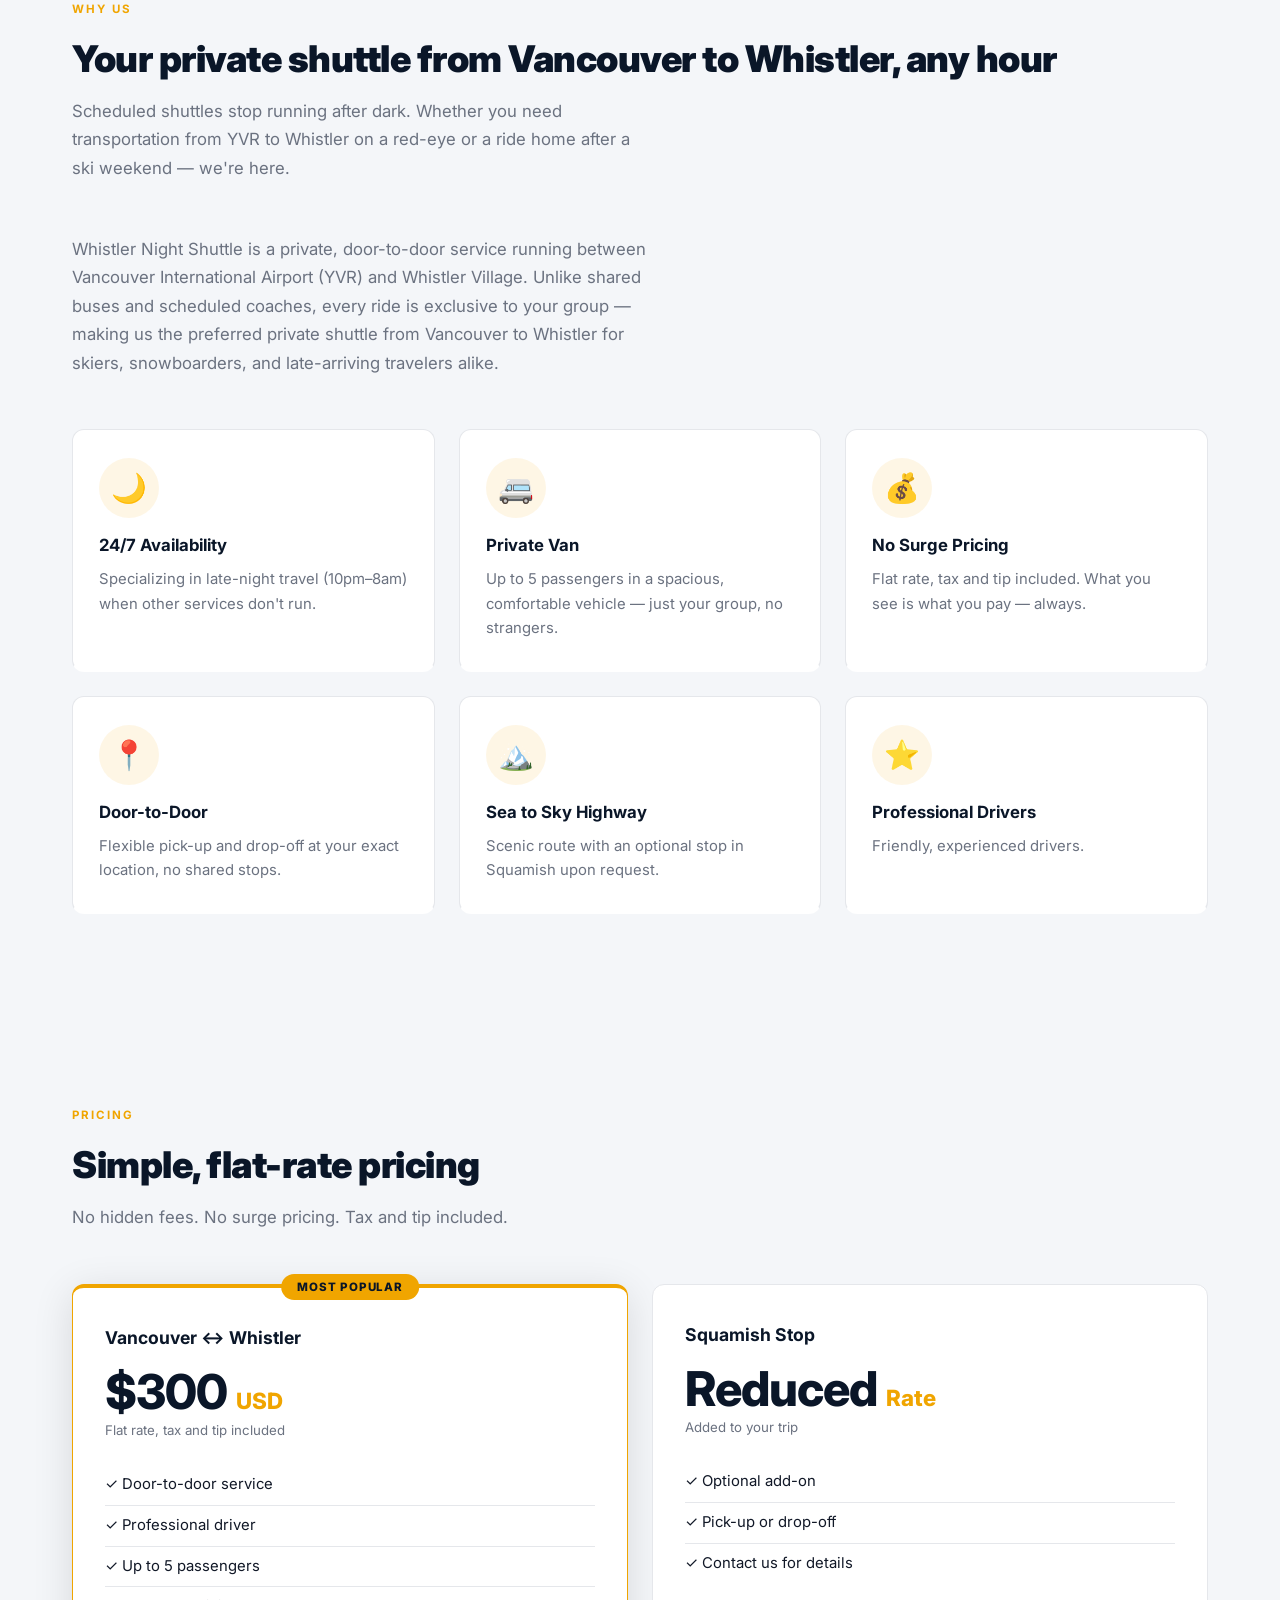
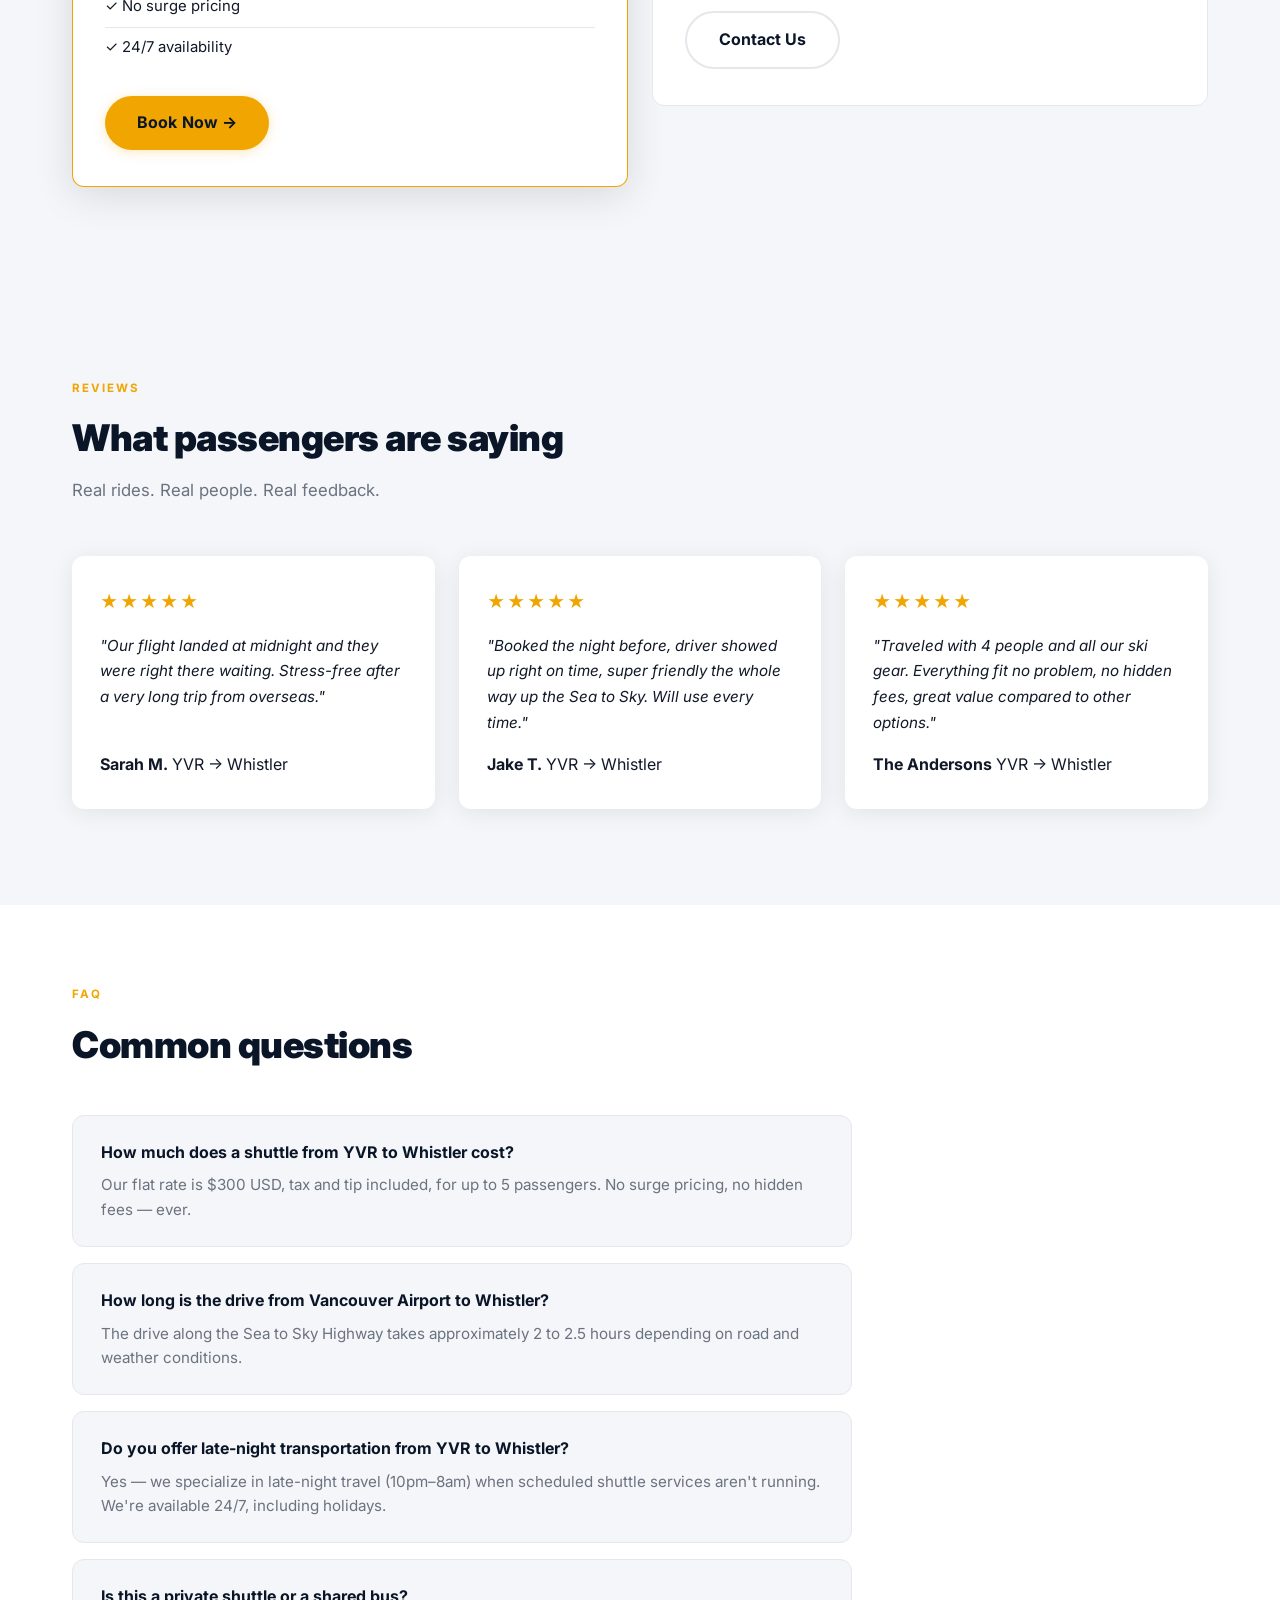
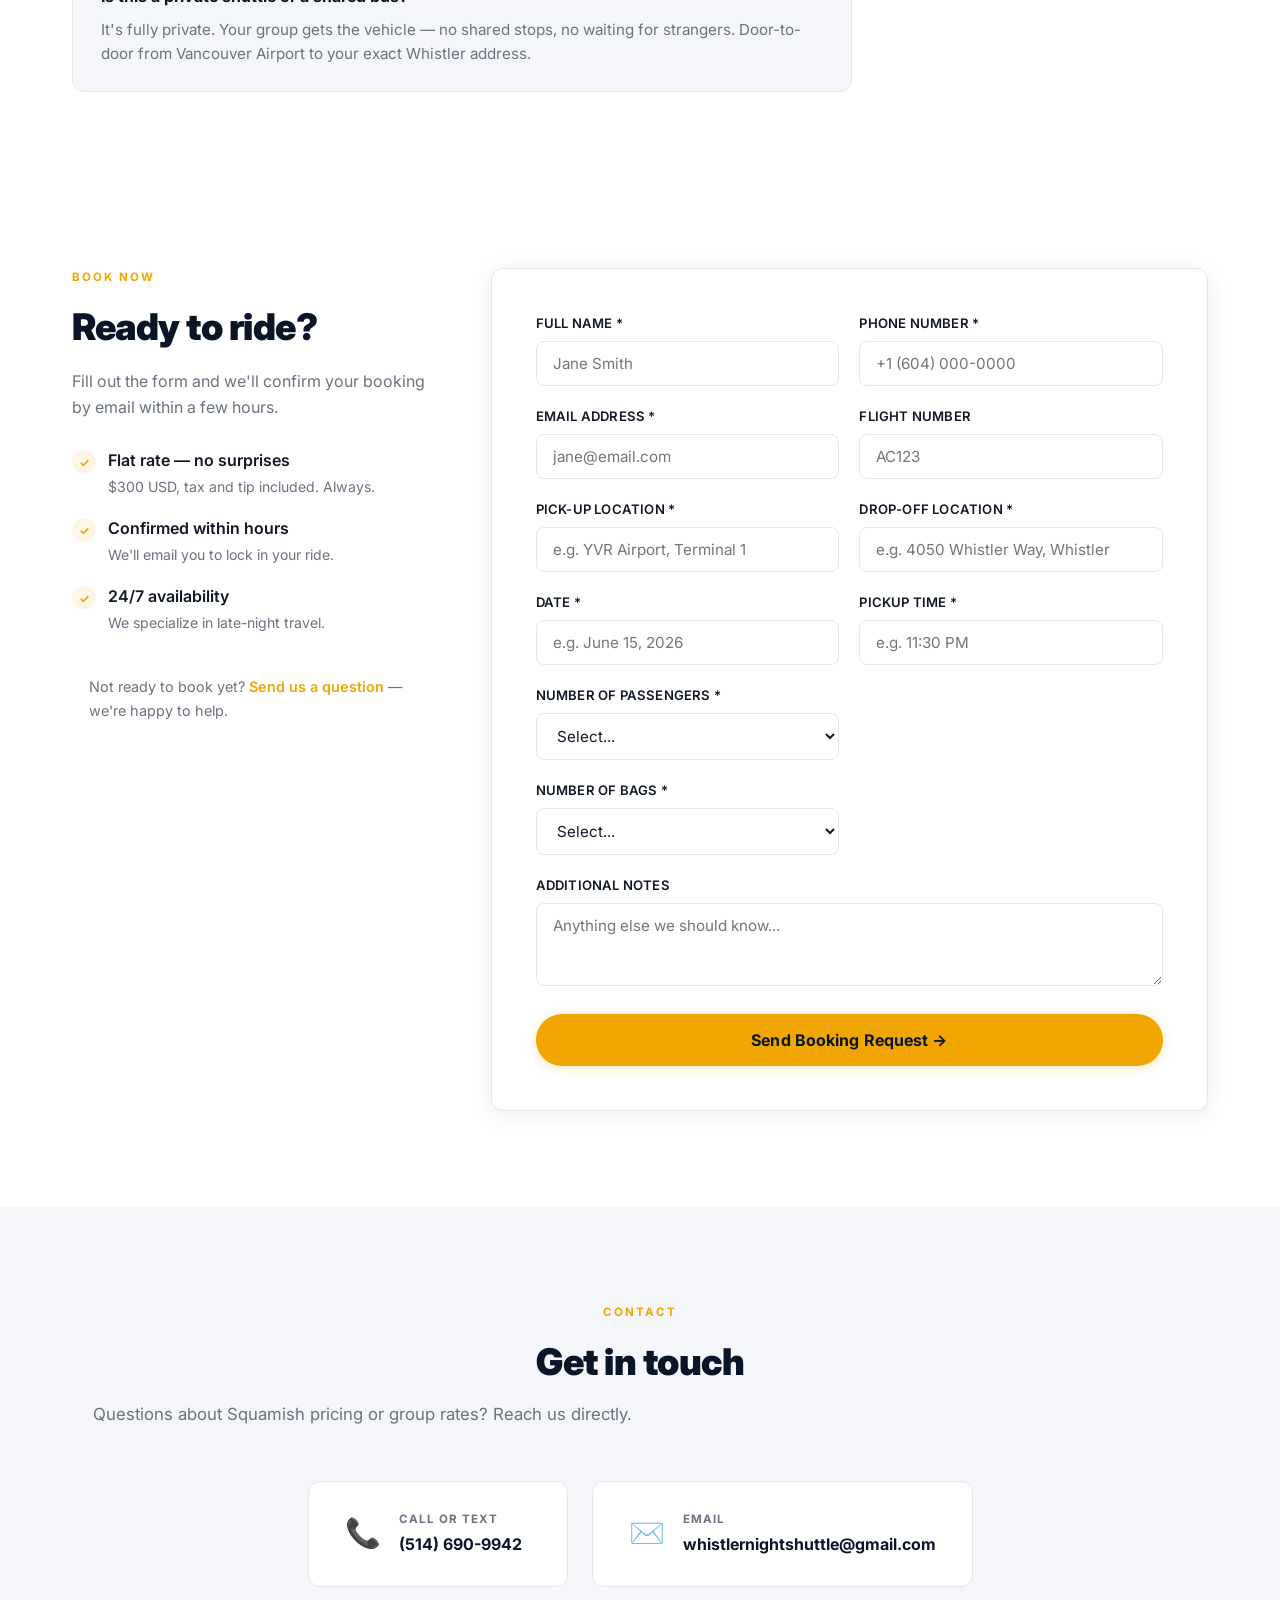
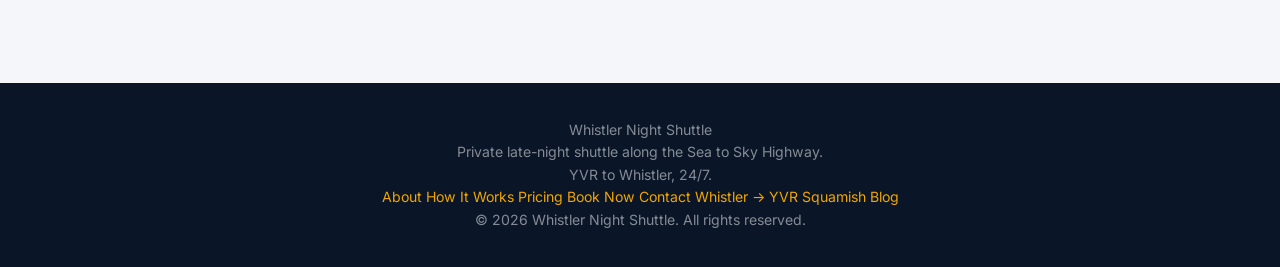
==== commit b4b60e27: "Add Call/Text link to header nav on all pages Puts the phone number one tap away regardless of scrol" ====
--- a/index.html
+++ b/index.html
@@ -132,6 +132,7 @@
         <li><a href="#contact">Contact</a></li>
         <li><a href="whistler-to-yvr.html">Whistler &rarr; YVR</a></li>
         <li><a href="blog/">Blog</a></li>
+        <li><a href="tel:+15146909942">📞 Call/Text</a></li>
         <li><a href="#book" class="nav-cta">Book Now &rarr;</a></li>
       </ul>
     </nav>
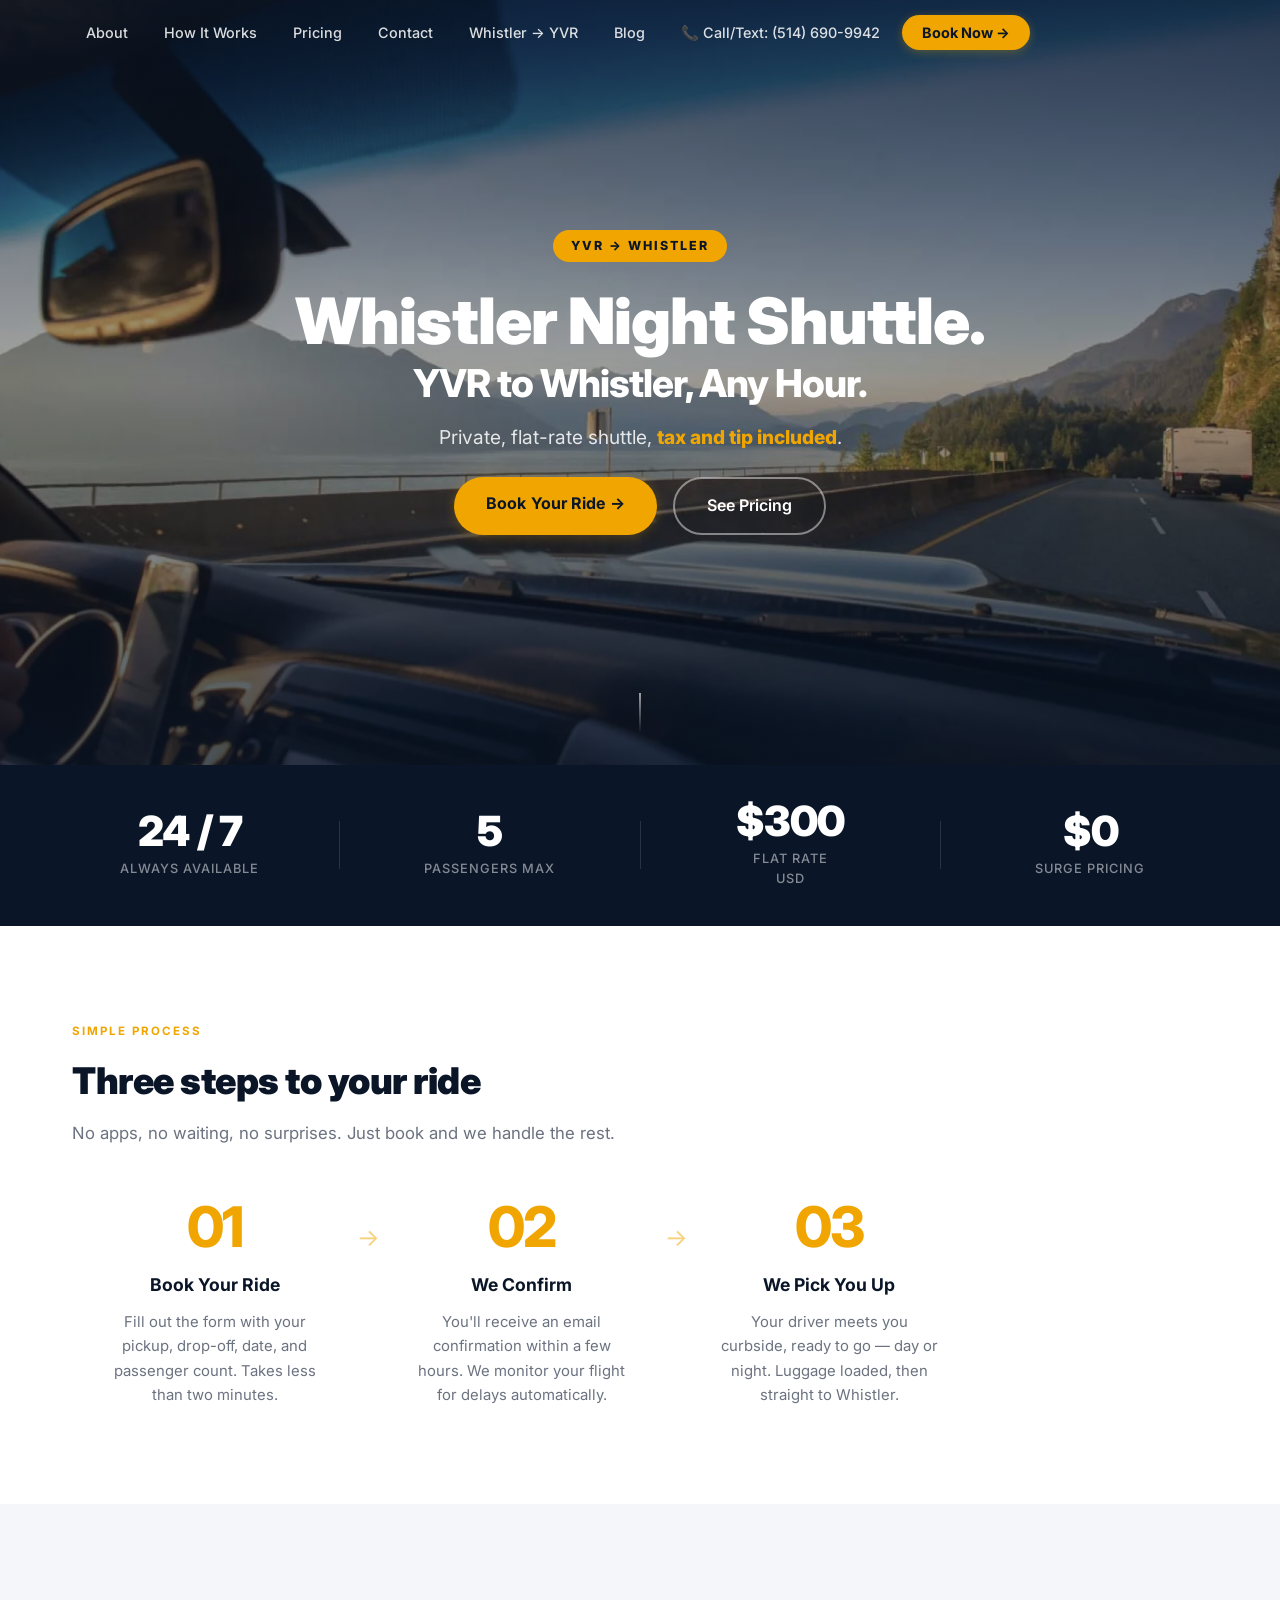
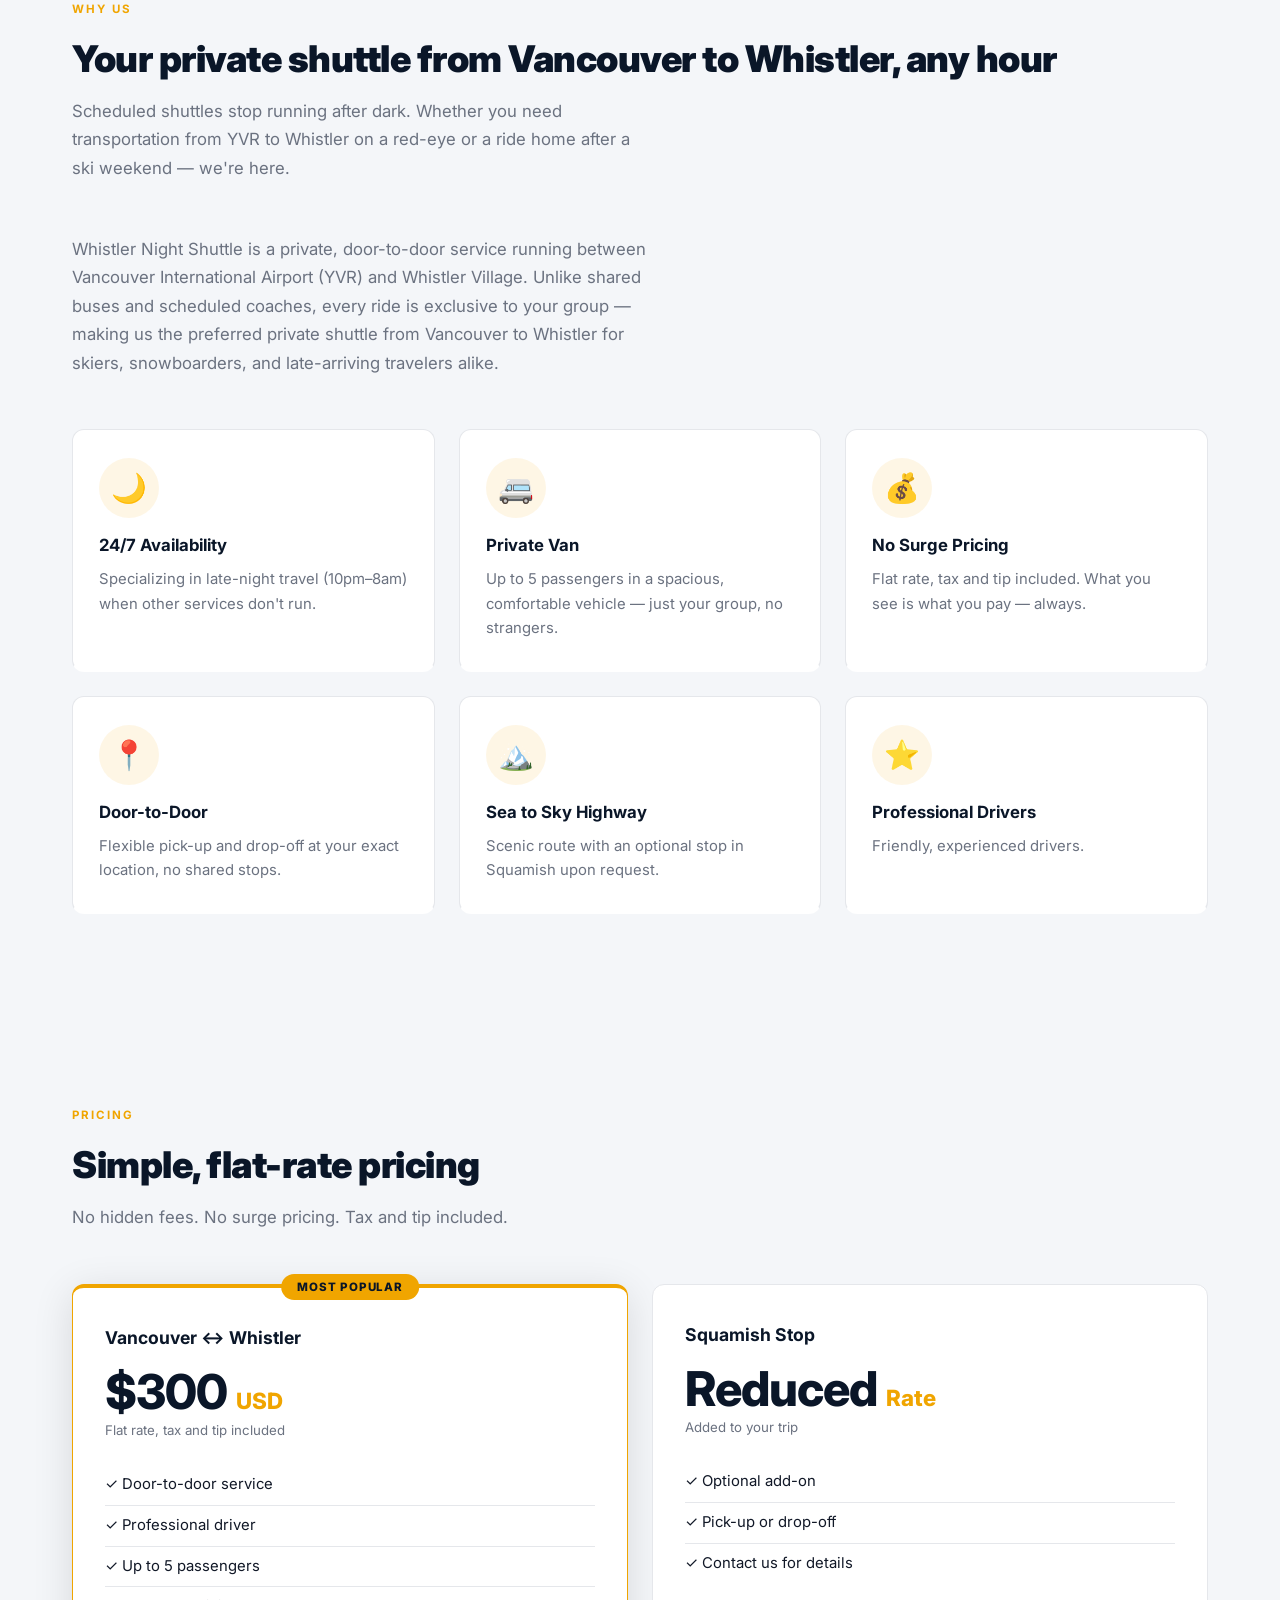
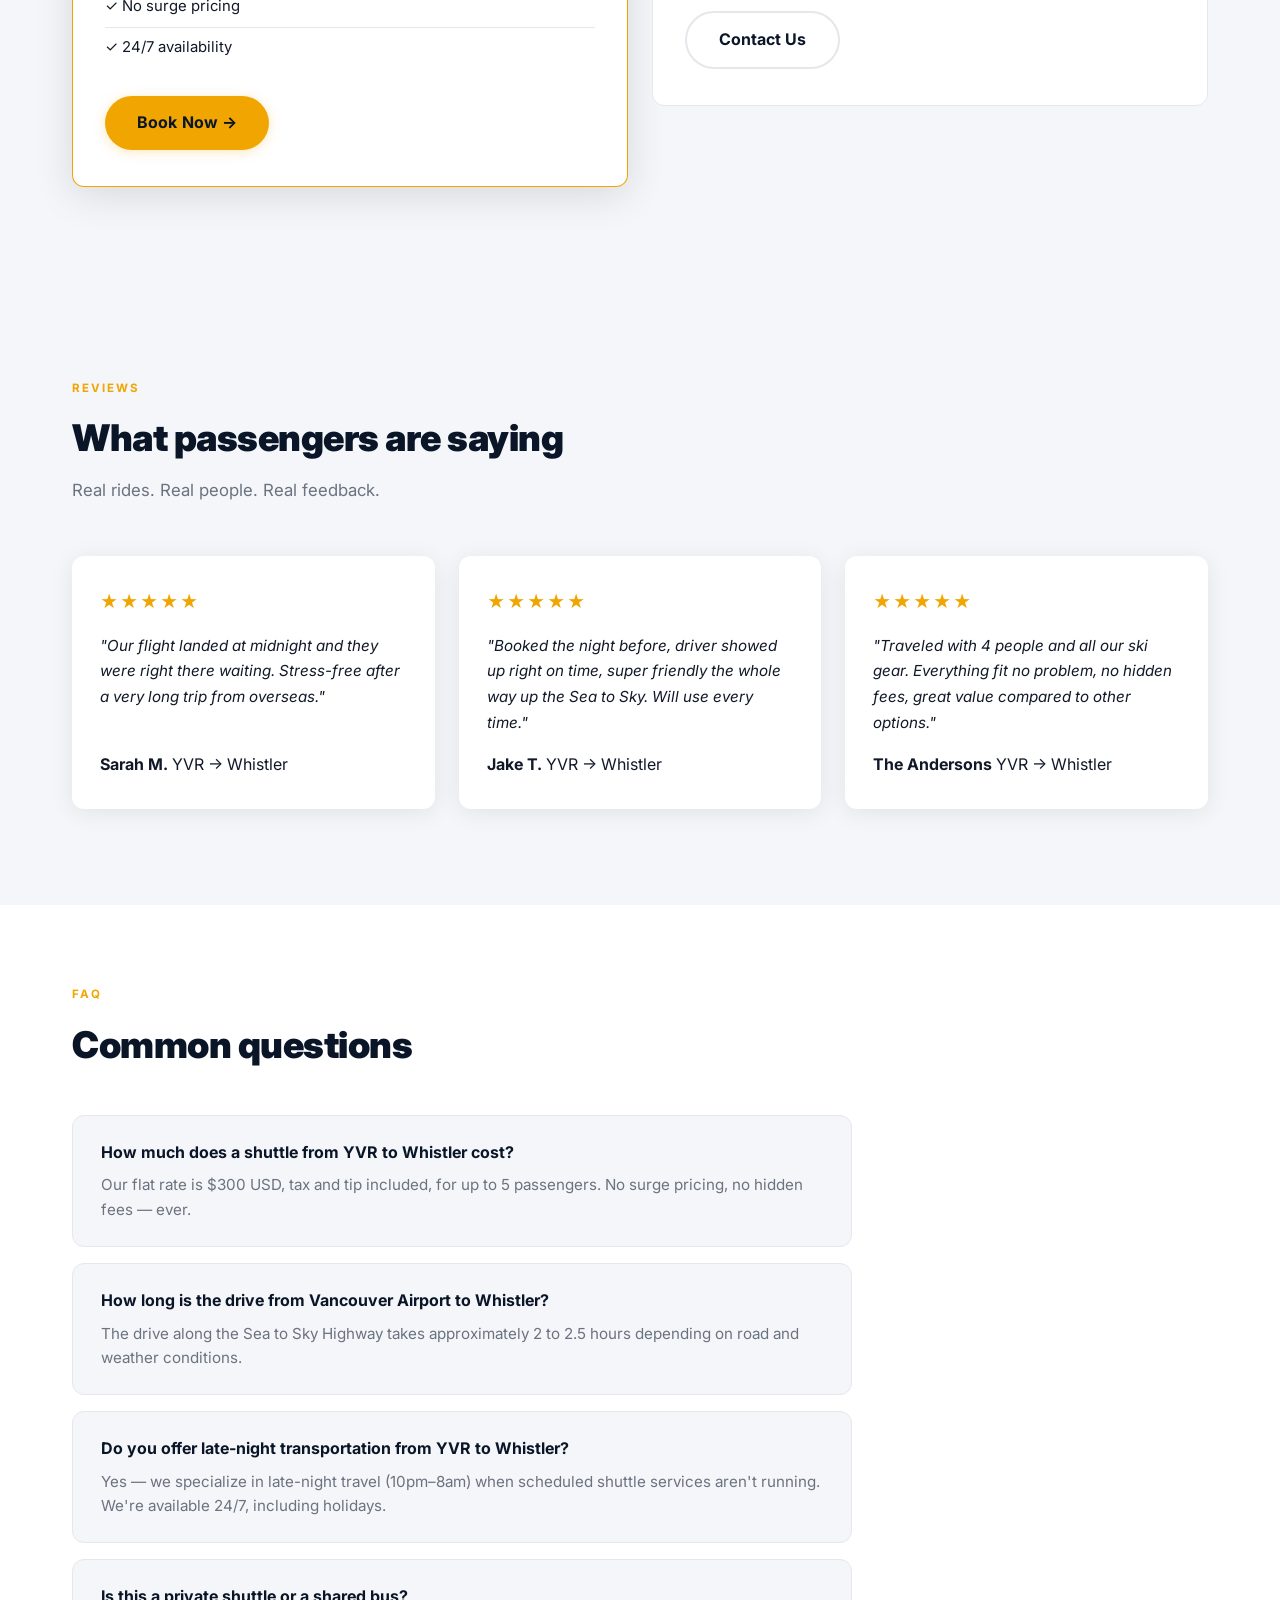
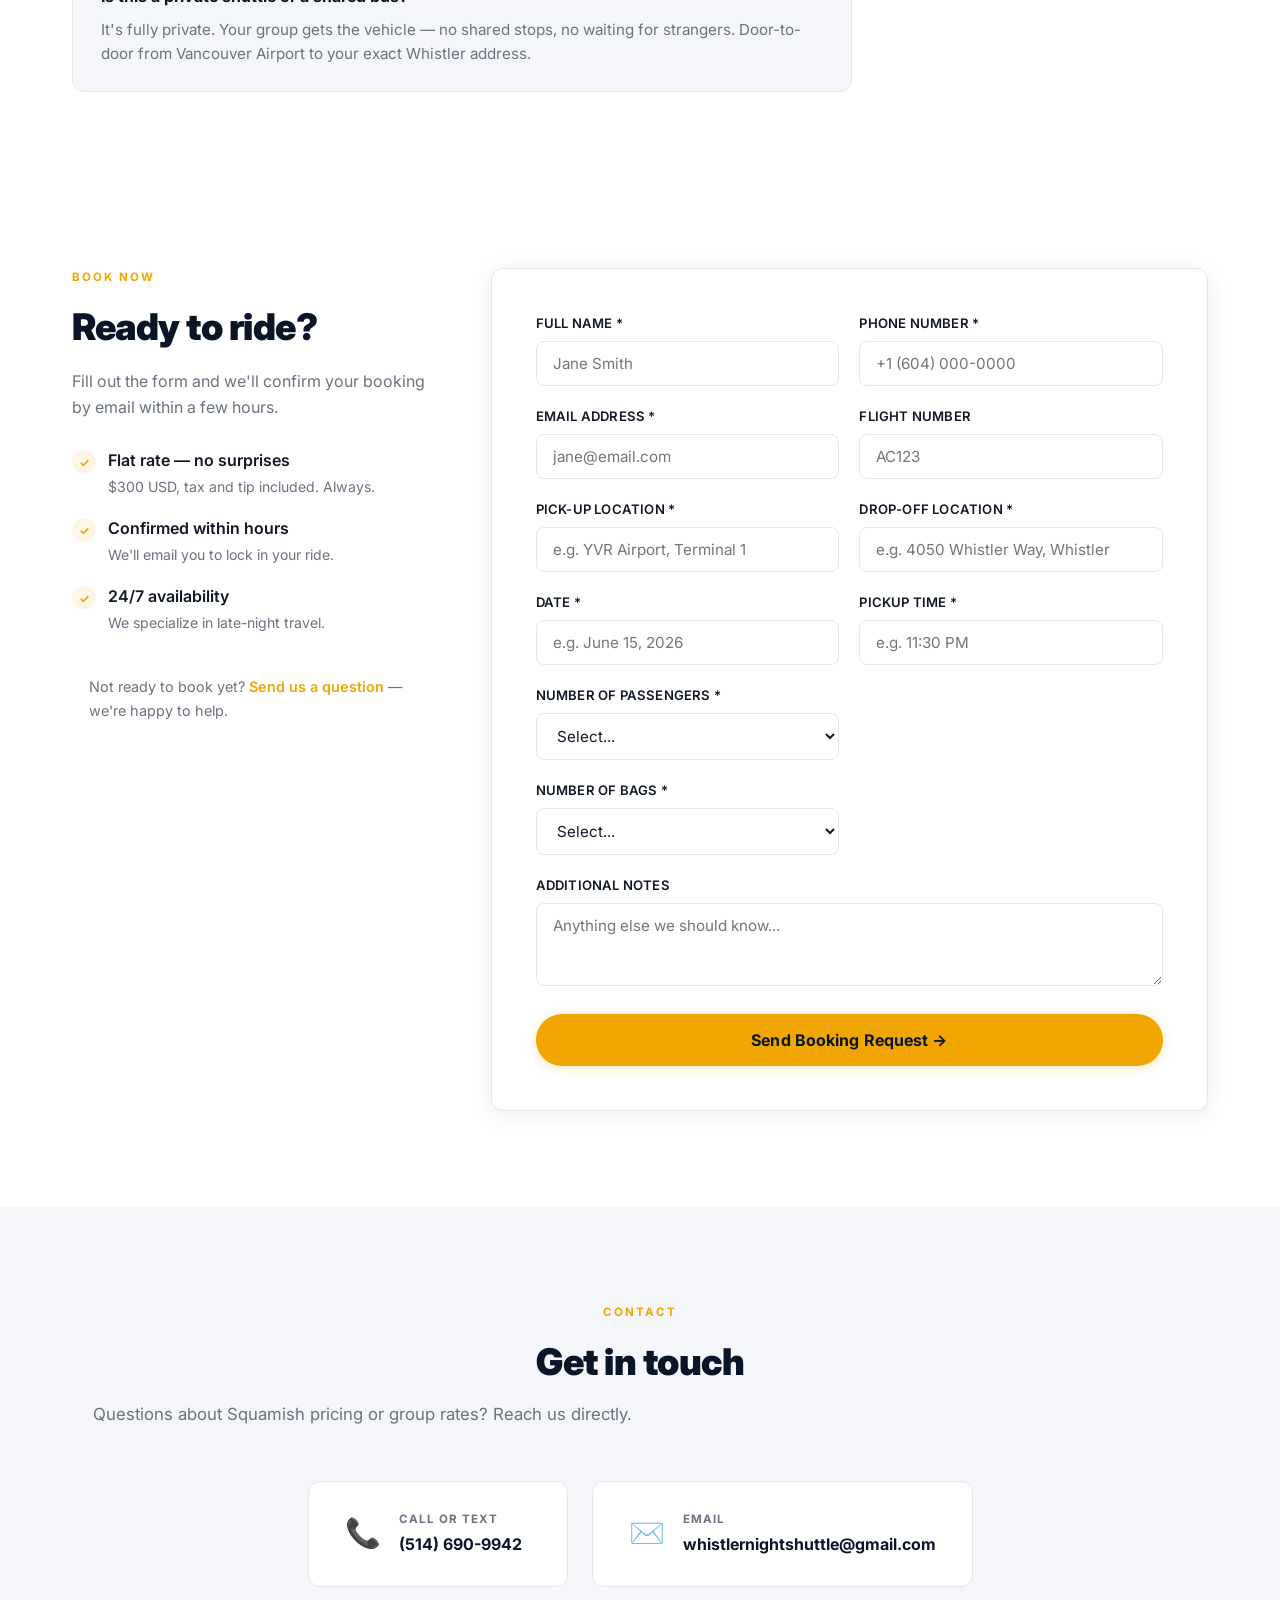
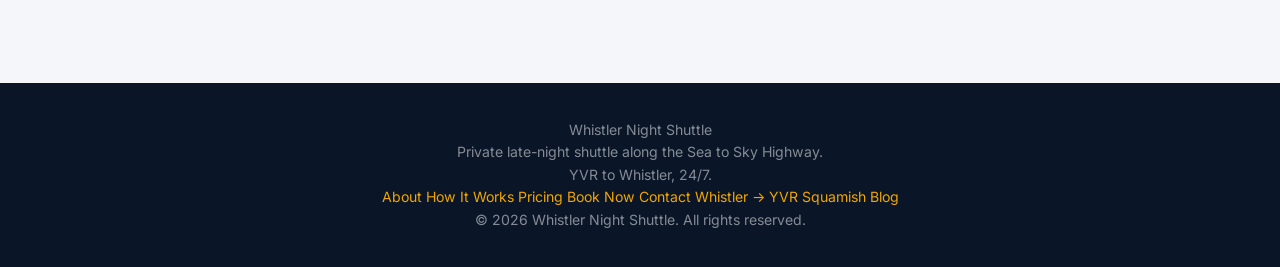
==== commit 725183af: "Show phone number directly in header nav link Previously just said "Call/Text" without the number it" ====
--- a/index.html
+++ b/index.html
@@ -132,7 +132,7 @@
         <li><a href="#contact">Contact</a></li>
         <li><a href="whistler-to-yvr.html">Whistler &rarr; YVR</a></li>
         <li><a href="blog/">Blog</a></li>
-        <li><a href="tel:+15146909942">📞 Call/Text</a></li>
+        <li><a href="tel:+15146909942">📞 Call/Text: (514) 690-9942</a></li>
         <li><a href="#book" class="nav-cta">Book Now &rarr;</a></li>
       </ul>
     </nav>
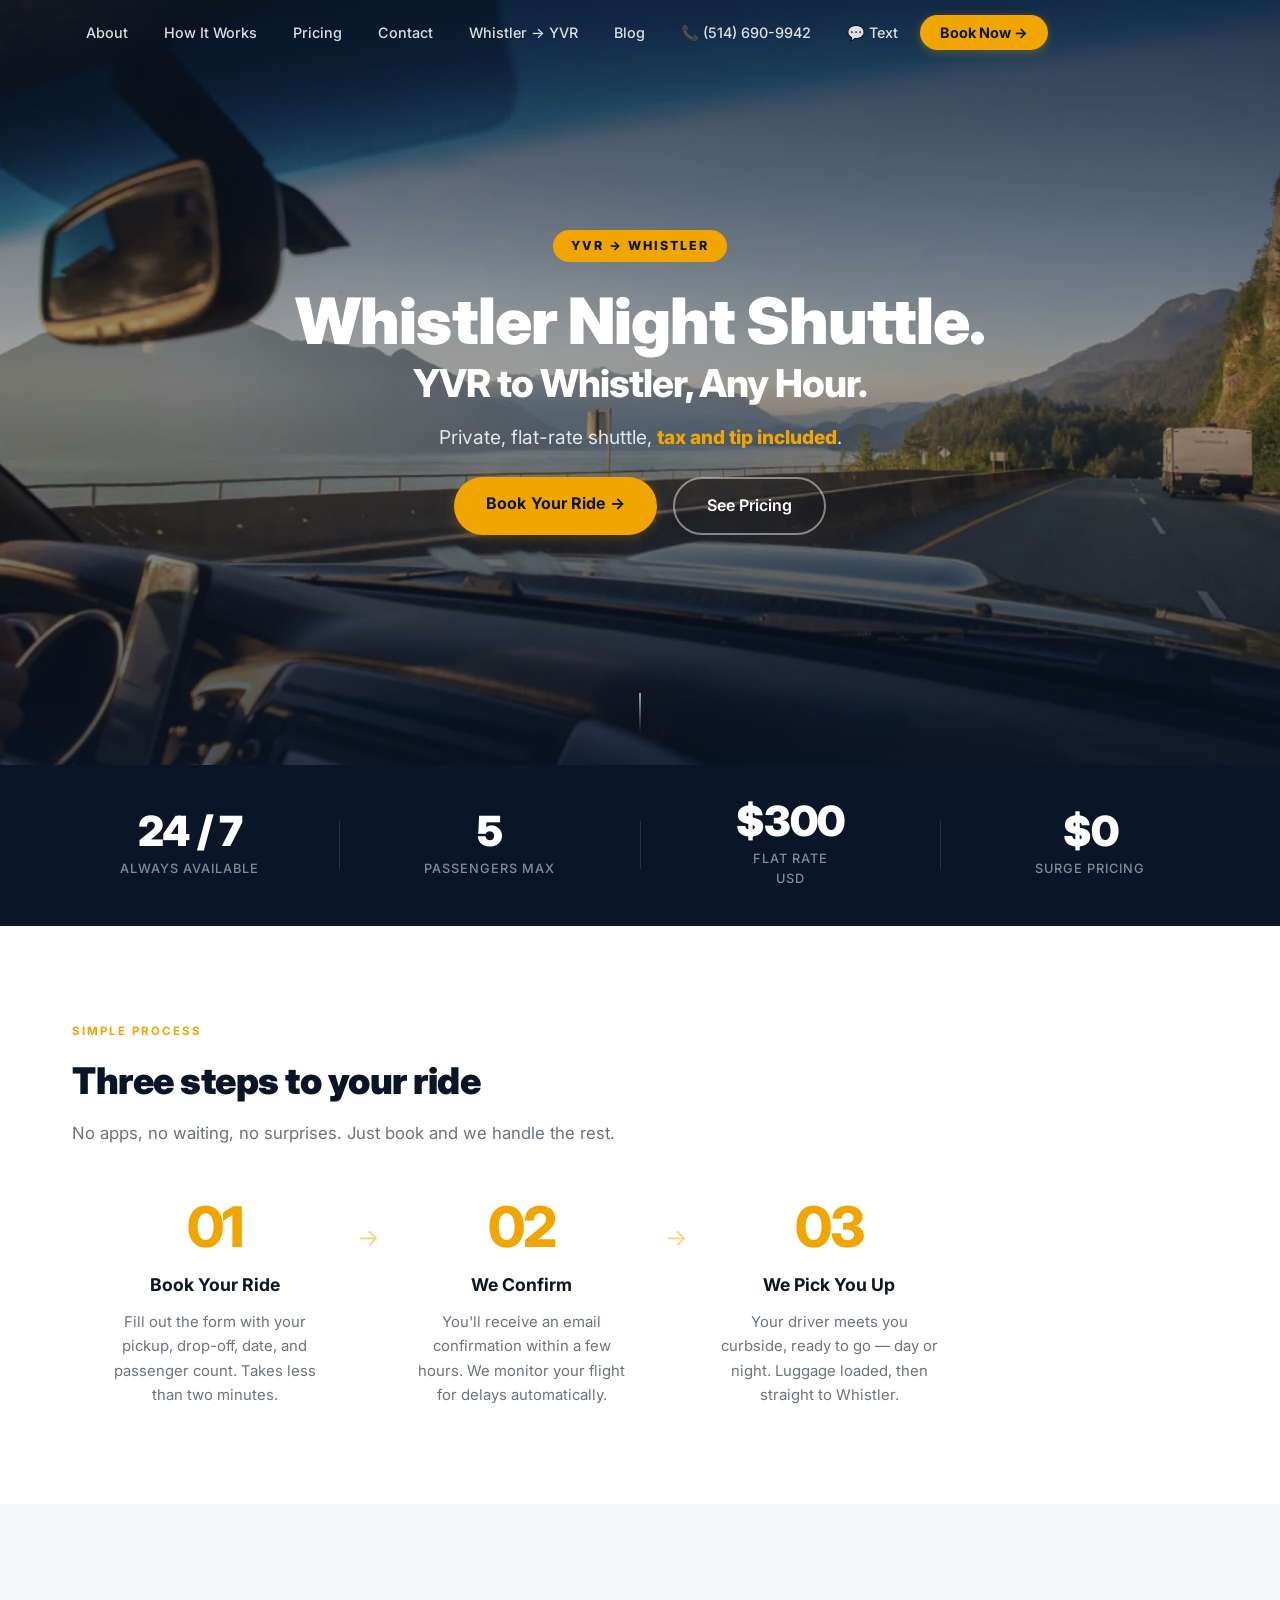
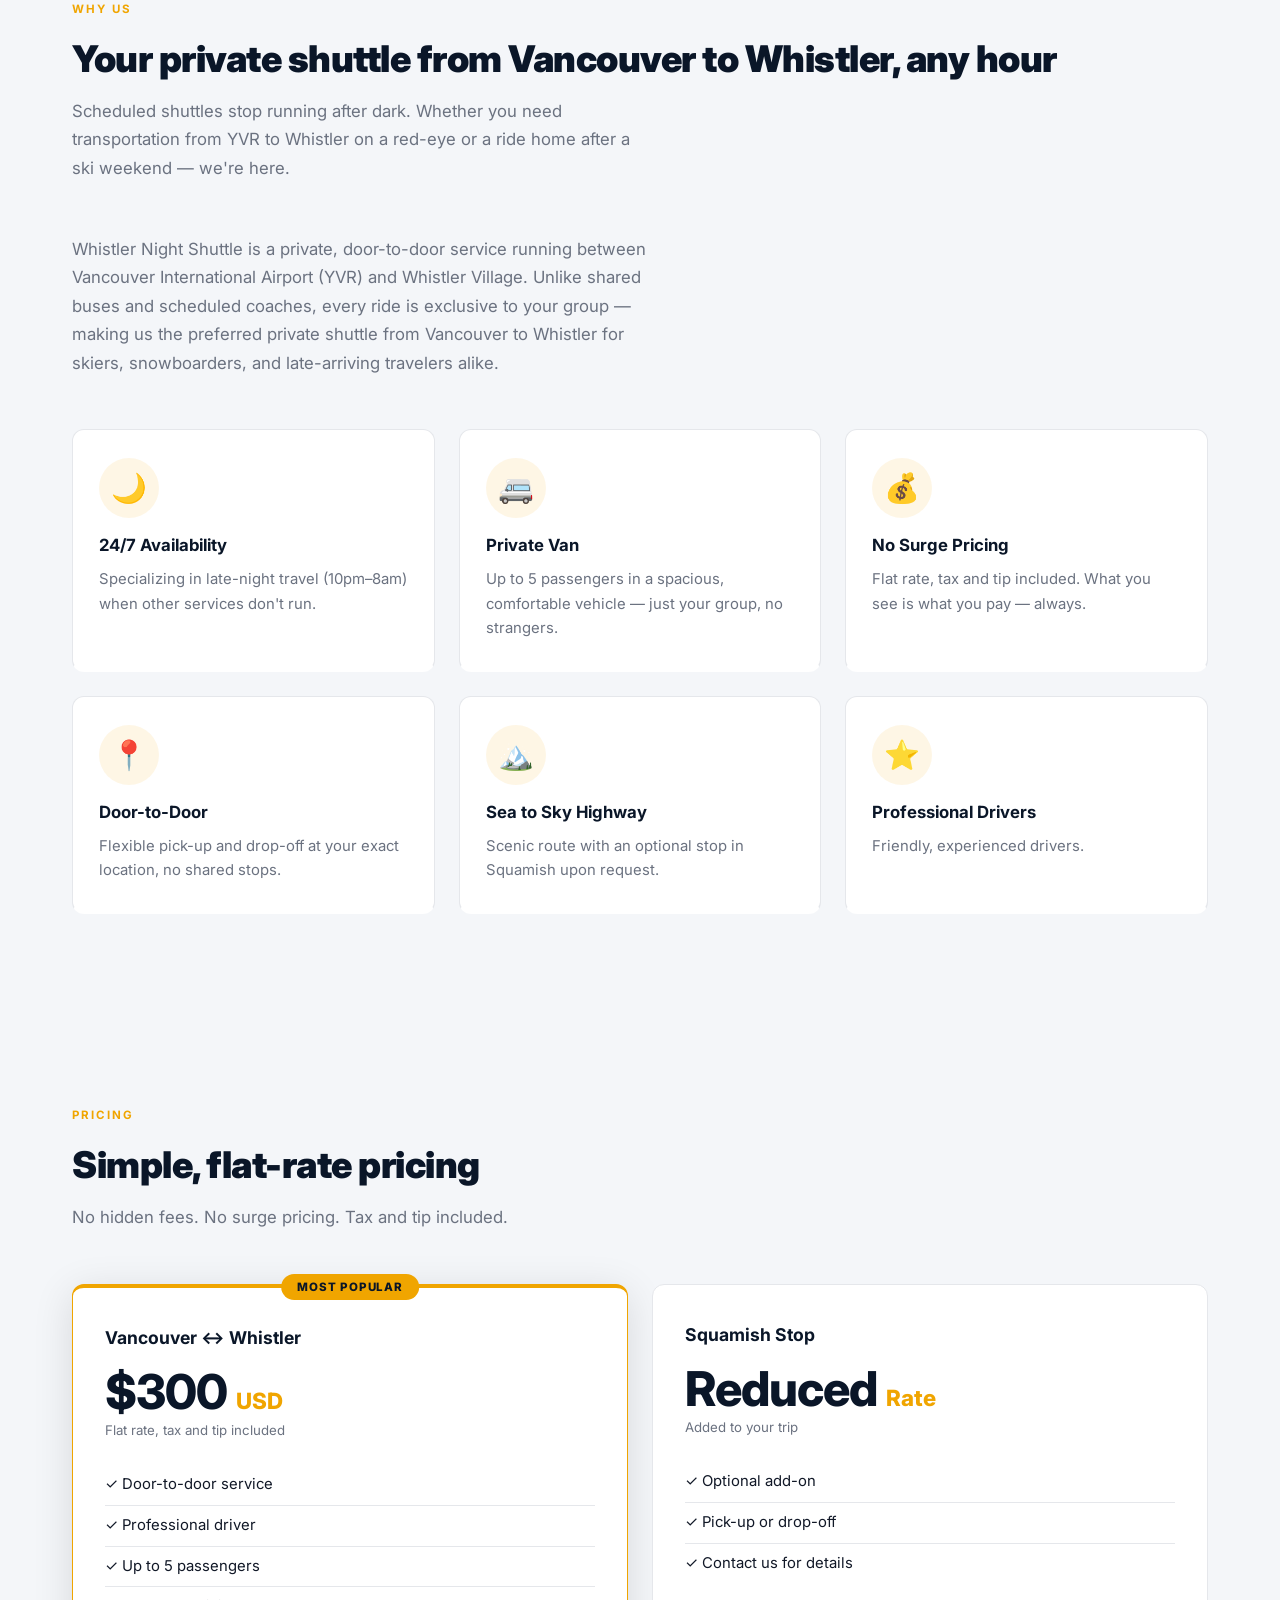
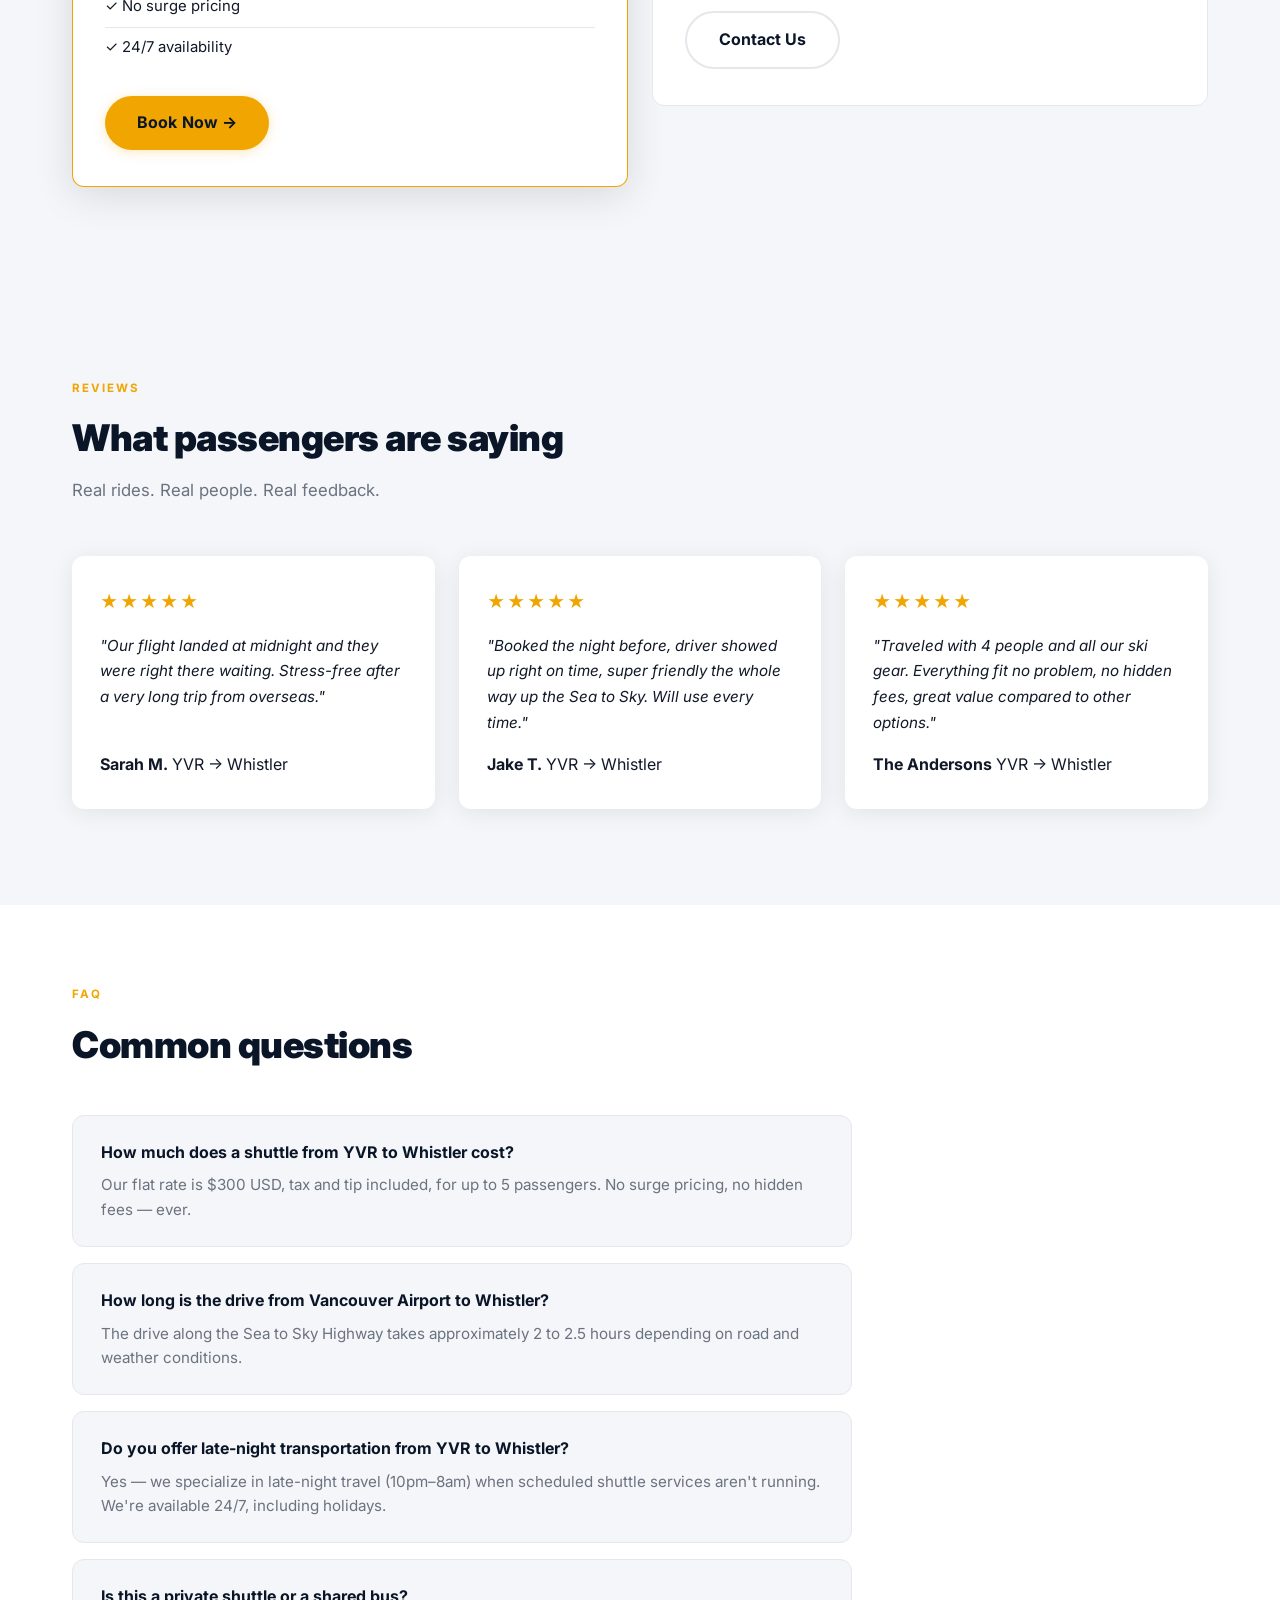
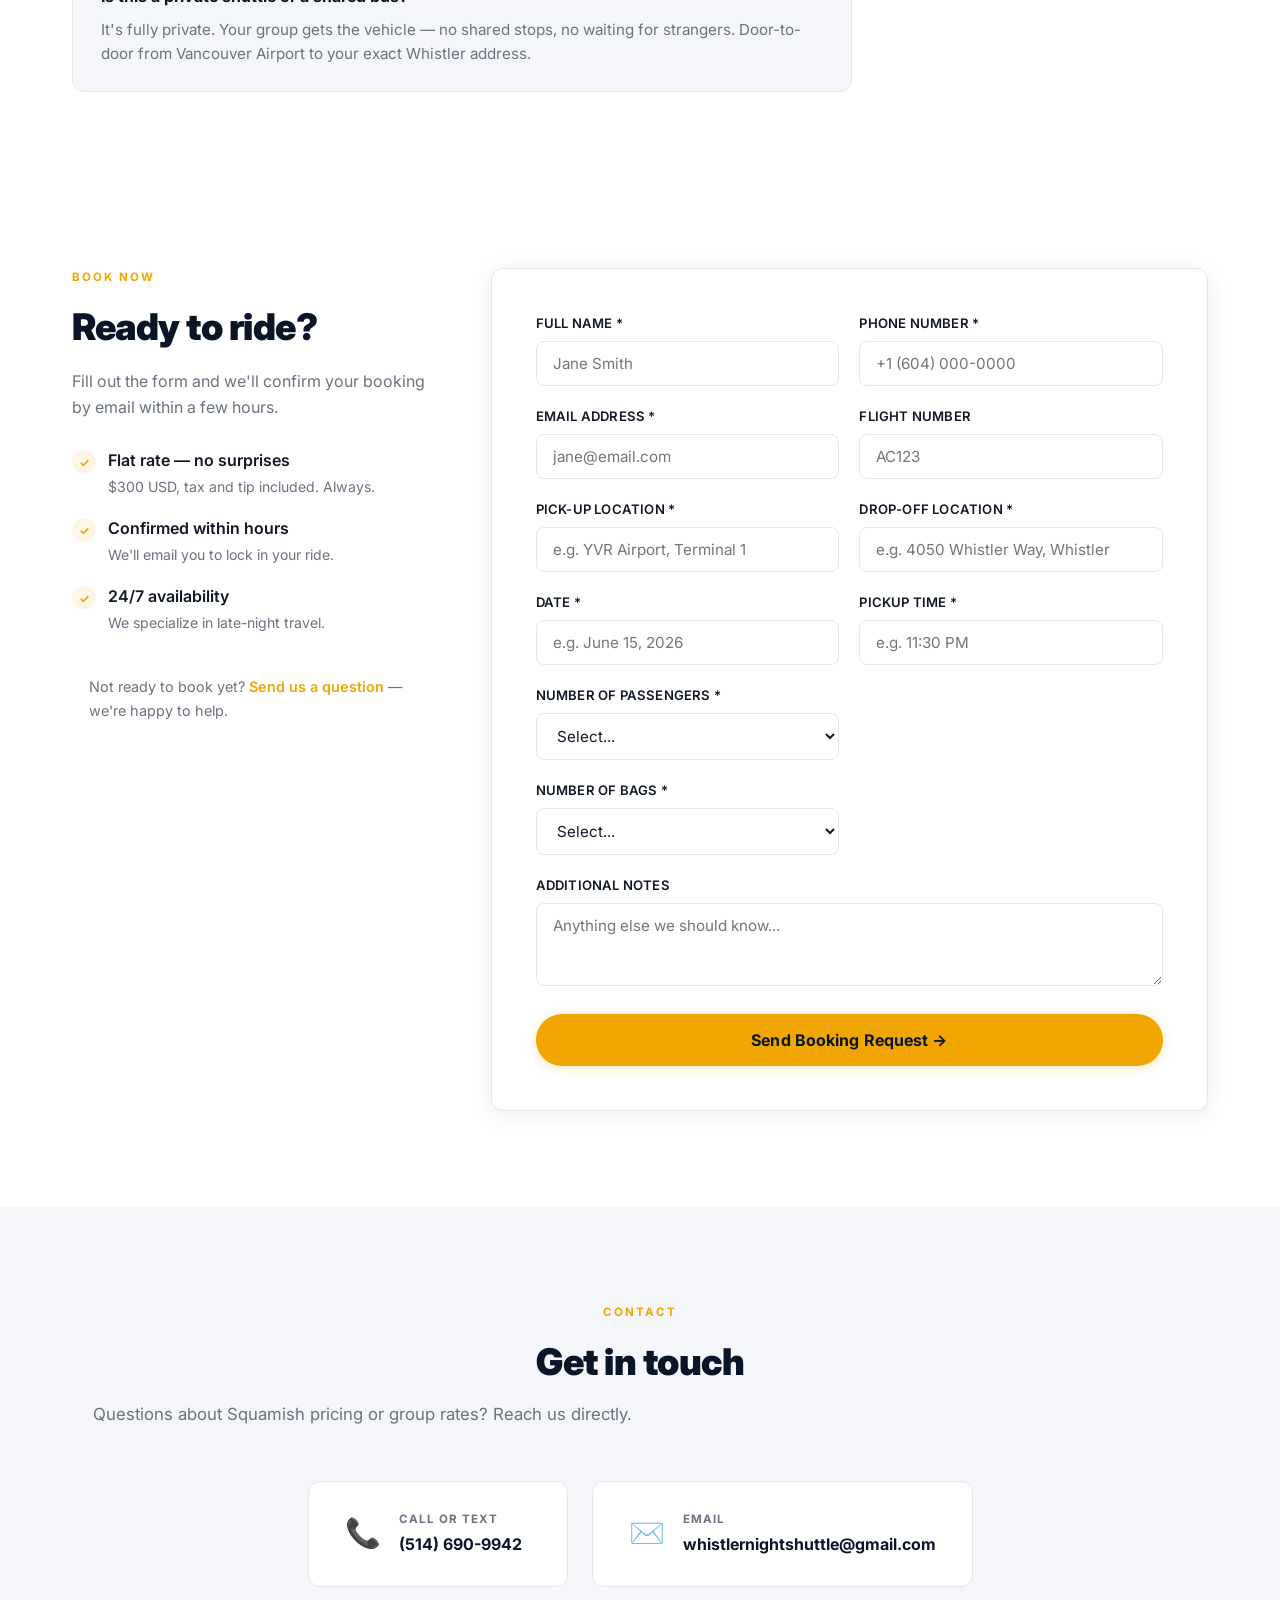
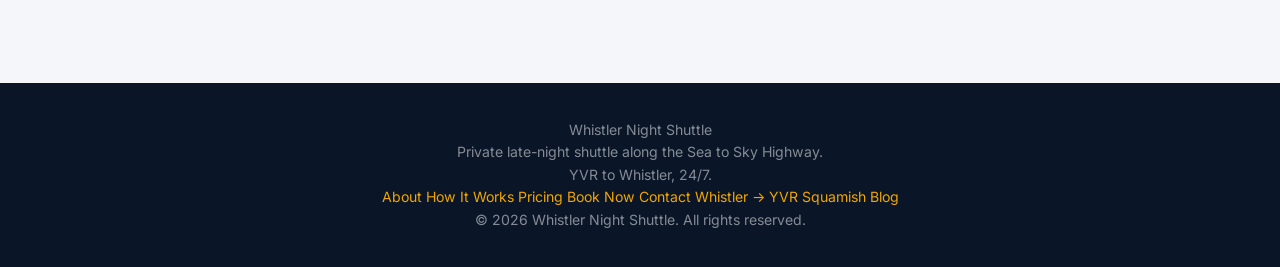
==== commit 600c8aef: "Split header call link into separate call and text links tel: only triggers a call; add a sms: link " ====
--- a/index.html
+++ b/index.html
@@ -132,7 +132,8 @@
         <li><a href="#contact">Contact</a></li>
         <li><a href="whistler-to-yvr.html">Whistler &rarr; YVR</a></li>
         <li><a href="blog/">Blog</a></li>
-        <li><a href="tel:+15146909942">📞 Call/Text: (514) 690-9942</a></li>
+        <li><a href="tel:+15146909942">📞 (514) 690-9942</a></li>
+        <li><a href="sms:+15146909942">💬 Text</a></li>
         <li><a href="#book" class="nav-cta">Book Now &rarr;</a></li>
       </ul>
     </nav>
